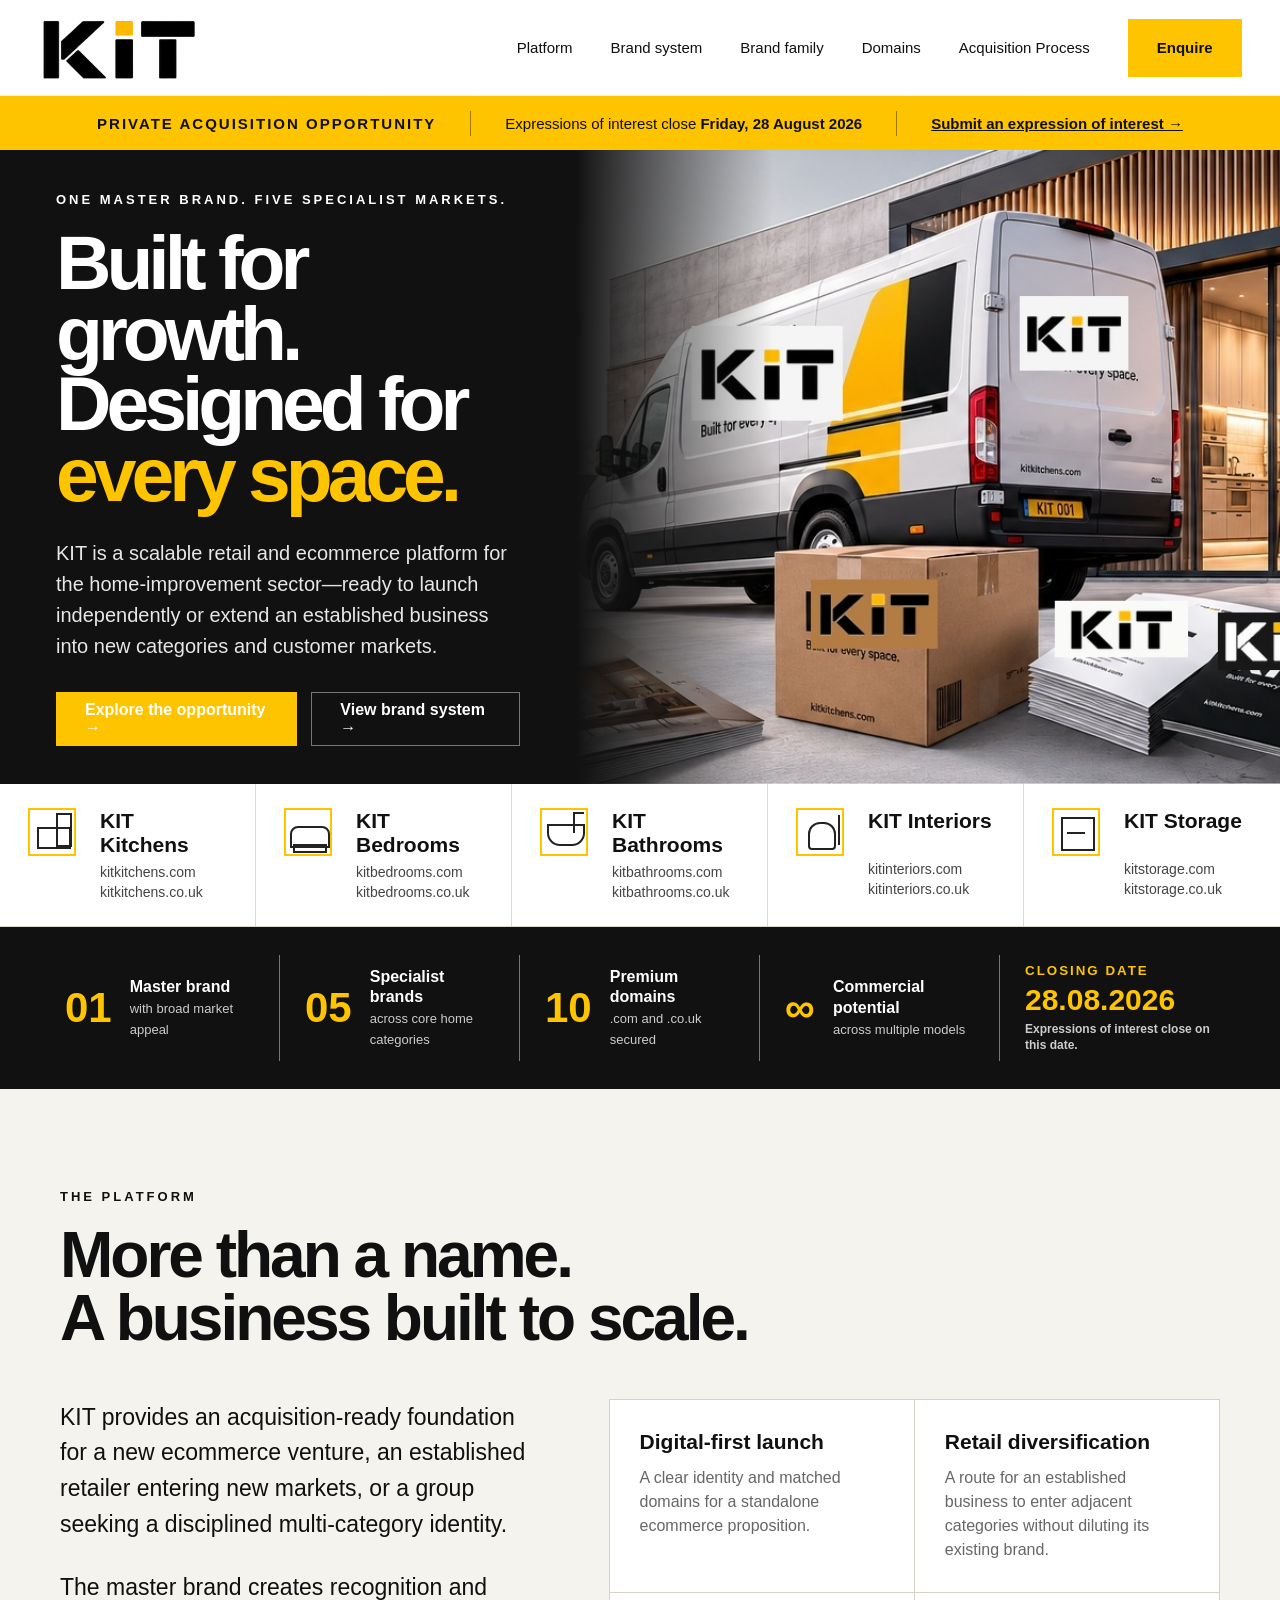
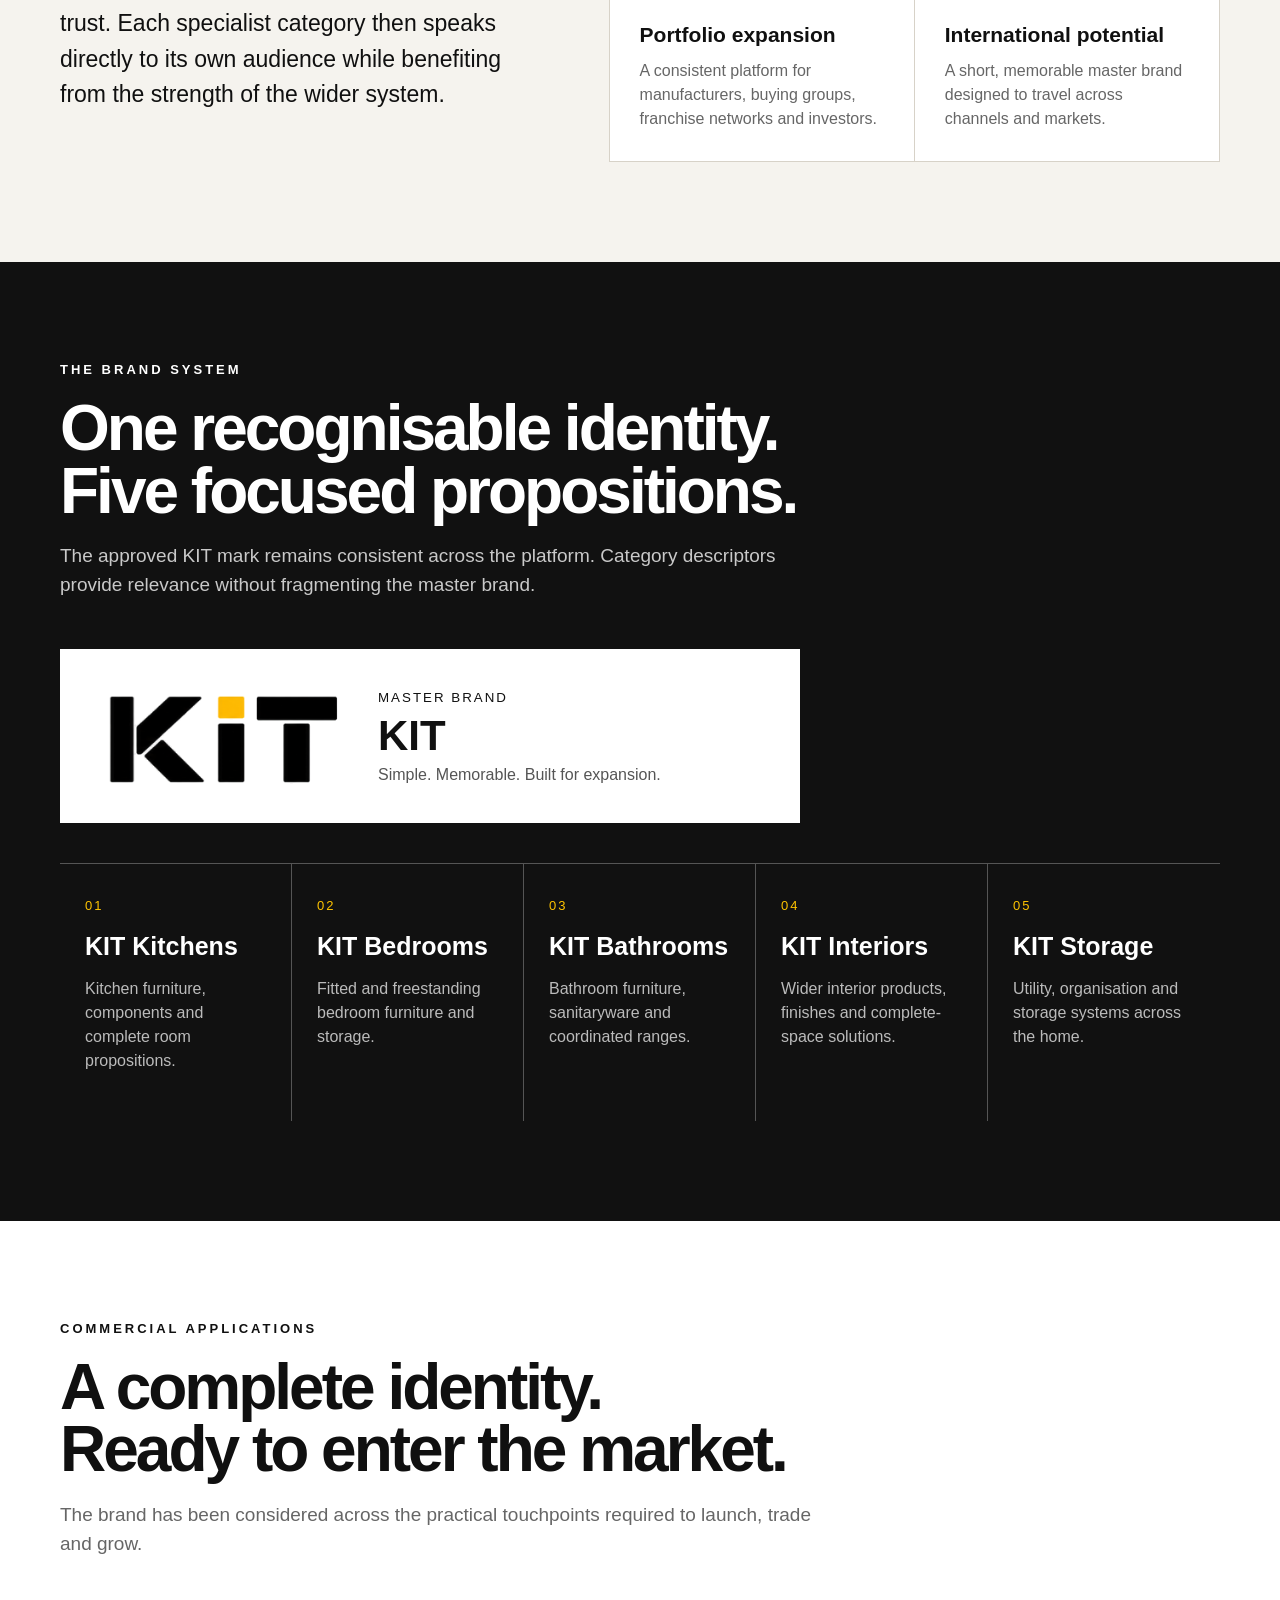
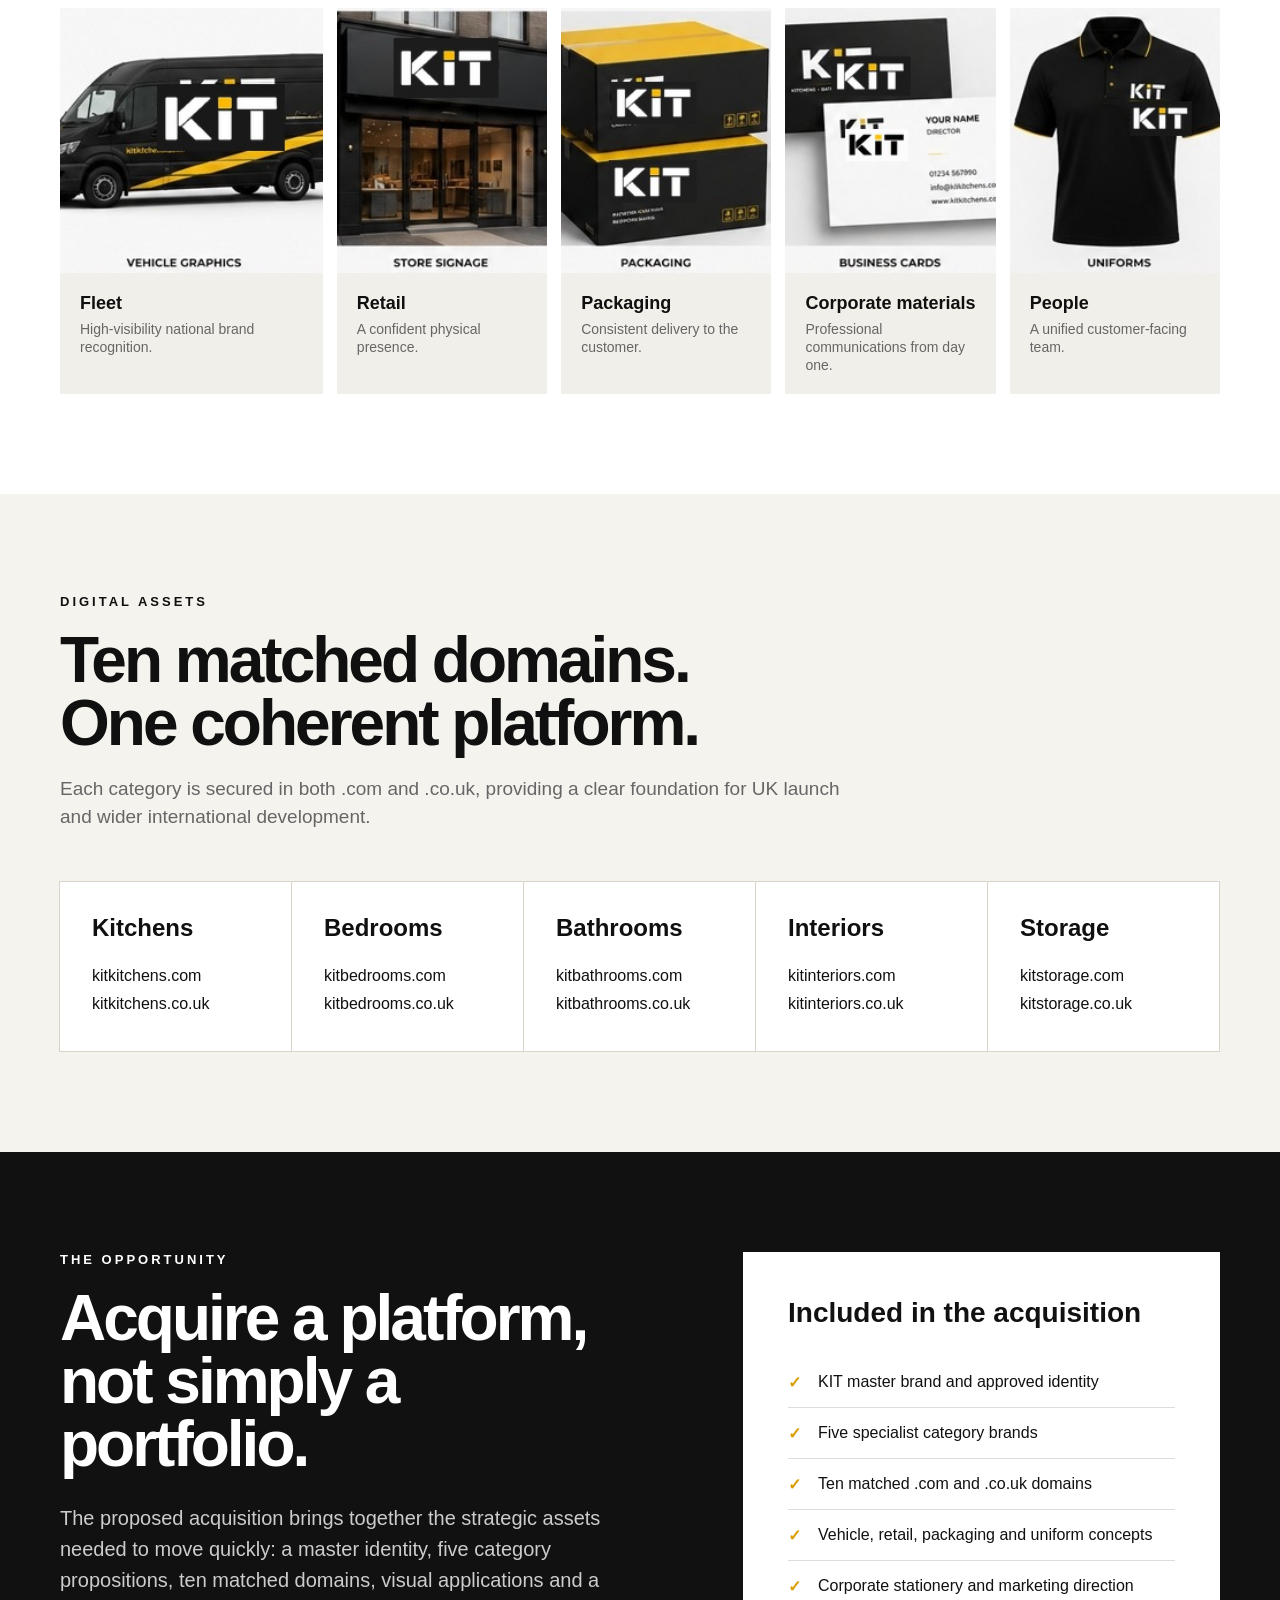
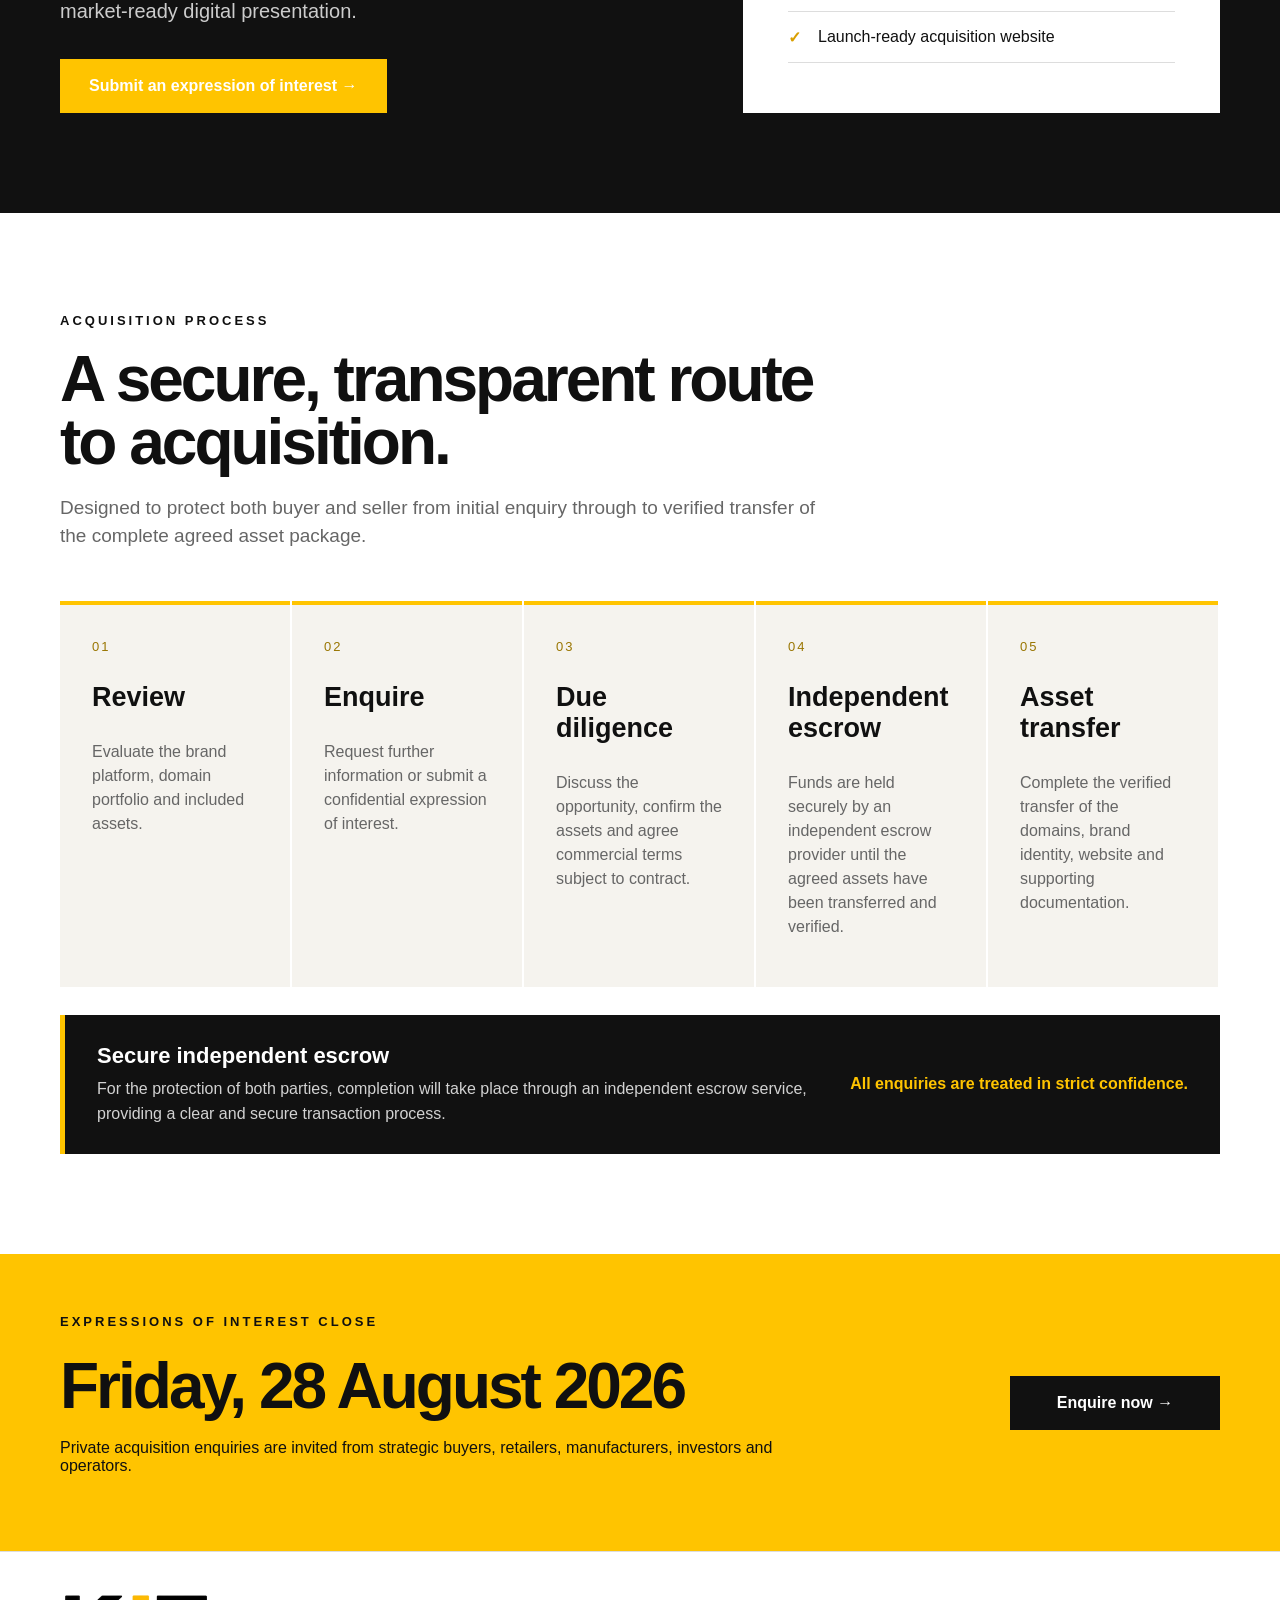
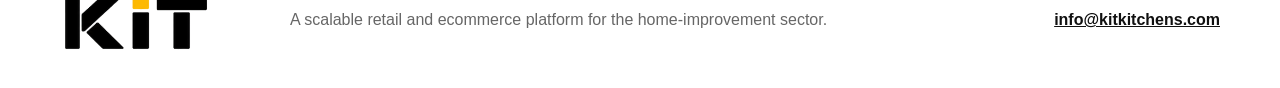
==== index.html @ cdac4fbf "Add files via upload" ====
<!doctype html>
<html lang="en-GB">
<head>
  <meta charset="utf-8">
  <meta name="viewport" content="width=device-width,initial-scale=1">
  <meta name="description" content="KIT is a private acquisition opportunity comprising one master brand, five specialist category brands, ten matched .com and .co.uk domains and a complete launch-ready identity.">
  <title>KIT — Private Acquisition Opportunity</title>
  <link rel="icon" href="assets/kit-logo.png">
  <link rel="stylesheet" href="styles.css">
</head>
<body>
<header class="site-header">
  <a class="brand" href="#top" aria-label="KIT home"><img src="assets/kit-logo.png" alt="KIT"></a>
  <button class="menu-button" aria-expanded="false" aria-controls="main-nav">Menu</button>
  <nav id="main-nav" class="main-nav" aria-label="Primary navigation">
    <a href="#platform">Platform</a><a href="#system">Brand system</a><a href="#family">Brand family</a><a href="#domains">Domains</a><a href="#process">Acquisition Process</a>
    <a class="button button-primary nav-cta" href="mailto:info@kitkitchens.com?subject=KIT%20Acquisition%20Enquiry">Enquire</a>
  </nav>
</header>
<div class="announcement" role="region" aria-label="Closing date">
  <strong>Private acquisition opportunity</strong><span></span>
  <p>Expressions of interest close <b>Friday, 28 August 2026</b></p><span></span>
  <a href="mailto:info@kitkitchens.com?subject=Expression%20of%20Interest%20%E2%80%94%20KIT">Submit an expression of interest →</a>
</div>
<main id="top">
<section class="hero">
  <div class="hero-copy">
    <p class="eyebrow">One master brand. Five specialist markets.</p>
    <h1>Built for growth.<br>Designed for<br><em>every space.</em></h1>
    <p class="lead">KIT is a scalable retail and ecommerce platform for the home-improvement sector—ready to launch independently or extend an established business into new categories and customer markets.</p>
    <div class="hero-actions"><a class="button button-primary" href="#opportunity">Explore the opportunity →</a><a class="button button-outline" href="#system">View brand system →</a></div>
  </div>
  <div class="hero-visual"><img src="assets/hero-brand-platform.jpg" alt="KIT brand applications including vehicle, packaging and retail environment"></div>
</section>
<section class="category-ribbon" id="family" aria-label="KIT brand family">
  <article><div class="line-icon kitchen"></div><h3>KIT Kitchens</h3><p>kitkitchens.com<br>kitkitchens.co.uk</p></article>
  <article><div class="line-icon bedroom"></div><h3>KIT Bedrooms</h3><p>kitbedrooms.com<br>kitbedrooms.co.uk</p></article>
  <article><div class="line-icon bathroom"></div><h3>KIT Bathrooms</h3><p>kitbathrooms.com<br>kitbathrooms.co.uk</p></article>
  <article><div class="line-icon interiors"></div><h3>KIT Interiors</h3><p>kitinteriors.com<br>kitinteriors.co.uk</p></article>
  <article><div class="line-icon storage"></div><h3>KIT Storage</h3><p>kitstorage.com<br>kitstorage.co.uk</p></article>
</section>
<section class="metrics" aria-label="Acquisition summary">
  <article><strong>01</strong><p>Master brand<br><span>with broad market appeal</span></p></article>
  <article><strong>05</strong><p>Specialist brands<br><span>across core home categories</span></p></article>
  <article><strong>10</strong><p>Premium domains<br><span>.com and .co.uk secured</span></p></article>
  <article><strong>∞</strong><p>Commercial potential<br><span>across multiple models</span></p></article>
  <article class="metric-date"><small>Closing date</small><strong>28.08.2026</strong><p>Expressions of interest close on this date.</p></article>
</section>
<section class="platform section" id="platform">
  <div class="section-intro"><p class="eyebrow">The platform</p><h2>More than a name.<br>A business built to scale.</h2></div>
  <div class="platform-grid">
    <div class="platform-copy"><p>KIT provides an acquisition-ready foundation for a new ecommerce venture, an established retailer entering new markets, or a group seeking a disciplined multi-category identity.</p><p>The master brand creates recognition and trust. Each specialist category then speaks directly to its own audience while benefiting from the strength of the wider system.</p></div>
    <div class="use-cases">
      <article><b>Digital-first launch</b><span>A clear identity and matched domains for a standalone ecommerce proposition.</span></article>
      <article><b>Retail diversification</b><span>A route for an established business to enter adjacent categories without diluting its existing brand.</span></article>
      <article><b>Portfolio expansion</b><span>A consistent platform for manufacturers, buying groups, franchise networks and investors.</span></article>
      <article><b>International potential</b><span>A short, memorable master brand designed to travel across channels and markets.</span></article>
    </div>
  </div>
</section>
<section class="brand-system section-dark" id="system">
  <div class="section-intro light"><p class="eyebrow">The brand system</p><h2>One recognisable identity.<br>Five focused propositions.</h2><p>The approved KIT mark remains consistent across the platform. Category descriptors provide relevance without fragmenting the master brand.</p></div>
  <div class="master-lockup"><img src="assets/kit-logo.png" alt="KIT master logo"><div><small>Master brand</small><h3>KIT</h3><p>Simple. Memorable. Built for expansion.</p></div></div>
  <div class="family-grid">
    <article><span>01</span><h3>KIT Kitchens</h3><p>Kitchen furniture, components and complete room propositions.</p></article>
    <article><span>02</span><h3>KIT Bedrooms</h3><p>Fitted and freestanding bedroom furniture and storage.</p></article>
    <article><span>03</span><h3>KIT Bathrooms</h3><p>Bathroom furniture, sanitaryware and coordinated ranges.</p></article>
    <article><span>04</span><h3>KIT Interiors</h3><p>Wider interior products, finishes and complete-space solutions.</p></article>
    <article><span>05</span><h3>KIT Storage</h3><p>Utility, organisation and storage systems across the home.</p></article>
  </div>
</section>
<section class="applications section">
  <div class="section-intro"><p class="eyebrow">Commercial applications</p><h2>A complete identity.<br>Ready to enter the market.</h2><p>The brand has been considered across the practical touchpoints required to launch, trade and grow.</p></div>
  <div class="application-grid">
    <figure class="wide"><img src="assets/vehicle.jpg" alt="KIT vehicle graphics"><figcaption><b>Fleet</b><span>High-visibility national brand recognition.</span></figcaption></figure>
    <figure><img src="assets/storefront.jpg" alt="KIT retail storefront"><figcaption><b>Retail</b><span>A confident physical presence.</span></figcaption></figure>
    <figure><img src="assets/packaging.jpg" alt="KIT packaging"><figcaption><b>Packaging</b><span>Consistent delivery to the customer.</span></figcaption></figure>
    <figure><img src="assets/stationery.jpg" alt="KIT stationery"><figcaption><b>Corporate materials</b><span>Professional communications from day one.</span></figcaption></figure>
    <figure><img src="assets/uniform.jpg" alt="KIT uniform"><figcaption><b>People</b><span>A unified customer-facing team.</span></figcaption></figure>
  </div>
</section>
<section class="domains section" id="domains">
  <div class="section-intro"><p class="eyebrow">Digital assets</p><h2>Ten matched domains.<br>One coherent platform.</h2><p>Each category is secured in both .com and .co.uk, providing a clear foundation for UK launch and wider international development.</p></div>
  <div class="domain-grid">
    <article><h3>Kitchens</h3><a href="https://kitkitchens.com">kitkitchens.com</a><span>kitkitchens.co.uk</span></article>
    <article><h3>Bedrooms</h3><span>kitbedrooms.com</span><span>kitbedrooms.co.uk</span></article>
    <article><h3>Bathrooms</h3><span>kitbathrooms.com</span><span>kitbathrooms.co.uk</span></article>
    <article><h3>Interiors</h3><span>kitinteriors.com</span><span>kitinteriors.co.uk</span></article>
    <article><h3>Storage</h3><span>kitstorage.com</span><span>kitstorage.co.uk</span></article>
  </div>
</section>
<section class="opportunity section-dark" id="opportunity">
  <div class="opportunity-copy"><p class="eyebrow">The opportunity</p><h2>Acquire a platform,<br>not simply a portfolio.</h2><p>The proposed acquisition brings together the strategic assets needed to move quickly: a master identity, five category propositions, ten matched domains, visual applications and a market-ready digital presentation.</p><a class="button button-primary" href="mailto:info@kitkitchens.com?subject=KIT%20Acquisition%20%E2%80%94%20Expression%20of%20Interest">Submit an expression of interest →</a></div>
  <div class="included"><h3>Included in the acquisition</h3><ul><li>KIT master brand and approved identity</li><li>Five specialist category brands</li><li>Ten matched .com and .co.uk domains</li><li>Vehicle, retail, packaging and uniform concepts</li><li>Corporate stationery and marketing direction</li><li>Launch-ready acquisition website</li></ul></div>
</section>
<section class="process section" id="process">
  <div class="section-intro"><p class="eyebrow">Acquisition process</p><h2>A secure, transparent route to acquisition.</h2><p>Designed to protect both buyer and seller from initial enquiry through to verified transfer of the complete agreed asset package.</p></div>
  <ol class="process-grid process-grid-five"><li><span>01</span><h3>Review</h3><p>Evaluate the brand platform, domain portfolio and included assets.</p></li><li><span>02</span><h3>Enquire</h3><p>Request further information or submit a confidential expression of interest.</p></li><li><span>03</span><h3>Due diligence</h3><p>Discuss the opportunity, confirm the assets and agree commercial terms subject to contract.</p></li><li><span>04</span><h3>Independent escrow</h3><p>Funds are held securely by an independent escrow provider until the agreed assets have been transferred and verified.</p></li><li><span>05</span><h3>Asset transfer</h3><p>Complete the verified transfer of the domains, brand identity, website and supporting documentation.</p></li></ol>
  <div class="escrow-assurance"><div><strong>Secure independent escrow</strong><p>For the protection of both parties, completion will take place through an independent escrow service, providing a clear and secure transaction process.</p></div><p class="confidentiality">All enquiries are treated in strict confidence.</p></div>
</section>
<section class="closing">
  <div><p class="eyebrow">Expressions of interest close</p><h2>Friday, 28 August 2026</h2><p>Private acquisition enquiries are invited from strategic buyers, retailers, manufacturers, investors and operators.</p></div>
  <a class="button button-dark" href="mailto:info@kitkitchens.com?subject=KIT%20Acquisition%20Enquiry">Enquire now →</a>
</section>
</main>
<footer><img src="assets/kit-logo.png" alt="KIT"><p>A scalable retail and ecommerce platform for the home-improvement sector.</p><a href="mailto:info@kitkitchens.com">info@kitkitchens.com</a></footer>
<script src="script.js"></script>
</body></html>
---- styles.css ----
:root{--yellow:#ffc400;--ink:#101010;--paper:#f5f3ee;--muted:#686868;--line:#ddd9d0;--white:#fff;--max:1460px}*{box-sizing:border-box}html{scroll-behavior:smooth}body{margin:0;color:var(--ink);font-family:Arial,Helvetica,sans-serif;background:#fff}a{color:inherit}.site-header{height:96px;padding:0 max(3vw,28px);display:flex;align-items:center;justify-content:space-between;border-bottom:1px solid #eee;background:#fff;position:sticky;top:0;z-index:20}.brand img{display:block;width:160px;height:auto}.main-nav{display:flex;align-items:center;gap:38px;font-size:15px}.main-nav>a:not(.button){text-decoration:none}.button{display:inline-flex;align-items:center;justify-content:center;min-height:54px;padding:0 28px;text-decoration:none;font-weight:800;border:1px solid transparent}.button-primary{background:var(--yellow)}.button-outline{border-color:#777;color:#fff}.button-dark{background:#111;color:#fff}.nav-cta{min-height:58px}.menu-button{display:none}.announcement{height:54px;background:var(--yellow);display:flex;align-items:center;justify-content:center;gap:34px;padding:0 24px;font-size:15px}.announcement strong{text-transform:uppercase;letter-spacing:2px}.announcement p{margin:0}.announcement span{width:1px;height:25px;background:#9c7800}.announcement a{font-weight:800}.hero{min-height:590px;display:grid;grid-template-columns:45% 55%;background:#111;overflow:hidden}.hero-copy{padding:42px max(4vw,56px) 38px;color:#fff;display:flex;flex-direction:column;justify-content:center}.eyebrow{text-transform:uppercase;letter-spacing:3px;font-size:13px;font-weight:800;margin:0 0 20px}.hero h1{font-size:clamp(62px,6vw,104px);line-height:.92;letter-spacing:-5px;margin:0 0 28px}.hero h1 em{color:var(--yellow);font-style:normal}.lead{font-size:20px;line-height:1.55;max-width:660px;color:#e7e7e7;margin:0 0 30px}.hero-actions{display:flex;gap:14px}.hero-visual{position:relative;overflow:hidden}.hero-visual:after{content:"";position:absolute;inset:0;background:linear-gradient(90deg,#111 0,transparent 28%)}.hero-visual img{width:100%;height:100%;object-fit:cover}.category-ribbon{display:grid;grid-template-columns:repeat(5,1fr);border-bottom:1px solid var(--line);background:#fff}.category-ribbon article{padding:24px 28px;border-right:1px solid var(--line);display:grid;grid-template-columns:54px 1fr;column-gap:18px}.category-ribbon article:last-child{border-right:0}.category-ribbon h3{margin:1px 0 5px;font-size:21px}.category-ribbon p{grid-column:2;margin:0;line-height:1.45;color:#444;font-size:14px}.line-icon{width:48px;height:48px;border:2px solid var(--yellow);position:relative}.line-icon:before,.line-icon:after{content:"";position:absolute;border:2px solid #222}.kitchen:before{width:30px;height:18px;left:7px;bottom:5px}.kitchen:after{width:12px;height:30px;right:2px;top:3px}.bedroom:before{width:36px;height:18px;left:4px;bottom:6px;border-radius:8px 8px 0 0}.bedroom:after{width:30px;height:5px;left:7px;bottom:1px}.bathroom:before{width:34px;height:18px;left:5px;bottom:8px;border-radius:0 0 13px 13px}.bathroom:after{width:9px;height:19px;right:2px;top:2px;border-width:2px 0 0 2px}.interiors:before{width:24px;height:24px;left:10px;bottom:4px;border-radius:12px 12px 4px 4px}.interiors:after{width:10px;height:30px;right:-8px;top:5px;border-width:0 0 0 2px}.storage:before{width:30px;height:30px;left:7px;top:7px}.storage:after{width:18px;height:2px;left:13px;top:22px;border-width:2px 0 0}.metrics{background:#111;color:#fff;display:grid;grid-template-columns:repeat(5,1fr);padding:28px max(3vw,40px)}.metrics article{padding:8px 25px;border-right:1px solid #777;display:flex;gap:18px;align-items:center}.metrics article:last-child{border:0}.metrics strong{font-size:42px;color:var(--yellow)}.metrics p{font-weight:700;margin:0;line-height:1.3}.metrics span{font-size:13px;font-weight:400;color:#ccc}.metric-date{display:block!important}.metric-date small{display:block;text-transform:uppercase;letter-spacing:2px;color:var(--yellow);font-weight:800}.metric-date strong{display:block;font-size:30px;margin:5px 0}.metric-date p{font-size:12px;color:#ccc}.section{padding:100px max(4vw,60px)}.section-dark{padding:100px max(4vw,60px);background:#111;color:#fff}.section-intro{max-width:780px;margin-bottom:50px}.section-intro h2{font-size:clamp(46px,5vw,80px);letter-spacing:-3px;line-height:.98;margin:0 0 20px}.section-intro>p:not(.eyebrow){font-size:19px;line-height:1.5;color:#666}.section-intro.light>p:not(.eyebrow){color:#c9c9c9}.platform{background:var(--paper)}.platform-grid{display:grid;grid-template-columns:1fr 1.3fr;gap:80px}.platform-copy p{font-size:23px;line-height:1.55;margin:0 0 28px}.use-cases{display:grid;grid-template-columns:1fr 1fr}.use-cases article{padding:30px;border:1px solid #d7d2c8;margin:-1px 0 0 -1px;background:#fff}.use-cases b{display:block;font-size:21px;margin-bottom:12px}.use-cases span{color:#666;line-height:1.5}.master-lockup{display:flex;align-items:center;gap:36px;background:#fff;color:#111;padding:34px 42px;max-width:740px;margin-bottom:40px}.master-lockup img{width:240px}.master-lockup small{text-transform:uppercase;letter-spacing:2px}.master-lockup h3{font-size:42px;margin:6px 0}.master-lockup p{margin:0;color:#555}.family-grid{display:grid;grid-template-columns:repeat(5,1fr);border-top:1px solid #555}.family-grid article{padding:32px 25px;border-right:1px solid #555}.family-grid article:last-child{border:0}.family-grid span{color:var(--yellow);font-size:13px;letter-spacing:2px}.family-grid h3{font-size:25px;margin:18px 0 12px}.family-grid p{color:#bbb;line-height:1.5}.application-grid{display:grid;grid-template-columns:1.25fr repeat(4,1fr);gap:14px}.application-grid figure{margin:0;background:#f1efe9;overflow:hidden}.application-grid img{width:100%;height:265px;object-fit:cover;display:block}.application-grid figcaption{padding:20px}.application-grid b{display:block;font-size:18px;margin-bottom:6px}.application-grid span{font-size:14px;color:#666}.domains{background:var(--paper)}.domain-grid{display:grid;grid-template-columns:repeat(5,1fr)}.domain-grid article{background:#fff;border:1px solid #d8d4ca;margin:-1px 0 0 -1px;padding:32px}.domain-grid h3{font-size:24px;margin:0 0 20px}.domain-grid span,.domain-grid a{display:block;text-decoration:none;line-height:1.8}.opportunity{display:grid;grid-template-columns:1.1fr .9fr;gap:100px}.opportunity h2{font-size:clamp(50px,5vw,82px);line-height:.98;letter-spacing:-3px;margin:0 0 28px}.opportunity-copy>p:not(.eyebrow){color:#ccc;font-size:20px;line-height:1.55;margin-bottom:32px}.included{background:#fff;color:#111;padding:45px}.included h3{font-size:28px;margin-top:0}.included ul{list-style:none;padding:0;margin:0}.included li{padding:16px 0 16px 30px;border-bottom:1px solid #ddd;position:relative}.included li:before{content:"✓";color:#d99f00;font-weight:bold;position:absolute;left:0}.process-grid{list-style:none;display:grid;grid-template-columns:repeat(4,1fr);padding:0;margin:0}.process-grid li{padding:32px;border-top:4px solid var(--yellow);background:var(--paper);margin-right:2px}.process-grid span{font-size:13px;letter-spacing:2px;color:#997500}.process-grid h3{font-size:27px}.process-grid p{color:#666;line-height:1.5}.closing{background:var(--yellow);padding:60px max(4vw,60px);display:flex;justify-content:space-between;align-items:center}.closing h2{font-size:clamp(44px,5vw,78px);letter-spacing:-3px;margin:0 0 14px}.closing p{max-width:760px}.closing .button{min-width:210px}footer{padding:35px max(4vw,60px);display:grid;grid-template-columns:190px 1fr auto;align-items:center;gap:40px;background:#fff;border-top:1px solid #ddd}footer img{width:150px}footer p{color:#666}footer a{font-weight:bold}@media(max-width:1050px){.main-nav{gap:18px}.hero{grid-template-columns:1fr}.hero-visual{height:420px}.category-ribbon,.metrics,.family-grid,.domain-grid{grid-template-columns:repeat(2,1fr)}.application-grid{grid-template-columns:repeat(2,1fr)}.platform-grid,.opportunity{grid-template-columns:1fr}.family-grid article{border-bottom:1px solid #555}.metrics article{border-bottom:1px solid #777}.announcement{font-size:12px}.announcement span{display:none}}@media(max-width:760px){.site-header{height:76px}.brand img{width:120px}.menu-button{display:block;border:0;background:#fff;font-weight:bold}.main-nav{display:none;position:absolute;top:76px;left:0;right:0;background:#fff;padding:25px;flex-direction:column;align-items:stretch;border-bottom:1px solid #ddd}.main-nav.open{display:flex}.announcement{height:auto;padding:12px 18px;display:block;text-align:center}.announcement>*{display:block;margin:5px 0}.hero-copy{padding:42px 25px}.hero h1{font-size:56px;letter-spacing:-3px}.hero-visual{height:300px}.category-ribbon,.metrics,.family-grid,.domain-grid,.application-grid,.process-grid,.use-cases{grid-template-columns:1fr}.category-ribbon article,.metrics article{border-right:0;border-bottom:1px solid var(--line)}.section,.section-dark{padding:70px 25px}.section-intro h2,.opportunity h2{font-size:46px}.platform-grid,.opportunity{gap:35px}.application-grid img{height:240px}.closing{display:block;padding:50px 25px}.closing .button{margin-top:22px}footer{grid-template-columns:1fr;text-align:left}.hero-actions{flex-direction:column}.button{width:100%}}

/* Final locked acquisition-process refinement */
.process-grid-five{grid-template-columns:repeat(5,1fr)}
.escrow-assurance{margin-top:28px;background:#111;color:#fff;border-left:5px solid var(--yellow);padding:28px 32px;display:flex;justify-content:space-between;gap:40px;align-items:center}
.escrow-assurance strong{display:block;font-size:22px;margin-bottom:8px}
.escrow-assurance p{margin:0;line-height:1.55;color:#d2d2d2}
.escrow-assurance .confidentiality{white-space:nowrap;color:var(--yellow);font-weight:800}
@media(max-width:1050px){.process-grid-five{grid-template-columns:repeat(2,1fr)}.escrow-assurance{align-items:flex-start}}
@media(max-width:760px){.process-grid-five{grid-template-columns:1fr}.escrow-assurance{display:block}.escrow-assurance .confidentiality{white-space:normal;margin-top:18px}}
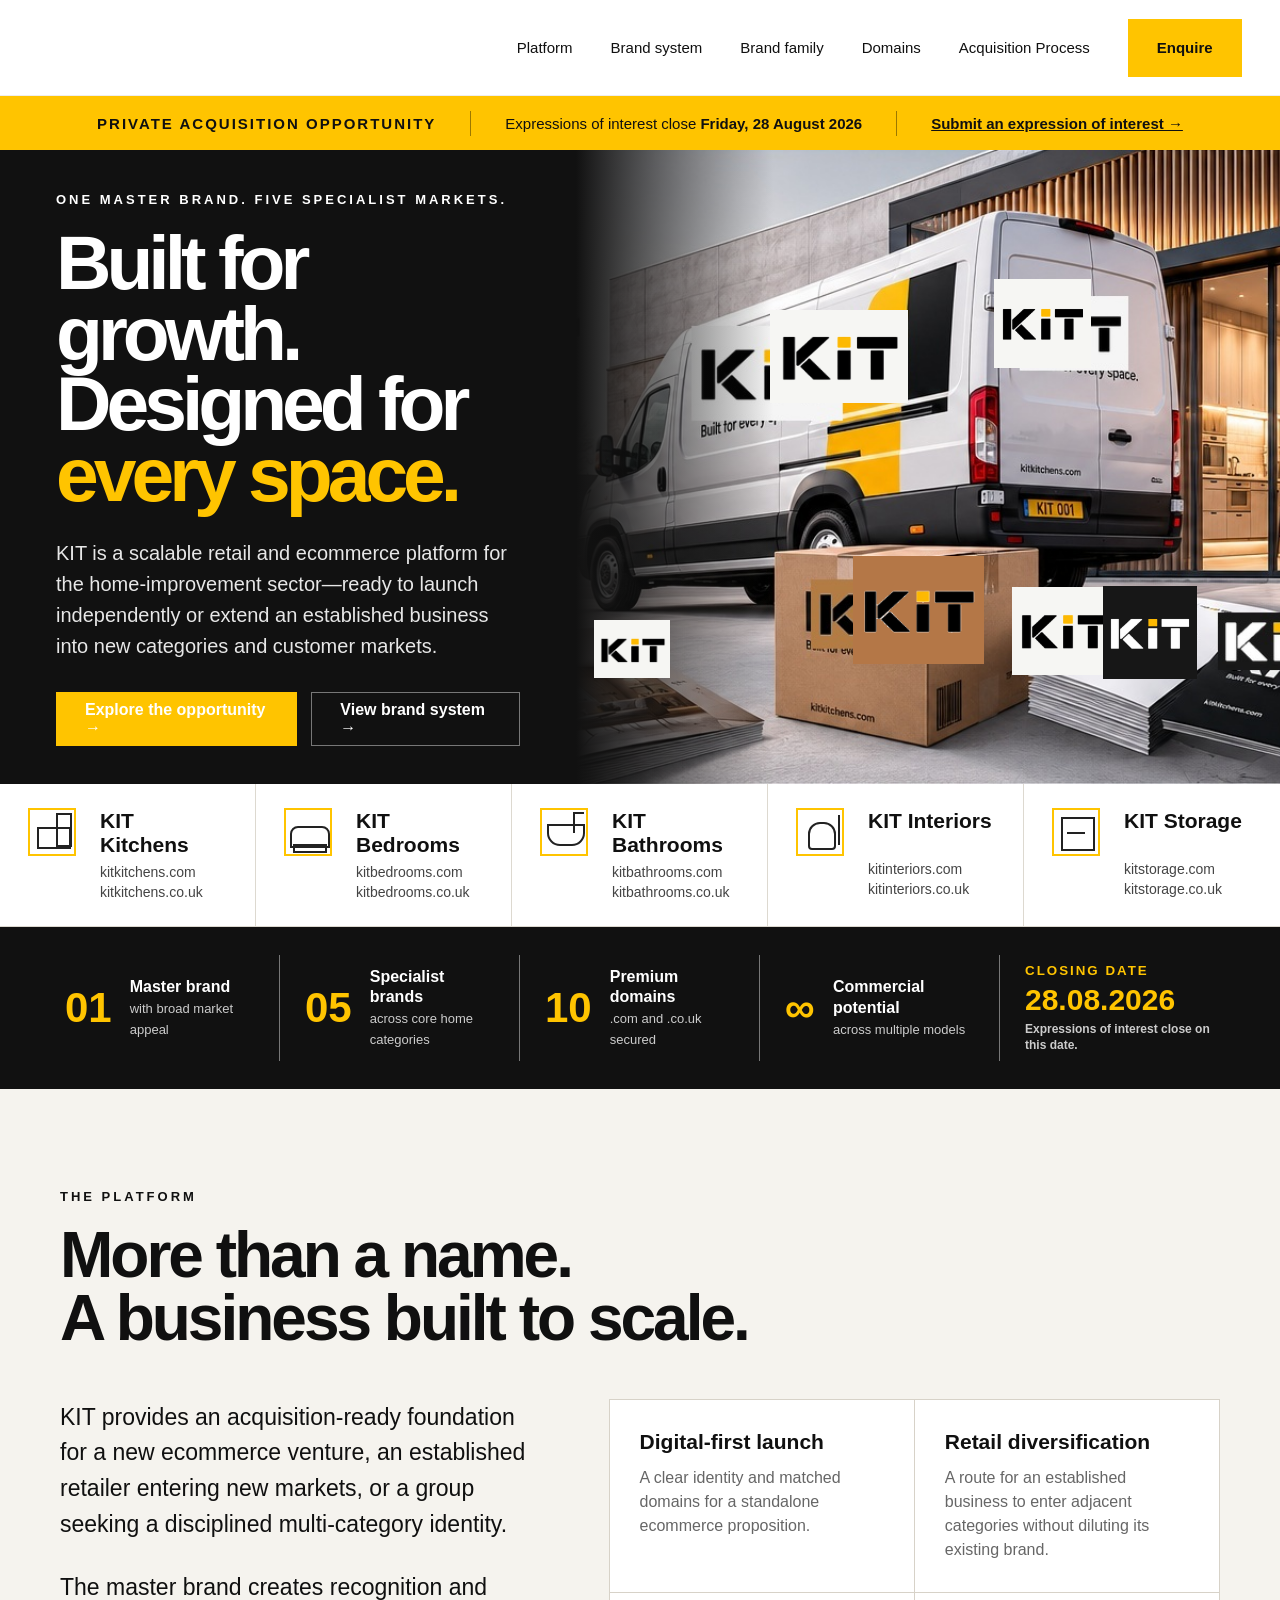
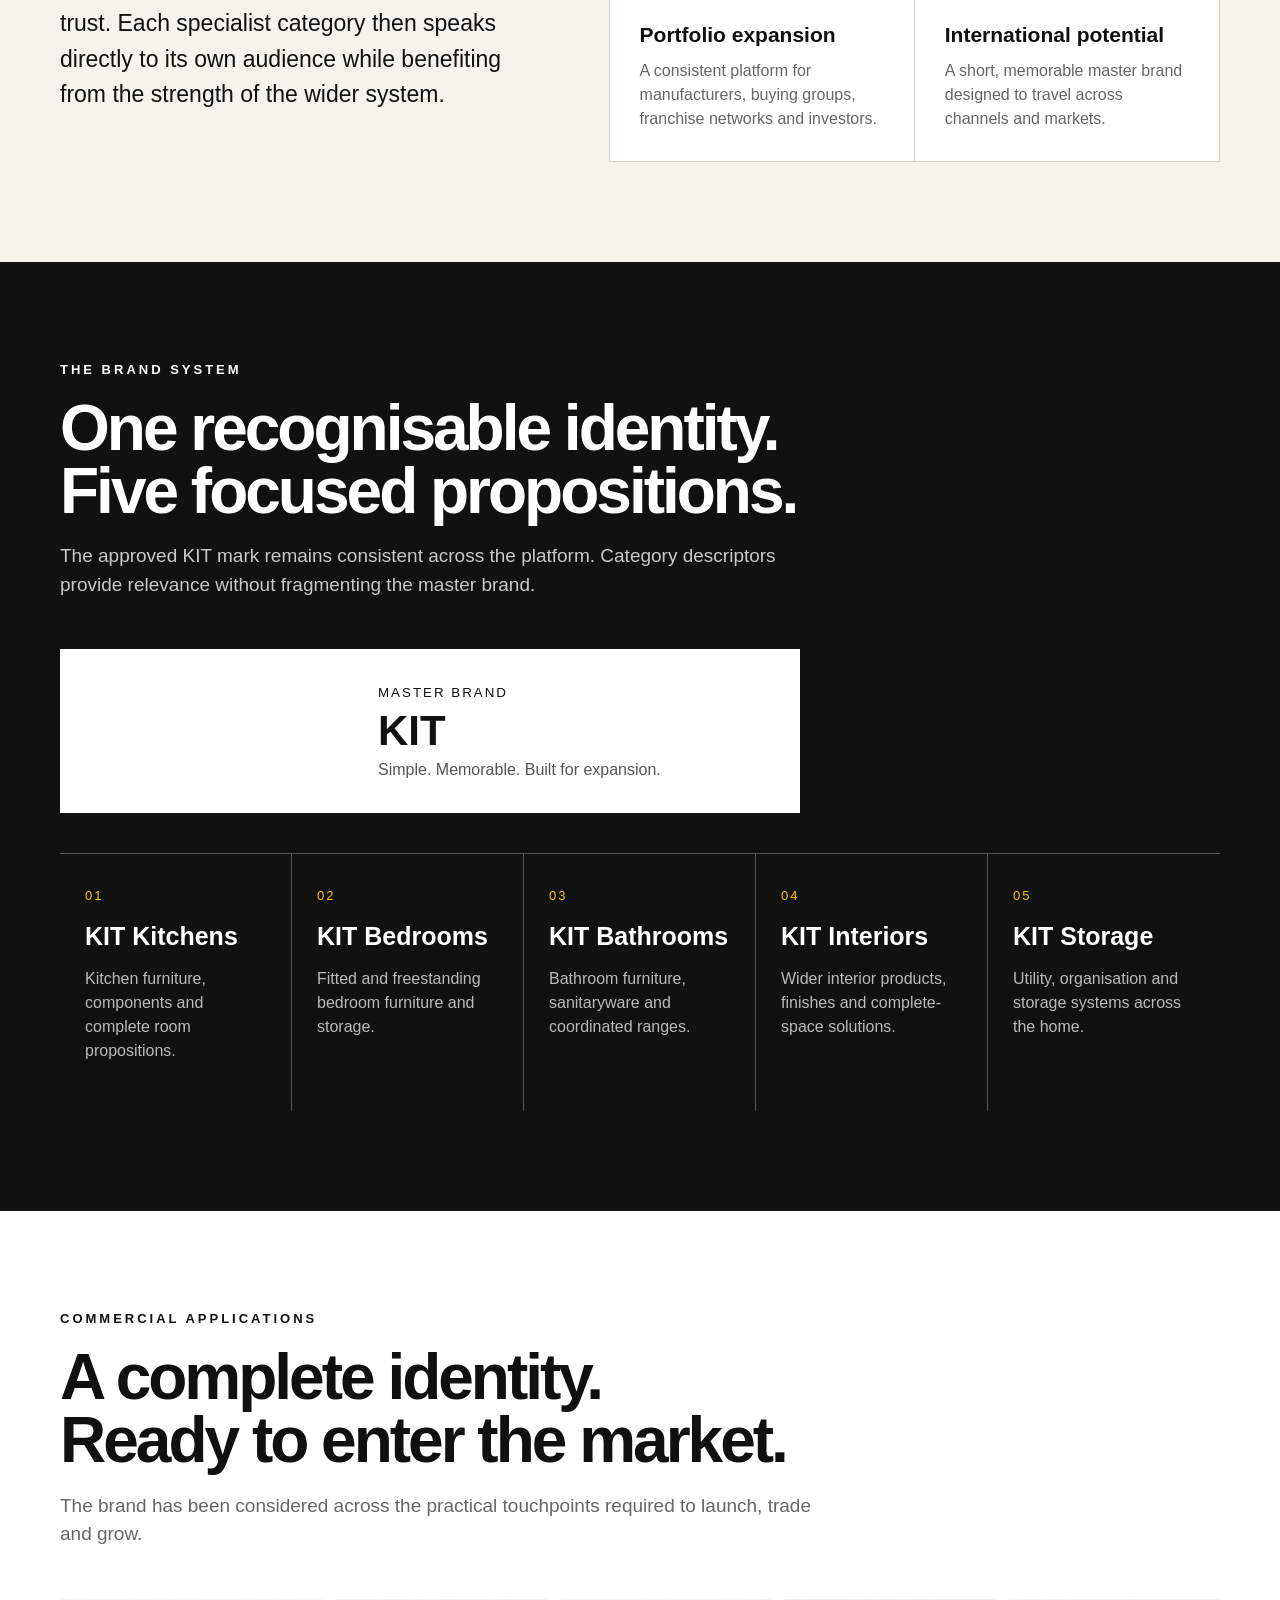
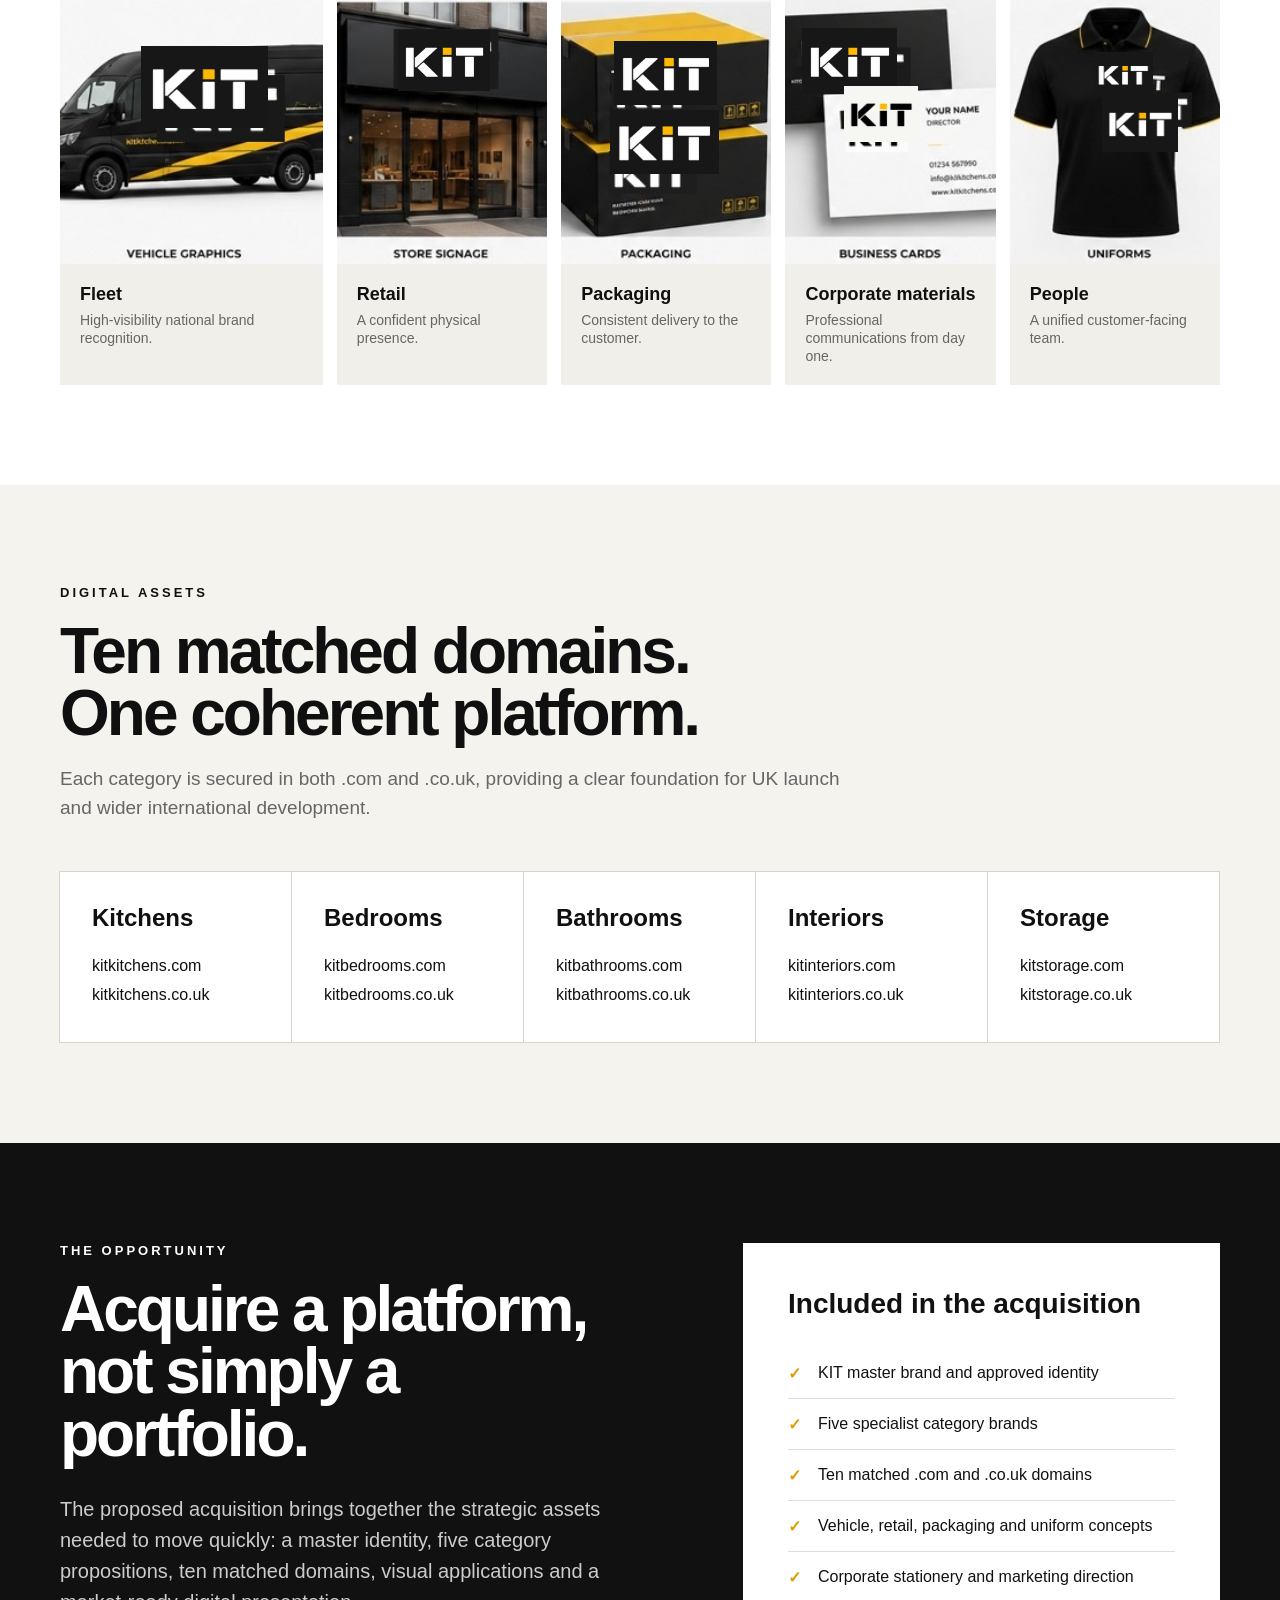
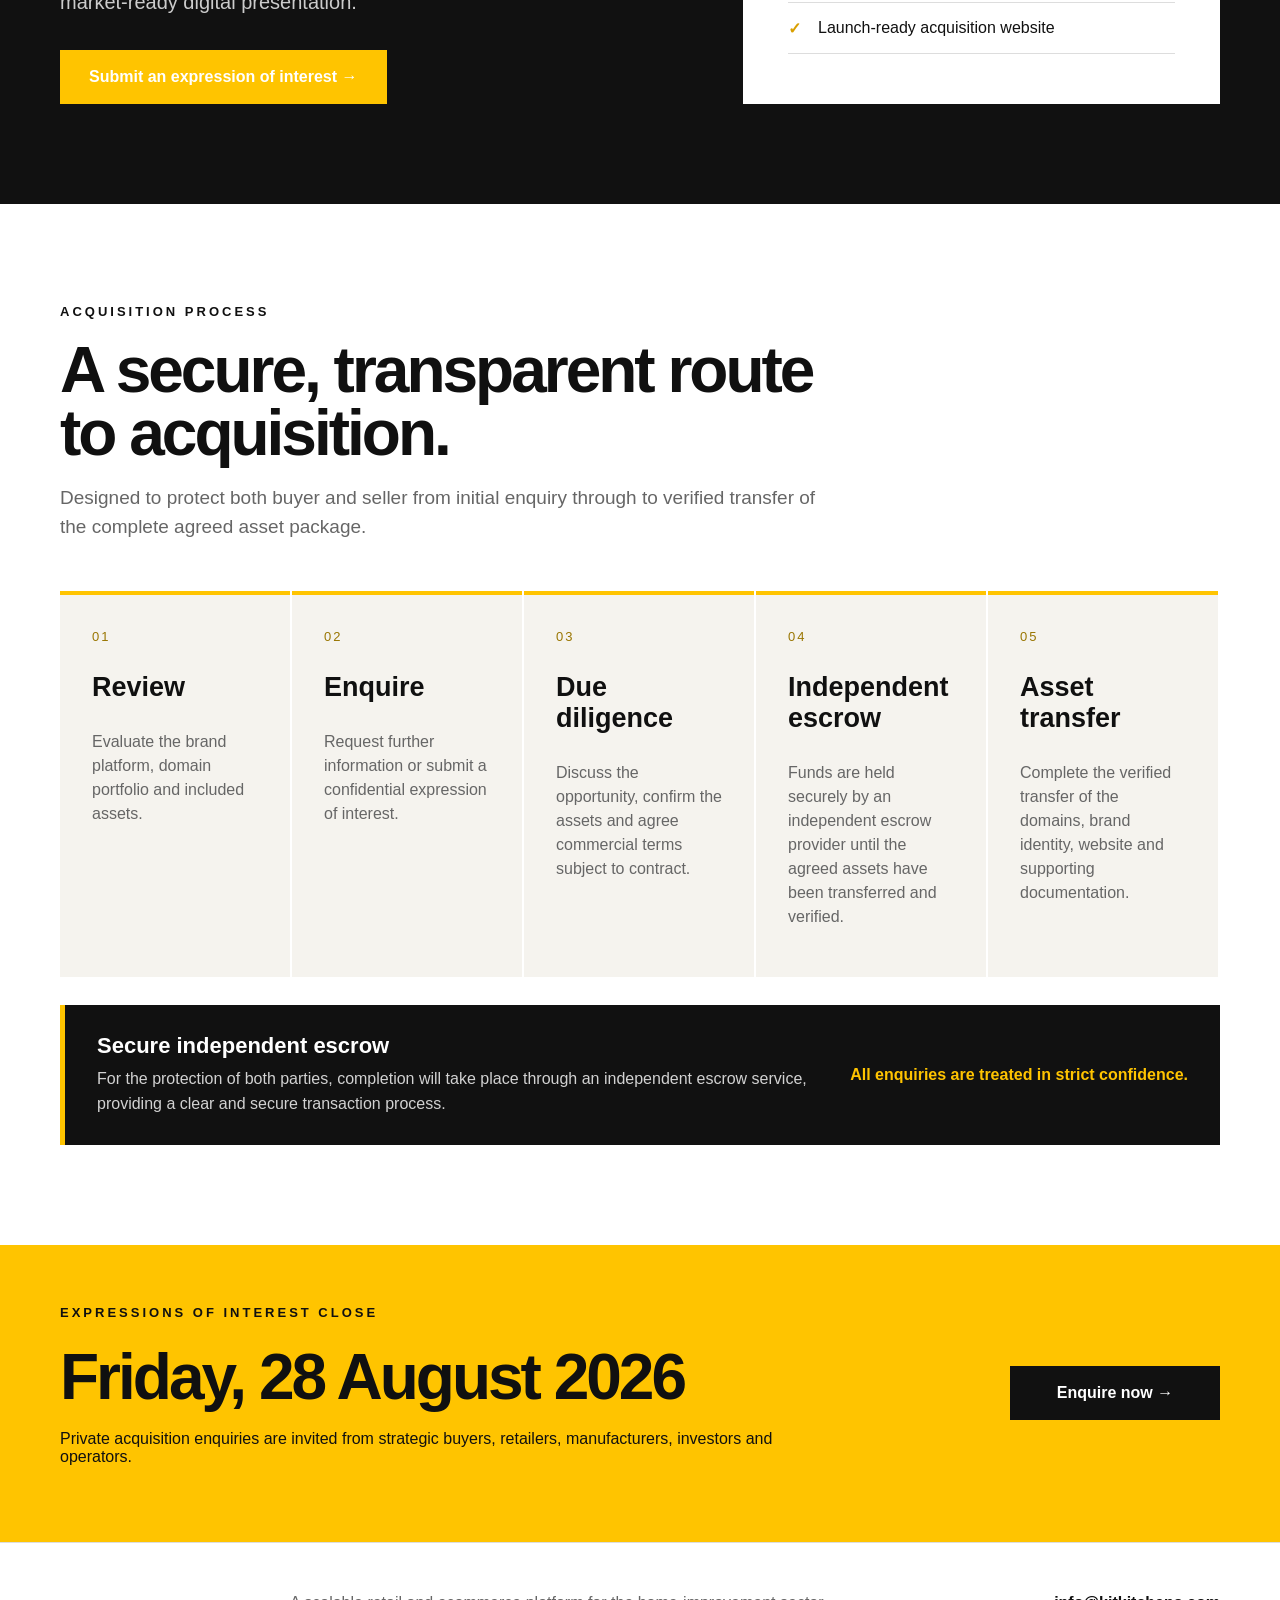
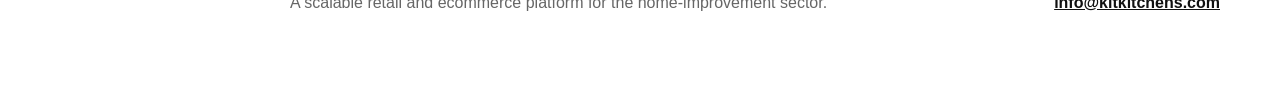
==== commit 281f3f19: "Add files via upload" ====
--- a/index.html
+++ b/index.html
@@ -5,12 +5,17 @@
   <meta name="viewport" content="width=device-width,initial-scale=1">
   <meta name="description" content="KIT is a private acquisition opportunity comprising one master brand, five specialist category brands, ten matched .com and .co.uk domains and a complete launch-ready identity.">
   <title>KIT — Private Acquisition Opportunity</title>
-  <link rel="icon" href="assets/kit-logo.png">
+  <link rel="icon" href="assets/kit-logo.png?v=4">
   <link rel="stylesheet" href="styles.css">
 </head>
 <body>
 <header class="site-header">
-  <a class="brand" href="#top" aria-label="KIT home"><img src="assets/kit-logo.png" alt="KIT"></a>
+  <a class="brand" href="#top" aria-label="KIT home">
+    <picture>
+      <source media="(max-width: 760px)" srcset="assets/kit-logo-reverse.png?v=4">
+      <img src="assets/kit-logo.png?v=4" alt="KIT">
+    </picture>
+  </a>
   <button class="menu-button" aria-expanded="false" aria-controls="main-nav">Menu</button>
   <nav id="main-nav" class="main-nav" aria-label="Primary navigation">
     <a href="#platform">Platform</a><a href="#system">Brand system</a><a href="#family">Brand family</a><a href="#domains">Domains</a><a href="#process">Acquisition Process</a>
@@ -30,7 +35,14 @@
     <p class="lead">KIT is a scalable retail and ecommerce platform for the home-improvement sector—ready to launch independently or extend an established business into new categories and customer markets.</p>
     <div class="hero-actions"><a class="button button-primary" href="#opportunity">Explore the opportunity →</a><a class="button button-outline" href="#system">View brand system →</a></div>
   </div>
-  <div class="hero-visual"><img src="assets/hero-brand-platform.jpg" alt="KIT brand applications including vehicle, packaging and retail environment"></div>
+  <div class="hero-visual hero-logo-corrected"><img src="assets/hero-brand-platform.jpg" alt="KIT brand applications including vehicle, packaging and retail environment">
+    <span class="logo-patch hero-side light"><img src="assets/kit-logo.png?v=5" alt=""></span>
+    <span class="logo-patch hero-rear light"><img src="assets/kit-logo.png?v=5" alt=""></span>
+    <span class="logo-patch hero-box kraft"><img src="assets/kit-logo.png?v=5" alt=""></span>
+    <span class="logo-patch hero-paper light"><img src="assets/kit-logo.png?v=5" alt=""></span>
+    <span class="logo-patch hero-book dark"><img src="assets/kit-logo-reverse.png?v=5" alt=""></span>
+    <span class="logo-patch hero-brochure light"><img src="assets/kit-logo.png?v=5" alt=""></span>
+  </div>
 </section>
 <section class="category-ribbon" id="family" aria-label="KIT brand family">
   <article><div class="line-icon kitchen"></div><h3>KIT Kitchens</h3><p>kitkitchens.com<br>kitkitchens.co.uk</p></article>
@@ -60,7 +72,7 @@
 </section>
 <section class="brand-system section-dark" id="system">
   <div class="section-intro light"><p class="eyebrow">The brand system</p><h2>One recognisable identity.<br>Five focused propositions.</h2><p>The approved KIT mark remains consistent across the platform. Category descriptors provide relevance without fragmenting the master brand.</p></div>
-  <div class="master-lockup"><img src="assets/kit-logo.png" alt="KIT master logo"><div><small>Master brand</small><h3>KIT</h3><p>Simple. Memorable. Built for expansion.</p></div></div>
+  <div class="master-lockup"><picture><source media="(max-width: 760px)" srcset="assets/kit-logo-reverse.png?v=4"><img src="assets/kit-logo.png?v=4" alt="KIT master logo"></picture><div><small>Master brand</small><h3>KIT</h3><p>Simple. Memorable. Built for expansion.</p></div></div>
   <div class="family-grid">
     <article><span>01</span><h3>KIT Kitchens</h3><p>Kitchen furniture, components and complete room propositions.</p></article>
     <article><span>02</span><h3>KIT Bedrooms</h3><p>Fitted and freestanding bedroom furniture and storage.</p></article>
@@ -72,11 +84,11 @@
 <section class="applications section">
   <div class="section-intro"><p class="eyebrow">Commercial applications</p><h2>A complete identity.<br>Ready to enter the market.</h2><p>The brand has been considered across the practical touchpoints required to launch, trade and grow.</p></div>
   <div class="application-grid">
-    <figure class="wide"><img src="assets/vehicle.jpg" alt="KIT vehicle graphics"><figcaption><b>Fleet</b><span>High-visibility national brand recognition.</span></figcaption></figure>
-    <figure><img src="assets/storefront.jpg" alt="KIT retail storefront"><figcaption><b>Retail</b><span>A confident physical presence.</span></figcaption></figure>
-    <figure><img src="assets/packaging.jpg" alt="KIT packaging"><figcaption><b>Packaging</b><span>Consistent delivery to the customer.</span></figcaption></figure>
-    <figure><img src="assets/stationery.jpg" alt="KIT stationery"><figcaption><b>Corporate materials</b><span>Professional communications from day one.</span></figcaption></figure>
-    <figure><img src="assets/uniform.jpg" alt="KIT uniform"><figcaption><b>People</b><span>A unified customer-facing team.</span></figcaption></figure>
+    <figure class="wide logo-asset vehicle-asset"><div class="asset-image"><img src="assets/vehicle.jpg" alt="KIT vehicle graphics"><span class="logo-patch asset-main dark"><img src="assets/kit-logo-reverse.png?v=5" alt=""></span></div><figcaption><b>Fleet</b><span>High-visibility national brand recognition.</span></figcaption></figure>
+    <figure class="logo-asset storefront-asset"><div class="asset-image"><img src="assets/storefront.jpg" alt="KIT retail storefront"><span class="logo-patch asset-main dark"><img src="assets/kit-logo-reverse.png?v=5" alt=""></span></div><figcaption><b>Retail</b><span>A confident physical presence.</span></figcaption></figure>
+    <figure class="logo-asset packaging-asset"><div class="asset-image"><img src="assets/packaging.jpg" alt="KIT packaging"><span class="logo-patch asset-top dark"><img src="assets/kit-logo-reverse.png?v=5" alt=""></span><span class="logo-patch asset-bottom dark"><img src="assets/kit-logo-reverse.png?v=5" alt=""></span></div><figcaption><b>Packaging</b><span>Consistent delivery to the customer.</span></figcaption></figure>
+    <figure class="logo-asset stationery-asset"><div class="asset-image"><img src="assets/stationery.jpg" alt="KIT stationery"><span class="logo-patch asset-dark-card dark"><img src="assets/kit-logo-reverse.png?v=5" alt=""></span><span class="logo-patch asset-light-card light"><img src="assets/kit-logo.png?v=5" alt=""></span></div><figcaption><b>Corporate materials</b><span>Professional communications from day one.</span></figcaption></figure>
+    <figure class="logo-asset uniform-asset"><div class="asset-image"><img src="assets/uniform.jpg" alt="KIT uniform"><span class="logo-patch asset-small dark"><img src="assets/kit-logo-reverse.png?v=5" alt=""></span><span class="logo-patch asset-large dark"><img src="assets/kit-logo-reverse.png?v=5" alt=""></span></div><figcaption><b>People</b><span>A unified customer-facing team.</span></figcaption></figure>
   </div>
 </section>
 <section class="domains section" id="domains">
@@ -103,6 +115,6 @@
   <a class="button button-dark" href="mailto:info@kitkitchens.com?subject=KIT%20Acquisition%20Enquiry">Enquire now →</a>
 </section>
 </main>
-<footer><img src="assets/kit-logo.png" alt="KIT"><p>A scalable retail and ecommerce platform for the home-improvement sector.</p><a href="mailto:info@kitkitchens.com">info@kitkitchens.com</a></footer>
+<footer><picture><source media="(max-width: 760px)" srcset="assets/kit-logo-reverse.png?v=4"><img src="assets/kit-logo.png?v=4" alt="KIT"></picture><p>A scalable retail and ecommerce platform for the home-improvement sector.</p><a href="mailto:info@kitkitchens.com">info@kitkitchens.com</a></footer>
 <script src="script.js"></script>
 </body></html>
--- a/styles.css
+++ b/styles.css
@@ -1,4 +1,4 @@
-:root{--yellow:#ffc400;--ink:#101010;--paper:#f5f3ee;--muted:#686868;--line:#ddd9d0;--white:#fff;--max:1460px}*{box-sizing:border-box}html{scroll-behavior:smooth}body{margin:0;color:var(--ink);font-family:Arial,Helvetica,sans-serif;background:#fff}a{color:inherit}.site-header{height:96px;padding:0 max(3vw,28px);display:flex;align-items:center;justify-content:space-between;border-bottom:1px solid #eee;background:#fff;position:sticky;top:0;z-index:20}.brand img{display:block;width:160px;height:auto}.main-nav{display:flex;align-items:center;gap:38px;font-size:15px}.main-nav>a:not(.button){text-decoration:none}.button{display:inline-flex;align-items:center;justify-content:center;min-height:54px;padding:0 28px;text-decoration:none;font-weight:800;border:1px solid transparent}.button-primary{background:var(--yellow)}.button-outline{border-color:#777;color:#fff}.button-dark{background:#111;color:#fff}.nav-cta{min-height:58px}.menu-button{display:none}.announcement{height:54px;background:var(--yellow);display:flex;align-items:center;justify-content:center;gap:34px;padding:0 24px;font-size:15px}.announcement strong{text-transform:uppercase;letter-spacing:2px}.announcement p{margin:0}.announcement span{width:1px;height:25px;background:#9c7800}.announcement a{font-weight:800}.hero{min-height:590px;display:grid;grid-template-columns:45% 55%;background:#111;overflow:hidden}.hero-copy{padding:42px max(4vw,56px) 38px;color:#fff;display:flex;flex-direction:column;justify-content:center}.eyebrow{text-transform:uppercase;letter-spacing:3px;font-size:13px;font-weight:800;margin:0 0 20px}.hero h1{font-size:clamp(62px,6vw,104px);line-height:.92;letter-spacing:-5px;margin:0 0 28px}.hero h1 em{color:var(--yellow);font-style:normal}.lead{font-size:20px;line-height:1.55;max-width:660px;color:#e7e7e7;margin:0 0 30px}.hero-actions{display:flex;gap:14px}.hero-visual{position:relative;overflow:hidden}.hero-visual:after{content:"";position:absolute;inset:0;background:linear-gradient(90deg,#111 0,transparent 28%)}.hero-visual img{width:100%;height:100%;object-fit:cover}.category-ribbon{display:grid;grid-template-columns:repeat(5,1fr);border-bottom:1px solid var(--line);background:#fff}.category-ribbon article{padding:24px 28px;border-right:1px solid var(--line);display:grid;grid-template-columns:54px 1fr;column-gap:18px}.category-ribbon article:last-child{border-right:0}.category-ribbon h3{margin:1px 0 5px;font-size:21px}.category-ribbon p{grid-column:2;margin:0;line-height:1.45;color:#444;font-size:14px}.line-icon{width:48px;height:48px;border:2px solid var(--yellow);position:relative}.line-icon:before,.line-icon:after{content:"";position:absolute;border:2px solid #222}.kitchen:before{width:30px;height:18px;left:7px;bottom:5px}.kitchen:after{width:12px;height:30px;right:2px;top:3px}.bedroom:before{width:36px;height:18px;left:4px;bottom:6px;border-radius:8px 8px 0 0}.bedroom:after{width:30px;height:5px;left:7px;bottom:1px}.bathroom:before{width:34px;height:18px;left:5px;bottom:8px;border-radius:0 0 13px 13px}.bathroom:after{width:9px;height:19px;right:2px;top:2px;border-width:2px 0 0 2px}.interiors:before{width:24px;height:24px;left:10px;bottom:4px;border-radius:12px 12px 4px 4px}.interiors:after{width:10px;height:30px;right:-8px;top:5px;border-width:0 0 0 2px}.storage:before{width:30px;height:30px;left:7px;top:7px}.storage:after{width:18px;height:2px;left:13px;top:22px;border-width:2px 0 0}.metrics{background:#111;color:#fff;display:grid;grid-template-columns:repeat(5,1fr);padding:28px max(3vw,40px)}.metrics article{padding:8px 25px;border-right:1px solid #777;display:flex;gap:18px;align-items:center}.metrics article:last-child{border:0}.metrics strong{font-size:42px;color:var(--yellow)}.metrics p{font-weight:700;margin:0;line-height:1.3}.metrics span{font-size:13px;font-weight:400;color:#ccc}.metric-date{display:block!important}.metric-date small{display:block;text-transform:uppercase;letter-spacing:2px;color:var(--yellow);font-weight:800}.metric-date strong{display:block;font-size:30px;margin:5px 0}.metric-date p{font-size:12px;color:#ccc}.section{padding:100px max(4vw,60px)}.section-dark{padding:100px max(4vw,60px);background:#111;color:#fff}.section-intro{max-width:780px;margin-bottom:50px}.section-intro h2{font-size:clamp(46px,5vw,80px);letter-spacing:-3px;line-height:.98;margin:0 0 20px}.section-intro>p:not(.eyebrow){font-size:19px;line-height:1.5;color:#666}.section-intro.light>p:not(.eyebrow){color:#c9c9c9}.platform{background:var(--paper)}.platform-grid{display:grid;grid-template-columns:1fr 1.3fr;gap:80px}.platform-copy p{font-size:23px;line-height:1.55;margin:0 0 28px}.use-cases{display:grid;grid-template-columns:1fr 1fr}.use-cases article{padding:30px;border:1px solid #d7d2c8;margin:-1px 0 0 -1px;background:#fff}.use-cases b{display:block;font-size:21px;margin-bottom:12px}.use-cases span{color:#666;line-height:1.5}.master-lockup{display:flex;align-items:center;gap:36px;background:#fff;color:#111;padding:34px 42px;max-width:740px;margin-bottom:40px}.master-lockup img{width:240px}.master-lockup small{text-transform:uppercase;letter-spacing:2px}.master-lockup h3{font-size:42px;margin:6px 0}.master-lockup p{margin:0;color:#555}.family-grid{display:grid;grid-template-columns:repeat(5,1fr);border-top:1px solid #555}.family-grid article{padding:32px 25px;border-right:1px solid #555}.family-grid article:last-child{border:0}.family-grid span{color:var(--yellow);font-size:13px;letter-spacing:2px}.family-grid h3{font-size:25px;margin:18px 0 12px}.family-grid p{color:#bbb;line-height:1.5}.application-grid{display:grid;grid-template-columns:1.25fr repeat(4,1fr);gap:14px}.application-grid figure{margin:0;background:#f1efe9;overflow:hidden}.application-grid img{width:100%;height:265px;object-fit:cover;display:block}.application-grid figcaption{padding:20px}.application-grid b{display:block;font-size:18px;margin-bottom:6px}.application-grid span{font-size:14px;color:#666}.domains{background:var(--paper)}.domain-grid{display:grid;grid-template-columns:repeat(5,1fr)}.domain-grid article{background:#fff;border:1px solid #d8d4ca;margin:-1px 0 0 -1px;padding:32px}.domain-grid h3{font-size:24px;margin:0 0 20px}.domain-grid span,.domain-grid a{display:block;text-decoration:none;line-height:1.8}.opportunity{display:grid;grid-template-columns:1.1fr .9fr;gap:100px}.opportunity h2{font-size:clamp(50px,5vw,82px);line-height:.98;letter-spacing:-3px;margin:0 0 28px}.opportunity-copy>p:not(.eyebrow){color:#ccc;font-size:20px;line-height:1.55;margin-bottom:32px}.included{background:#fff;color:#111;padding:45px}.included h3{font-size:28px;margin-top:0}.included ul{list-style:none;padding:0;margin:0}.included li{padding:16px 0 16px 30px;border-bottom:1px solid #ddd;position:relative}.included li:before{content:"✓";color:#d99f00;font-weight:bold;position:absolute;left:0}.process-grid{list-style:none;display:grid;grid-template-columns:repeat(4,1fr);padding:0;margin:0}.process-grid li{padding:32px;border-top:4px solid var(--yellow);background:var(--paper);margin-right:2px}.process-grid span{font-size:13px;letter-spacing:2px;color:#997500}.process-grid h3{font-size:27px}.process-grid p{color:#666;line-height:1.5}.closing{background:var(--yellow);padding:60px max(4vw,60px);display:flex;justify-content:space-between;align-items:center}.closing h2{font-size:clamp(44px,5vw,78px);letter-spacing:-3px;margin:0 0 14px}.closing p{max-width:760px}.closing .button{min-width:210px}footer{padding:35px max(4vw,60px);display:grid;grid-template-columns:190px 1fr auto;align-items:center;gap:40px;background:#fff;border-top:1px solid #ddd}footer img{width:150px}footer p{color:#666}footer a{font-weight:bold}@media(max-width:1050px){.main-nav{gap:18px}.hero{grid-template-columns:1fr}.hero-visual{height:420px}.category-ribbon,.metrics,.family-grid,.domain-grid{grid-template-columns:repeat(2,1fr)}.application-grid{grid-template-columns:repeat(2,1fr)}.platform-grid,.opportunity{grid-template-columns:1fr}.family-grid article{border-bottom:1px solid #555}.metrics article{border-bottom:1px solid #777}.announcement{font-size:12px}.announcement span{display:none}}@media(max-width:760px){.site-header{height:76px}.brand img{width:120px}.menu-button{display:block;border:0;background:#fff;font-weight:bold}.main-nav{display:none;position:absolute;top:76px;left:0;right:0;background:#fff;padding:25px;flex-direction:column;align-items:stretch;border-bottom:1px solid #ddd}.main-nav.open{display:flex}.announcement{height:auto;padding:12px 18px;display:block;text-align:center}.announcement>*{display:block;margin:5px 0}.hero-copy{padding:42px 25px}.hero h1{font-size:56px;letter-spacing:-3px}.hero-visual{height:300px}.category-ribbon,.metrics,.family-grid,.domain-grid,.application-grid,.process-grid,.use-cases{grid-template-columns:1fr}.category-ribbon article,.metrics article{border-right:0;border-bottom:1px solid var(--line)}.section,.section-dark{padding:70px 25px}.section-intro h2,.opportunity h2{font-size:46px}.platform-grid,.opportunity{gap:35px}.application-grid img{height:240px}.closing{display:block;padding:50px 25px}.closing .button{margin-top:22px}footer{grid-template-columns:1fr;text-align:left}.hero-actions{flex-direction:column}.button{width:100%}}
+:root{--yellow:#ffc400;--ink:#101010;--paper:#f5f3ee;--muted:#686868;--line:#ddd9d0;--white:#fff;--max:1460px}*{box-sizing:border-box}html{scroll-behavior:smooth}body{margin:0;color:var(--ink);font-family:Arial,Helvetica,sans-serif;background:#fff}a{color:inherit}.site-header{height:96px;padding:0 max(3vw,28px);display:flex;align-items:center;justify-content:space-between;border-bottom:1px solid #eee;background:#fff;position:sticky;top:0;z-index:20}.brand img{display:block;width:160px;height:auto}.main-nav{display:flex;align-items:center;gap:38px;font-size:15px}.main-nav>a:not(.button){text-decoration:none}.button{display:inline-flex;align-items:center;justify-content:center;min-height:54px;padding:0 28px;text-decoration:none;font-weight:800;border:1px solid transparent}.button-primary{background:var(--yellow)}.button-outline{border-color:#777;color:#fff}.button-dark{background:#111;color:#fff}.nav-cta{min-height:58px}.menu-button{display:none}.announcement{height:54px;background:var(--yellow);display:flex;align-items:center;justify-content:center;gap:34px;padding:0 24px;font-size:15px}.announcement strong{text-transform:uppercase;letter-spacing:2px}.announcement p{margin:0}.announcement span{width:1px;height:25px;background:#9c7800}.announcement a{font-weight:800}.hero{min-height:590px;display:grid;grid-template-columns:45% 55%;background:#111;overflow:hidden}.hero-copy{padding:42px max(4vw,56px) 38px;color:#fff;display:flex;flex-direction:column;justify-content:center}.eyebrow{text-transform:uppercase;letter-spacing:3px;font-size:13px;font-weight:800;margin:0 0 20px}.hero h1{font-size:clamp(62px,6vw,104px);line-height:.92;letter-spacing:-5px;margin:0 0 28px}.hero h1 em{color:var(--yellow);font-style:normal}.lead{font-size:20px;line-height:1.55;max-width:660px;color:#e7e7e7;margin:0 0 30px}.hero-actions{display:flex;gap:14px}.hero-visual{position:relative;overflow:hidden}.hero-visual:after{content:"";position:absolute;inset:0;background:linear-gradient(90deg,#111 0,transparent 28%)}.hero-visual img{width:100%;height:100%;object-fit:cover}.category-ribbon{display:grid;grid-template-columns:repeat(5,1fr);border-bottom:1px solid var(--line);background:#fff}.category-ribbon article{padding:24px 28px;border-right:1px solid var(--line);display:grid;grid-template-columns:54px 1fr;column-gap:18px}.category-ribbon article:last-child{border-right:0}.category-ribbon h3{margin:1px 0 5px;font-size:21px}.category-ribbon p{grid-column:2;margin:0;line-height:1.45;color:#444;font-size:14px}.line-icon{width:48px;height:48px;border:2px solid var(--yellow);position:relative}.line-icon:before,.line-icon:after{content:"";position:absolute;border:2px solid #222}.kitchen:before{width:30px;height:18px;left:7px;bottom:5px}.kitchen:after{width:12px;height:30px;right:2px;top:3px}.bedroom:before{width:36px;height:18px;left:4px;bottom:6px;border-radius:8px 8px 0 0}.bedroom:after{width:30px;height:5px;left:7px;bottom:1px}.bathroom:before{width:34px;height:18px;left:5px;bottom:8px;border-radius:0 0 13px 13px}.bathroom:after{width:9px;height:19px;right:2px;top:2px;border-width:2px 0 0 2px}.interiors:before{width:24px;height:24px;left:10px;bottom:4px;border-radius:12px 12px 4px 4px}.interiors:after{width:10px;height:30px;right:-8px;top:5px;border-width:0 0 0 2px}.storage:before{width:30px;height:30px;left:7px;top:7px}.storage:after{width:18px;height:2px;left:13px;top:22px;border-width:2px 0 0}.metrics{background:#111;color:#fff;display:grid;grid-template-columns:repeat(5,1fr);padding:28px max(3vw,40px)}.metrics article{padding:8px 25px;border-right:1px solid #777;display:flex;gap:18px;align-items:center}.metrics article:last-child{border:0}.metrics strong{font-size:42px;color:var(--yellow)}.metrics p{font-weight:700;margin:0;line-height:1.3}.metrics span{font-size:13px;font-weight:400;color:#ccc}.metric-date{display:block!important}.metric-date small{display:block;text-transform:uppercase;letter-spacing:2px;color:var(--yellow);font-weight:800}.metric-date strong{display:block;font-size:30px;margin:5px 0}.metric-date p{font-size:12px;color:#ccc}.section{padding:100px max(4vw,60px)}.section-dark{padding:100px max(4vw,60px);background:#111;color:#fff}.section-intro{max-width:780px;margin-bottom:50px}.section-intro h2{font-size:clamp(46px,5vw,80px);letter-spacing:-3px;line-height:.98;margin:0 0 20px}.section-intro>p:not(.eyebrow){font-size:19px;line-height:1.5;color:#666}.section-intro.light>p:not(.eyebrow){color:#c9c9c9}.platform{background:var(--paper)}.platform-grid{display:grid;grid-template-columns:1fr 1.3fr;gap:80px}.platform-copy p{font-size:23px;line-height:1.55;margin:0 0 28px}.use-cases{display:grid;grid-template-columns:1fr 1fr}.use-cases article{padding:30px;border:1px solid #d7d2c8;margin:-1px 0 0 -1px;background:#fff}.use-cases b{display:block;font-size:21px;margin-bottom:12px}.use-cases span{color:#666;line-height:1.5}.master-lockup{display:flex;align-items:center;gap:36px;background:#fff;color:#111;padding:34px 42px;max-width:740px;margin-bottom:40px}.master-lockup img{width:240px}.master-lockup small{text-transform:uppercase;letter-spacing:2px}.master-lockup h3{font-size:42px;margin:6px 0}.master-lockup p{margin:0;color:#555}.family-grid{display:grid;grid-template-columns:repeat(5,1fr);border-top:1px solid #555}.family-grid article{padding:32px 25px;border-right:1px solid #555}.family-grid article:last-child{border:0}.family-grid span{color:var(--yellow);font-size:13px;letter-spacing:2px}.family-grid h3{font-size:25px;margin:18px 0 12px}.family-grid p{color:#bbb;line-height:1.5}.application-grid{display:grid;grid-template-columns:1.25fr repeat(4,1fr);gap:14px}.application-grid figure{margin:0;background:#f1efe9;overflow:hidden}.application-grid img{width:100%;height:265px;object-fit:cover;display:block}.application-grid figcaption{padding:20px}.application-grid b{display:block;font-size:18px;margin-bottom:6px}.application-grid span{font-size:14px;color:#666}.domains{background:var(--paper)}.domain-grid{display:grid;grid-template-columns:repeat(5,1fr)}.domain-grid article{background:#fff;border:1px solid #d8d4ca;margin:-1px 0 0 -1px;padding:32px}.domain-grid h3{font-size:24px;margin:0 0 20px}.domain-grid span,.domain-grid a{display:block;text-decoration:none;line-height:1.8}.opportunity{display:grid;grid-template-columns:1.1fr .9fr;gap:100px}.opportunity h2{font-size:clamp(50px,5vw,82px);line-height:.98;letter-spacing:-3px;margin:0 0 28px}.opportunity-copy>p:not(.eyebrow){color:#ccc;font-size:20px;line-height:1.55;margin-bottom:32px}.included{background:#fff;color:#111;padding:45px}.included h3{font-size:28px;margin-top:0}.included ul{list-style:none;padding:0;margin:0}.included li{padding:16px 0 16px 30px;border-bottom:1px solid #ddd;position:relative}.included li:before{content:"✓";color:#d99f00;font-weight:bold;position:absolute;left:0}.process-grid{list-style:none;display:grid;grid-template-columns:repeat(4,1fr);padding:0;margin:0}.process-grid li{padding:32px;border-top:4px solid var(--yellow);background:var(--paper);margin-right:2px}.process-grid span{font-size:13px;letter-spacing:2px;color:#997500}.process-grid h3{font-size:27px}.process-grid p{color:#666;line-height:1.5}.closing{background:var(--yellow);padding:60px max(4vw,60px);display:flex;justify-content:space-between;align-items:center}.closing h2{font-size:clamp(44px,5vw,78px);letter-spacing:-3px;margin:0 0 14px}.closing p{max-width:760px}.closing .button{min-width:210px}footer{padding:35px max(4vw,60px);display:grid;grid-template-columns:190px 1fr auto;align-items:center;gap:40px;background:#fff;border-top:1px solid #ddd}footer img{width:150px}footer p{color:#666}footer a{font-weight:bold}@media(max-width:1050px){.main-nav{gap:18px}.hero{grid-template-columns:1fr}.hero-visual{height:420px}.category-ribbon,.metrics,.family-grid,.domain-grid{grid-template-columns:repeat(2,1fr)}.application-grid{grid-template-columns:repeat(2,1fr)}.platform-grid,.opportunity{grid-template-columns:1fr}.family-grid article{border-bottom:1px solid #555}.metrics article{border-bottom:1px solid #777}.announcement{font-size:12px}.announcement span{display:none}}@media(max-width:760px){.site-header{height:96px;background:#080808;border-bottom-color:#2b2b2b;padding-left:24px;padding-right:24px}.brand,.brand picture{display:block;line-height:0}.brand img{width:150px;height:auto}.menu-button{display:block;border:1px solid #3d3d3d;background:#242424;color:#fff;font-weight:bold;padding:12px 16px;font-size:16px}.main-nav{display:none;position:absolute;top:96px;left:0;right:0;background:#111;color:#fff;padding:25px;flex-direction:column;align-items:stretch;border-bottom:1px solid #333}.main-nav.open{display:flex}.announcement{height:auto;padding:12px 18px;display:block;text-align:center}.announcement>*{display:block;margin:5px 0}.hero-copy{padding:42px 25px}.hero h1{font-size:56px;letter-spacing:-3px}.hero-visual{height:300px}.category-ribbon,.metrics,.family-grid,.domain-grid,.application-grid,.process-grid,.use-cases{grid-template-columns:1fr}.category-ribbon article,.metrics article{border-right:0;border-bottom:1px solid var(--line)}.section,.section-dark{padding:70px 25px}.section-intro h2,.opportunity h2{font-size:46px}.platform-grid,.opportunity{gap:35px}.application-grid img{height:240px}.closing{display:block;padding:50px 25px}.closing .button{margin-top:22px}footer{grid-template-columns:1fr;text-align:left}.hero-actions{flex-direction:column}.button{width:100%}}
 
 /* Final locked acquisition-process refinement */
 .process-grid-five{grid-template-columns:repeat(5,1fr)}
@@ -8,3 +8,41 @@
 .escrow-assurance .confidentiality{white-space:nowrap;color:var(--yellow);font-weight:800}
 @media(max-width:1050px){.process-grid-five{grid-template-columns:repeat(2,1fr)}.escrow-assurance{align-items:flex-start}}
 @media(max-width:760px){.process-grid-five{grid-template-columns:1fr}.escrow-assurance{display:block}.escrow-assurance .confidentiality{white-space:normal;margin-top:18px}}
+
+/* Locked mobile logo consistency: exact master geometry, reverse colour only. */
+@media(max-width:760px){
+  .master-lockup{background:#111;color:#fff;border:1px solid #2b2b2b}
+  .master-lockup picture,.master-lockup picture img,footer picture,footer picture img{display:block}
+  .master-lockup picture img{width:240px;max-width:100%;height:auto}
+  .master-lockup p{color:#bbb}
+  footer{background:#111;color:#fff;border-top-color:#333}
+  footer picture img{width:150px;height:auto}
+  footer p{color:#bbb}
+}
+
+
+/* Locked master-logo correction overlays. These preserve the approved images and
+   replace only the inconsistent embedded marks with the exact locked artwork. */
+.logo-patch{position:absolute;display:flex;align-items:center;justify-content:center;z-index:3;overflow:hidden}
+.logo-patch img{width:88%;height:88%;object-fit:contain;display:block}
+.logo-patch.light{background:#f6f6f3}
+.logo-patch.dark{background:#171717}
+.logo-patch.kraft{background:#b47747}
+.hero-visual:after{z-index:1}.hero-visual>img{position:relative;z-index:0}
+.hero-side{left:27.6%;top:25.2%;width:19.6%;height:14.7%}
+.hero-rear{left:59.4%;top:20.3%;width:13.8%;height:14.1%}
+.hero-box{left:39.3%;top:64.1%;width:18.6%;height:17.0%}
+.hero-paper{left:62.0%;top:68.9%;width:14.8%;height:13.9%}
+.hero-book{left:74.8%;top:68.8%;width:13.4%;height:14.7%}
+.hero-brochure{left:2.6%;top:74.2%;width:10.8%;height:9.2%}
+.asset-image{position:relative;height:265px;overflow:hidden}
+.asset-image>img{width:100%;height:100%;object-fit:cover;display:block}
+.vehicle-asset .asset-main{left:31%;top:18%;width:48%;height:31%}
+.storefront-asset .asset-main{left:29%;top:12%;width:44%;height:23%}
+.packaging-asset .asset-top{left:25%;top:16%;width:49%;height:24%}
+.packaging-asset .asset-bottom{left:23%;top:42%;width:52%;height:24%}
+.stationery-asset .asset-dark-card{left:8%;top:11%;width:45%;height:25%}
+.stationery-asset .asset-light-card{left:28%;top:33%;width:35%;height:21%}
+.uniform-asset .asset-small{left:40%;top:20%;width:28%;height:17%}
+.uniform-asset .asset-large{left:44%;top:36%;width:36%;height:22%}
+@media(max-width:760px){.asset-image{height:240px}}
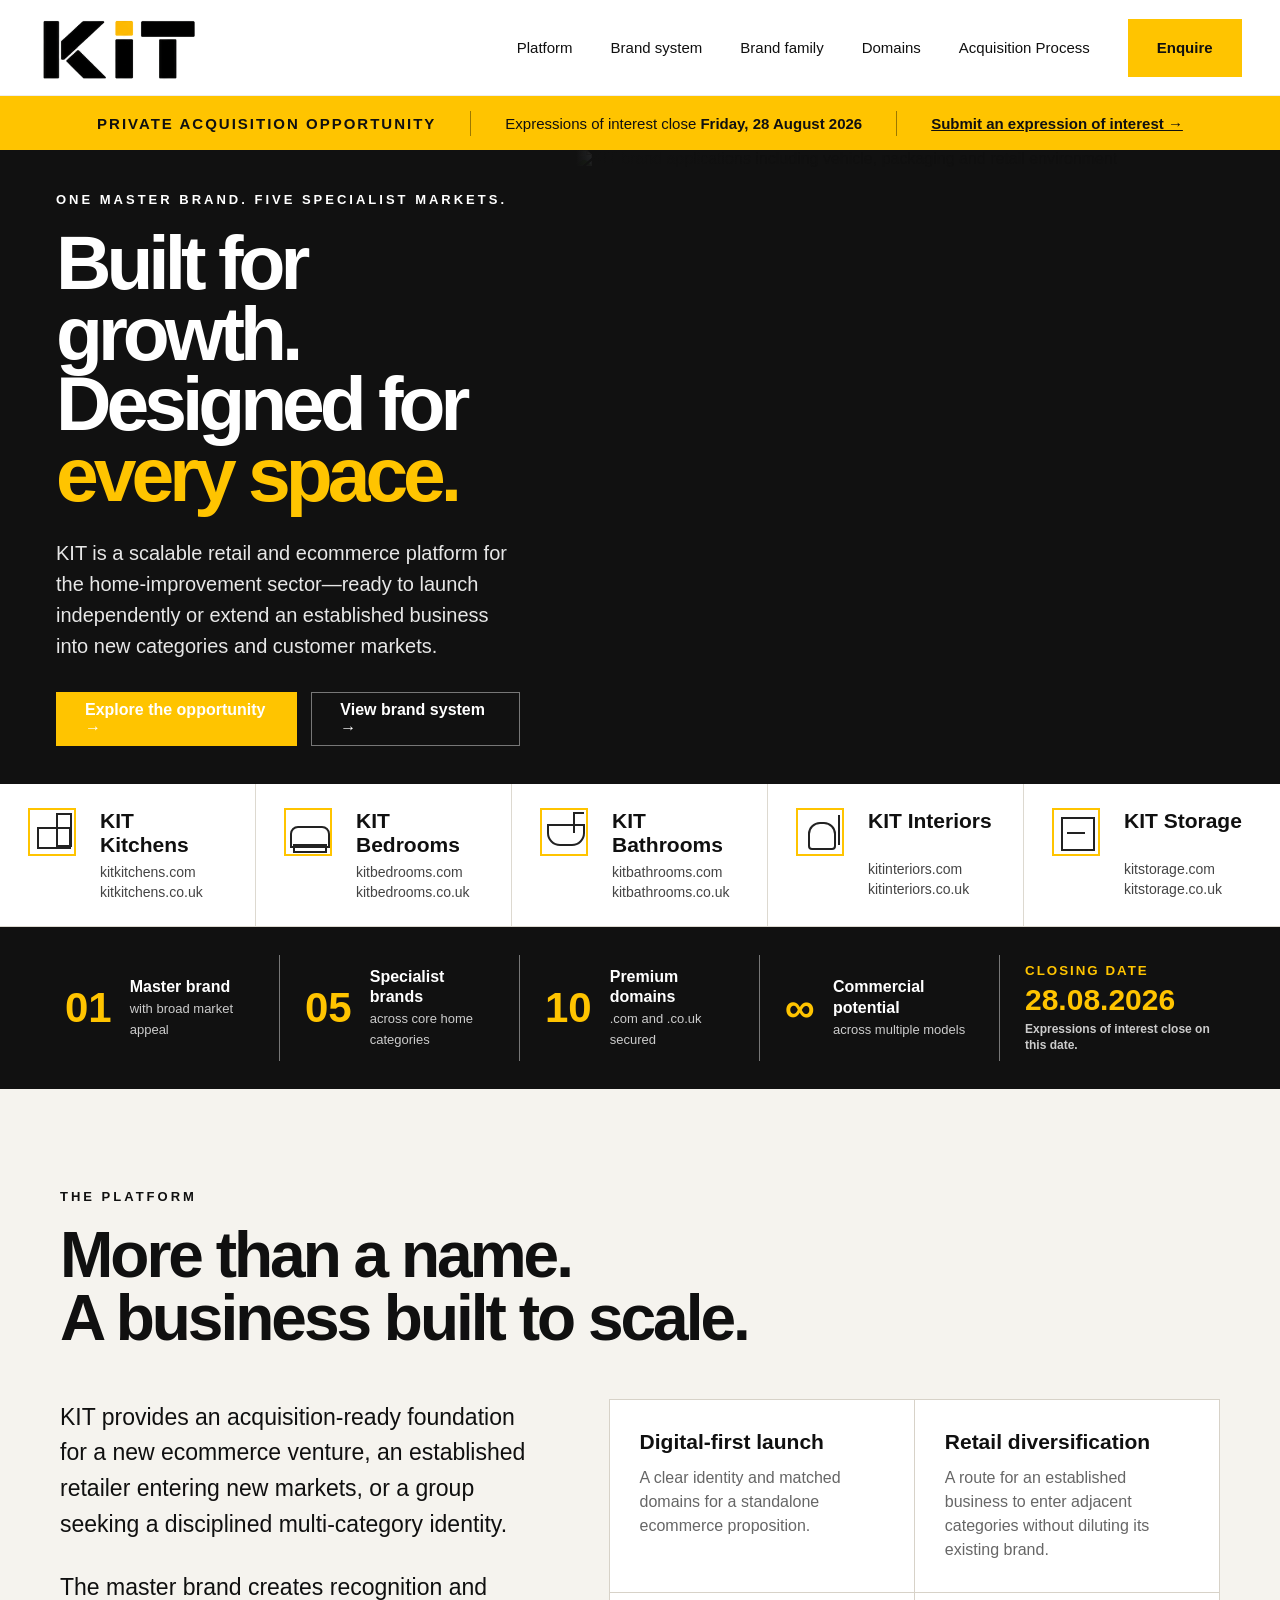
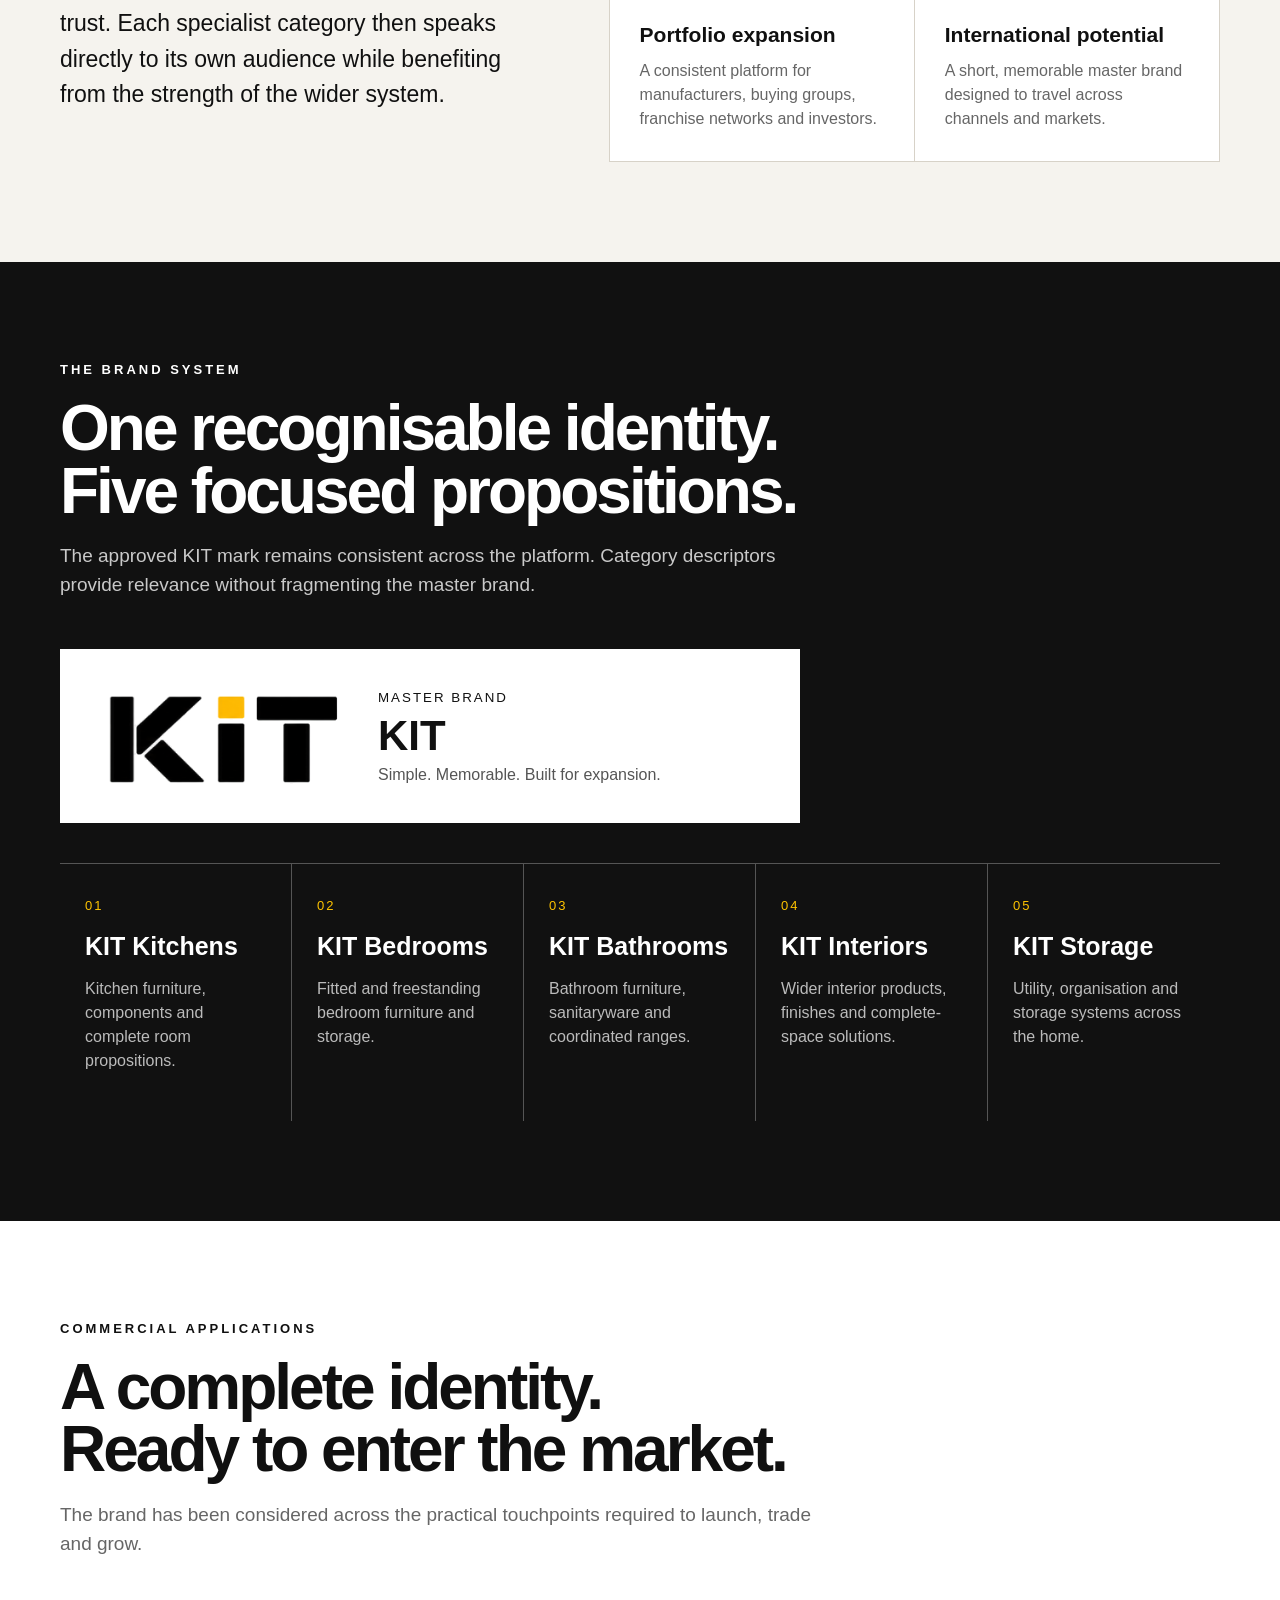
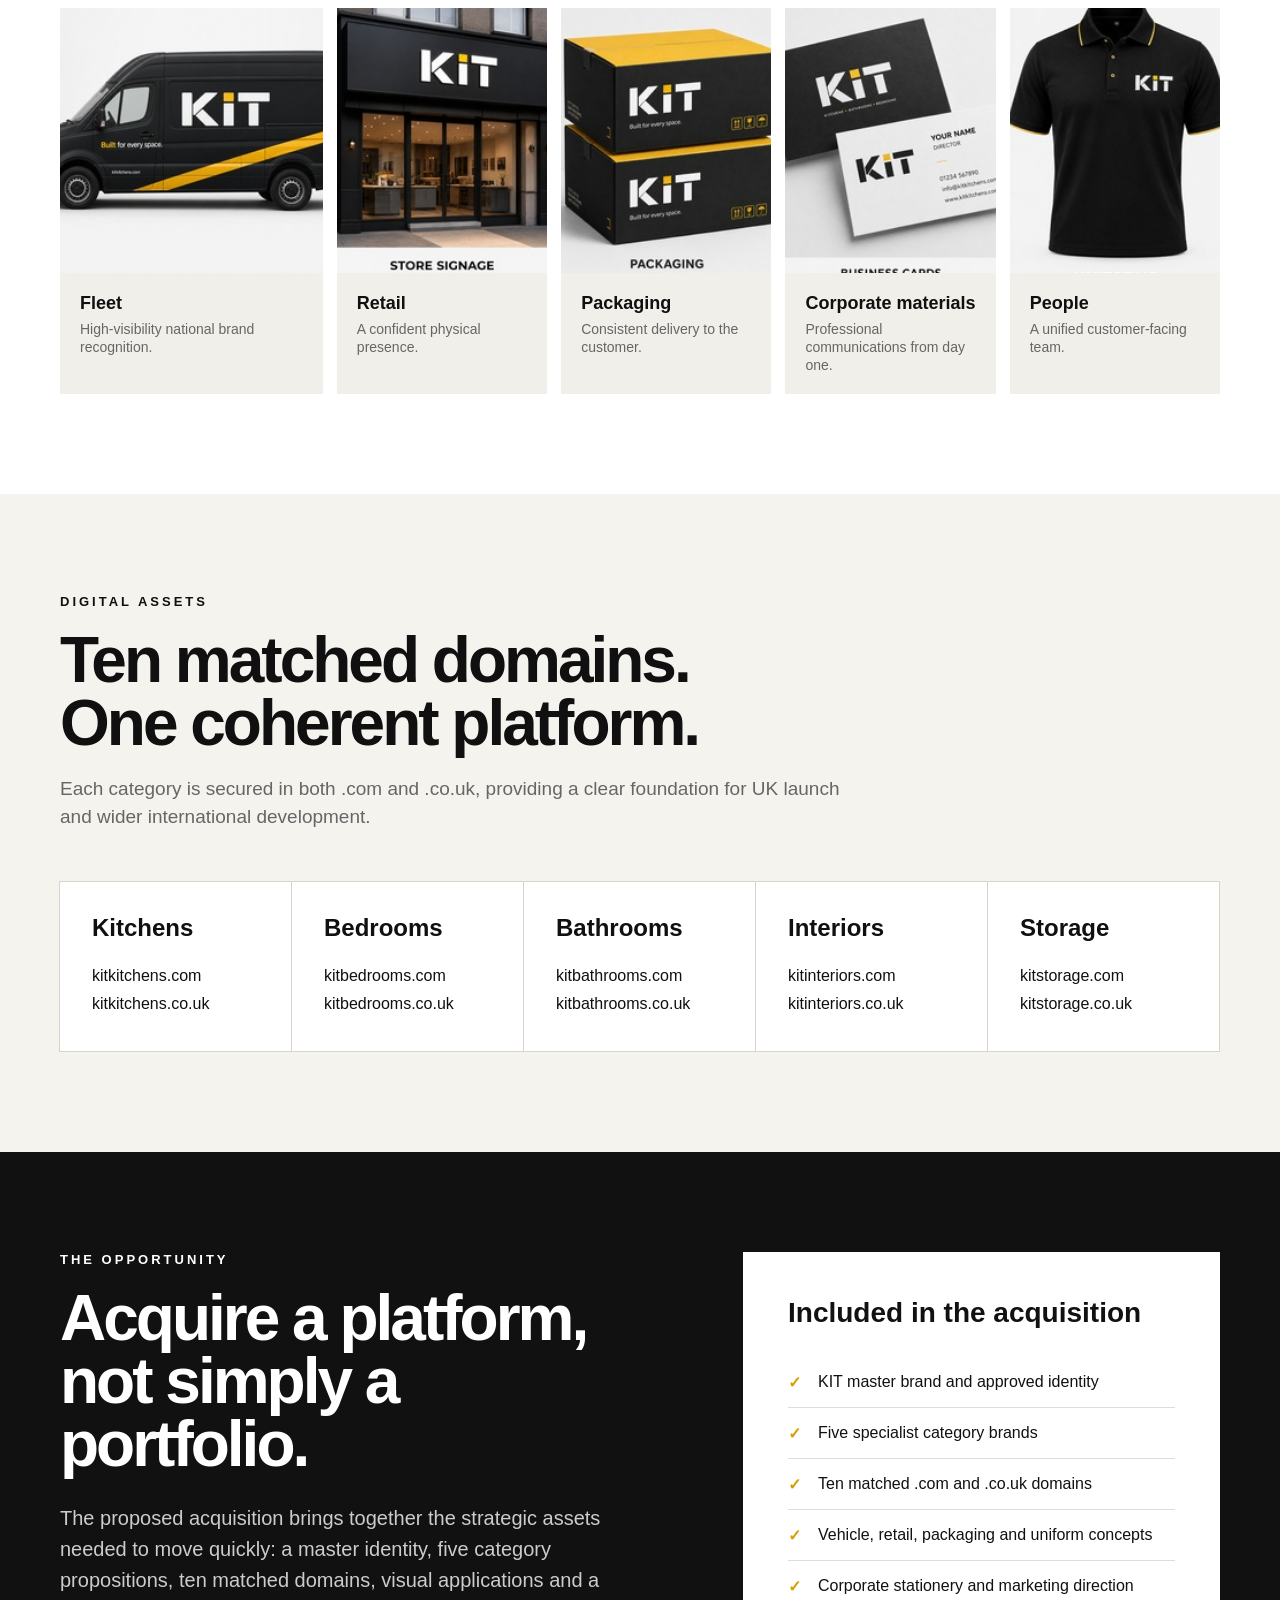
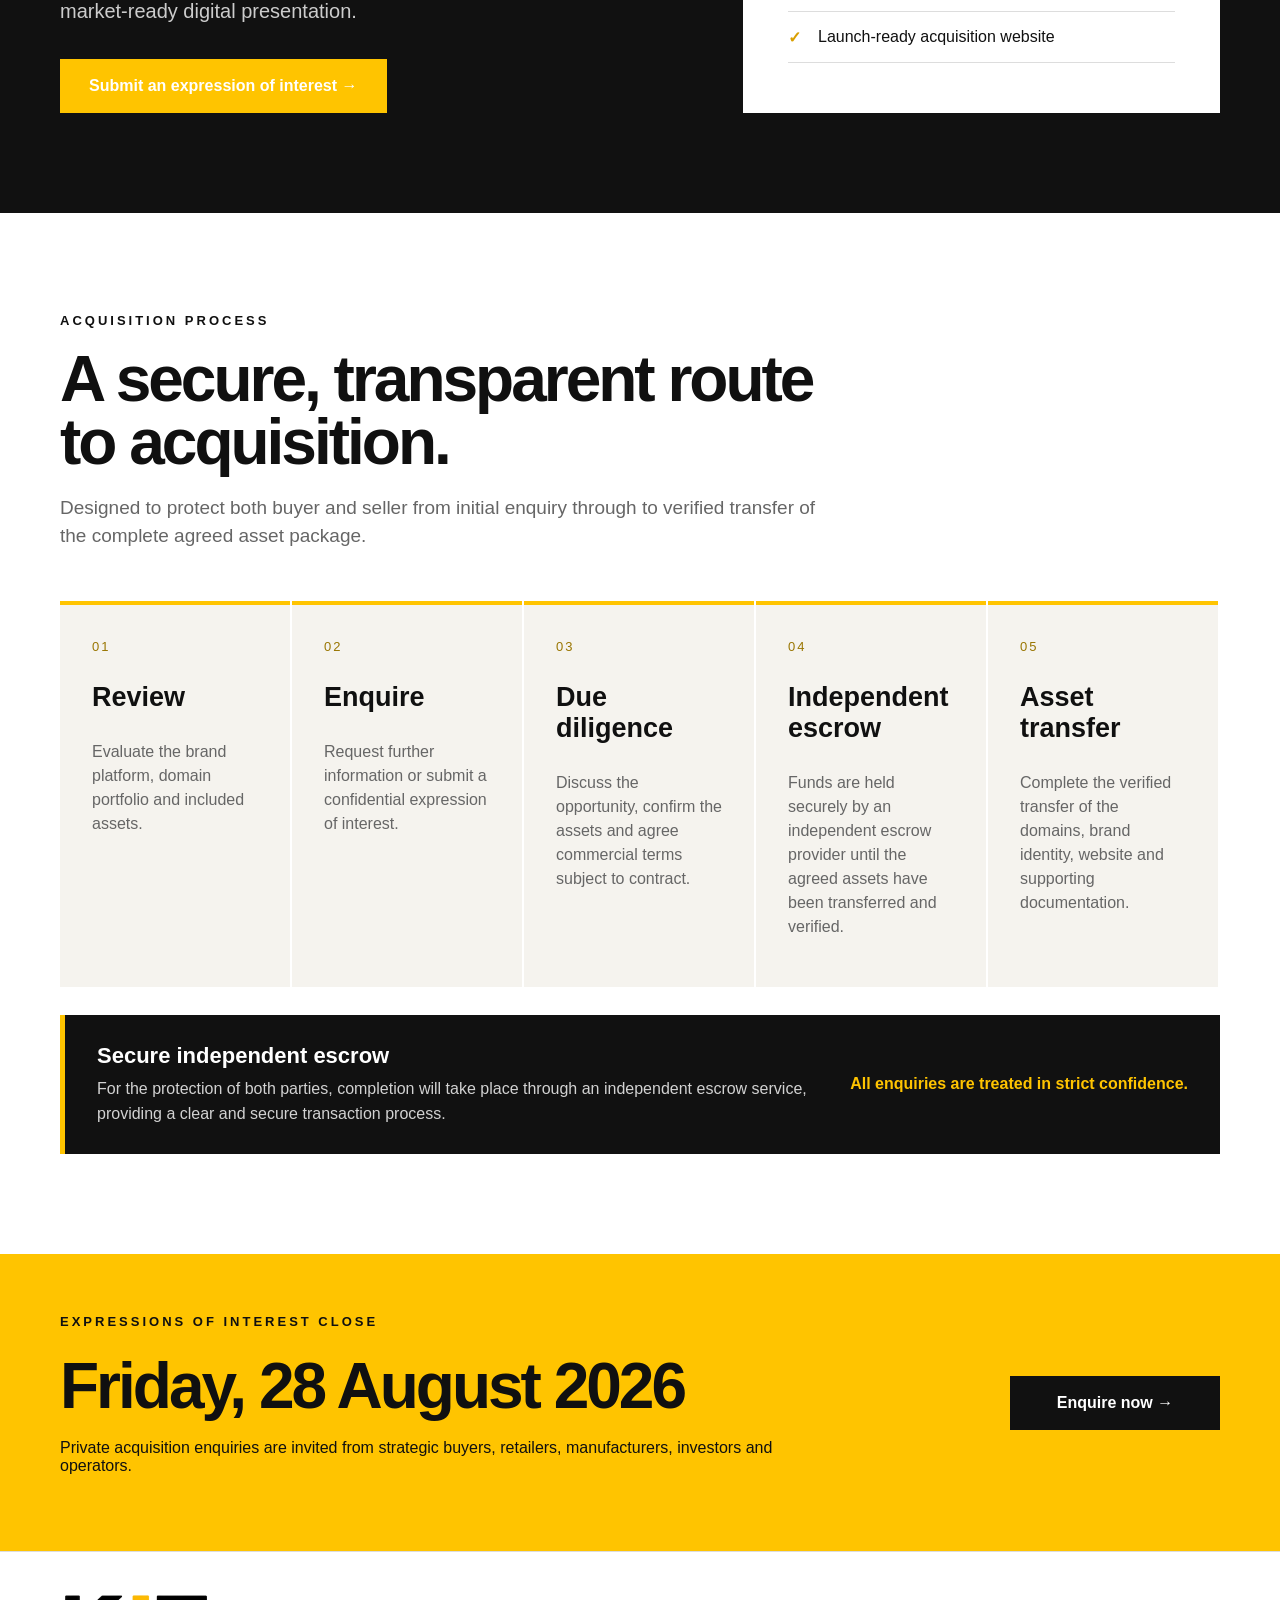
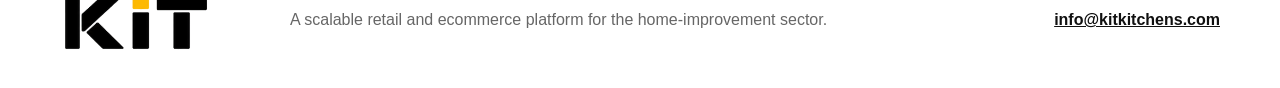
==== commit 19b45259: "Add files via upload" ====
--- a/index.html
+++ b/index.html
@@ -5,17 +5,12 @@
   <meta name="viewport" content="width=device-width,initial-scale=1">
   <meta name="description" content="KIT is a private acquisition opportunity comprising one master brand, five specialist category brands, ten matched .com and .co.uk domains and a complete launch-ready identity.">
   <title>KIT — Private Acquisition Opportunity</title>
-  <link rel="icon" href="assets/kit-logo.png?v=4">
+  <link rel="icon" href="assets/kit-logo.png">
   <link rel="stylesheet" href="styles.css">
 </head>
 <body>
 <header class="site-header">
-  <a class="brand" href="#top" aria-label="KIT home">
-    <picture>
-      <source media="(max-width: 760px)" srcset="assets/kit-logo-reverse.png?v=4">
-      <img src="assets/kit-logo.png?v=4" alt="KIT">
-    </picture>
-  </a>
+  <a class="brand" href="#top" aria-label="KIT home"><img src="assets/kit-logo.png" alt="KIT"></a>
   <button class="menu-button" aria-expanded="false" aria-controls="main-nav">Menu</button>
   <nav id="main-nav" class="main-nav" aria-label="Primary navigation">
     <a href="#platform">Platform</a><a href="#system">Brand system</a><a href="#family">Brand family</a><a href="#domains">Domains</a><a href="#process">Acquisition Process</a>
@@ -35,14 +30,7 @@
     <p class="lead">KIT is a scalable retail and ecommerce platform for the home-improvement sector—ready to launch independently or extend an established business into new categories and customer markets.</p>
     <div class="hero-actions"><a class="button button-primary" href="#opportunity">Explore the opportunity →</a><a class="button button-outline" href="#system">View brand system →</a></div>
   </div>
-  <div class="hero-visual hero-logo-corrected"><img src="assets/hero-brand-platform.jpg" alt="KIT brand applications including vehicle, packaging and retail environment">
-    <span class="logo-patch hero-side light"><img src="assets/kit-logo.png?v=5" alt=""></span>
-    <span class="logo-patch hero-rear light"><img src="assets/kit-logo.png?v=5" alt=""></span>
-    <span class="logo-patch hero-box kraft"><img src="assets/kit-logo.png?v=5" alt=""></span>
-    <span class="logo-patch hero-paper light"><img src="assets/kit-logo.png?v=5" alt=""></span>
-    <span class="logo-patch hero-book dark"><img src="assets/kit-logo-reverse.png?v=5" alt=""></span>
-    <span class="logo-patch hero-brochure light"><img src="assets/kit-logo.png?v=5" alt=""></span>
-  </div>
+  <div class="hero-visual"><img src="assets/hero-brand-platform.jpg" alt="KIT brand applications including vehicle, packaging and retail environment"></div>
 </section>
 <section class="category-ribbon" id="family" aria-label="KIT brand family">
   <article><div class="line-icon kitchen"></div><h3>KIT Kitchens</h3><p>kitkitchens.com<br>kitkitchens.co.uk</p></article>
@@ -72,7 +60,7 @@
 </section>
 <section class="brand-system section-dark" id="system">
   <div class="section-intro light"><p class="eyebrow">The brand system</p><h2>One recognisable identity.<br>Five focused propositions.</h2><p>The approved KIT mark remains consistent across the platform. Category descriptors provide relevance without fragmenting the master brand.</p></div>
-  <div class="master-lockup"><picture><source media="(max-width: 760px)" srcset="assets/kit-logo-reverse.png?v=4"><img src="assets/kit-logo.png?v=4" alt="KIT master logo"></picture><div><small>Master brand</small><h3>KIT</h3><p>Simple. Memorable. Built for expansion.</p></div></div>
+  <div class="master-lockup"><img src="assets/kit-logo.png" alt="KIT master logo"><div><small>Master brand</small><h3>KIT</h3><p>Simple. Memorable. Built for expansion.</p></div></div>
   <div class="family-grid">
     <article><span>01</span><h3>KIT Kitchens</h3><p>Kitchen furniture, components and complete room propositions.</p></article>
     <article><span>02</span><h3>KIT Bedrooms</h3><p>Fitted and freestanding bedroom furniture and storage.</p></article>
@@ -84,11 +72,11 @@
 <section class="applications section">
   <div class="section-intro"><p class="eyebrow">Commercial applications</p><h2>A complete identity.<br>Ready to enter the market.</h2><p>The brand has been considered across the practical touchpoints required to launch, trade and grow.</p></div>
   <div class="application-grid">
-    <figure class="wide logo-asset vehicle-asset"><div class="asset-image"><img src="assets/vehicle.jpg" alt="KIT vehicle graphics"><span class="logo-patch asset-main dark"><img src="assets/kit-logo-reverse.png?v=5" alt=""></span></div><figcaption><b>Fleet</b><span>High-visibility national brand recognition.</span></figcaption></figure>
-    <figure class="logo-asset storefront-asset"><div class="asset-image"><img src="assets/storefront.jpg" alt="KIT retail storefront"><span class="logo-patch asset-main dark"><img src="assets/kit-logo-reverse.png?v=5" alt=""></span></div><figcaption><b>Retail</b><span>A confident physical presence.</span></figcaption></figure>
-    <figure class="logo-asset packaging-asset"><div class="asset-image"><img src="assets/packaging.jpg" alt="KIT packaging"><span class="logo-patch asset-top dark"><img src="assets/kit-logo-reverse.png?v=5" alt=""></span><span class="logo-patch asset-bottom dark"><img src="assets/kit-logo-reverse.png?v=5" alt=""></span></div><figcaption><b>Packaging</b><span>Consistent delivery to the customer.</span></figcaption></figure>
-    <figure class="logo-asset stationery-asset"><div class="asset-image"><img src="assets/stationery.jpg" alt="KIT stationery"><span class="logo-patch asset-dark-card dark"><img src="assets/kit-logo-reverse.png?v=5" alt=""></span><span class="logo-patch asset-light-card light"><img src="assets/kit-logo.png?v=5" alt=""></span></div><figcaption><b>Corporate materials</b><span>Professional communications from day one.</span></figcaption></figure>
-    <figure class="logo-asset uniform-asset"><div class="asset-image"><img src="assets/uniform.jpg" alt="KIT uniform"><span class="logo-patch asset-small dark"><img src="assets/kit-logo-reverse.png?v=5" alt=""></span><span class="logo-patch asset-large dark"><img src="assets/kit-logo-reverse.png?v=5" alt=""></span></div><figcaption><b>People</b><span>A unified customer-facing team.</span></figcaption></figure>
+    <figure class="wide"><img src="assets/vehicle.jpg" alt="KIT vehicle graphics"><figcaption><b>Fleet</b><span>High-visibility national brand recognition.</span></figcaption></figure>
+    <figure><img src="assets/storefront.jpg" alt="KIT retail storefront"><figcaption><b>Retail</b><span>A confident physical presence.</span></figcaption></figure>
+    <figure><img src="assets/packaging.jpg" alt="KIT packaging"><figcaption><b>Packaging</b><span>Consistent delivery to the customer.</span></figcaption></figure>
+    <figure><img src="assets/stationery.jpg" alt="KIT stationery"><figcaption><b>Corporate materials</b><span>Professional communications from day one.</span></figcaption></figure>
+    <figure><img src="assets/uniform.jpg" alt="KIT uniform"><figcaption><b>People</b><span>A unified customer-facing team.</span></figcaption></figure>
   </div>
 </section>
 <section class="domains section" id="domains">
@@ -115,6 +103,6 @@
   <a class="button button-dark" href="mailto:info@kitkitchens.com?subject=KIT%20Acquisition%20Enquiry">Enquire now →</a>
 </section>
 </main>
-<footer><picture><source media="(max-width: 760px)" srcset="assets/kit-logo-reverse.png?v=4"><img src="assets/kit-logo.png?v=4" alt="KIT"></picture><p>A scalable retail and ecommerce platform for the home-improvement sector.</p><a href="mailto:info@kitkitchens.com">info@kitkitchens.com</a></footer>
+<footer><img src="assets/kit-logo.png" alt="KIT"><p>A scalable retail and ecommerce platform for the home-improvement sector.</p><a href="mailto:info@kitkitchens.com">info@kitkitchens.com</a></footer>
 <script src="script.js"></script>
 </body></html>
--- a/styles.css
+++ b/styles.css
@@ -1,4 +1,4 @@
-:root{--yellow:#ffc400;--ink:#101010;--paper:#f5f3ee;--muted:#686868;--line:#ddd9d0;--white:#fff;--max:1460px}*{box-sizing:border-box}html{scroll-behavior:smooth}body{margin:0;color:var(--ink);font-family:Arial,Helvetica,sans-serif;background:#fff}a{color:inherit}.site-header{height:96px;padding:0 max(3vw,28px);display:flex;align-items:center;justify-content:space-between;border-bottom:1px solid #eee;background:#fff;position:sticky;top:0;z-index:20}.brand img{display:block;width:160px;height:auto}.main-nav{display:flex;align-items:center;gap:38px;font-size:15px}.main-nav>a:not(.button){text-decoration:none}.button{display:inline-flex;align-items:center;justify-content:center;min-height:54px;padding:0 28px;text-decoration:none;font-weight:800;border:1px solid transparent}.button-primary{background:var(--yellow)}.button-outline{border-color:#777;color:#fff}.button-dark{background:#111;color:#fff}.nav-cta{min-height:58px}.menu-button{display:none}.announcement{height:54px;background:var(--yellow);display:flex;align-items:center;justify-content:center;gap:34px;padding:0 24px;font-size:15px}.announcement strong{text-transform:uppercase;letter-spacing:2px}.announcement p{margin:0}.announcement span{width:1px;height:25px;background:#9c7800}.announcement a{font-weight:800}.hero{min-height:590px;display:grid;grid-template-columns:45% 55%;background:#111;overflow:hidden}.hero-copy{padding:42px max(4vw,56px) 38px;color:#fff;display:flex;flex-direction:column;justify-content:center}.eyebrow{text-transform:uppercase;letter-spacing:3px;font-size:13px;font-weight:800;margin:0 0 20px}.hero h1{font-size:clamp(62px,6vw,104px);line-height:.92;letter-spacing:-5px;margin:0 0 28px}.hero h1 em{color:var(--yellow);font-style:normal}.lead{font-size:20px;line-height:1.55;max-width:660px;color:#e7e7e7;margin:0 0 30px}.hero-actions{display:flex;gap:14px}.hero-visual{position:relative;overflow:hidden}.hero-visual:after{content:"";position:absolute;inset:0;background:linear-gradient(90deg,#111 0,transparent 28%)}.hero-visual img{width:100%;height:100%;object-fit:cover}.category-ribbon{display:grid;grid-template-columns:repeat(5,1fr);border-bottom:1px solid var(--line);background:#fff}.category-ribbon article{padding:24px 28px;border-right:1px solid var(--line);display:grid;grid-template-columns:54px 1fr;column-gap:18px}.category-ribbon article:last-child{border-right:0}.category-ribbon h3{margin:1px 0 5px;font-size:21px}.category-ribbon p{grid-column:2;margin:0;line-height:1.45;color:#444;font-size:14px}.line-icon{width:48px;height:48px;border:2px solid var(--yellow);position:relative}.line-icon:before,.line-icon:after{content:"";position:absolute;border:2px solid #222}.kitchen:before{width:30px;height:18px;left:7px;bottom:5px}.kitchen:after{width:12px;height:30px;right:2px;top:3px}.bedroom:before{width:36px;height:18px;left:4px;bottom:6px;border-radius:8px 8px 0 0}.bedroom:after{width:30px;height:5px;left:7px;bottom:1px}.bathroom:before{width:34px;height:18px;left:5px;bottom:8px;border-radius:0 0 13px 13px}.bathroom:after{width:9px;height:19px;right:2px;top:2px;border-width:2px 0 0 2px}.interiors:before{width:24px;height:24px;left:10px;bottom:4px;border-radius:12px 12px 4px 4px}.interiors:after{width:10px;height:30px;right:-8px;top:5px;border-width:0 0 0 2px}.storage:before{width:30px;height:30px;left:7px;top:7px}.storage:after{width:18px;height:2px;left:13px;top:22px;border-width:2px 0 0}.metrics{background:#111;color:#fff;display:grid;grid-template-columns:repeat(5,1fr);padding:28px max(3vw,40px)}.metrics article{padding:8px 25px;border-right:1px solid #777;display:flex;gap:18px;align-items:center}.metrics article:last-child{border:0}.metrics strong{font-size:42px;color:var(--yellow)}.metrics p{font-weight:700;margin:0;line-height:1.3}.metrics span{font-size:13px;font-weight:400;color:#ccc}.metric-date{display:block!important}.metric-date small{display:block;text-transform:uppercase;letter-spacing:2px;color:var(--yellow);font-weight:800}.metric-date strong{display:block;font-size:30px;margin:5px 0}.metric-date p{font-size:12px;color:#ccc}.section{padding:100px max(4vw,60px)}.section-dark{padding:100px max(4vw,60px);background:#111;color:#fff}.section-intro{max-width:780px;margin-bottom:50px}.section-intro h2{font-size:clamp(46px,5vw,80px);letter-spacing:-3px;line-height:.98;margin:0 0 20px}.section-intro>p:not(.eyebrow){font-size:19px;line-height:1.5;color:#666}.section-intro.light>p:not(.eyebrow){color:#c9c9c9}.platform{background:var(--paper)}.platform-grid{display:grid;grid-template-columns:1fr 1.3fr;gap:80px}.platform-copy p{font-size:23px;line-height:1.55;margin:0 0 28px}.use-cases{display:grid;grid-template-columns:1fr 1fr}.use-cases article{padding:30px;border:1px solid #d7d2c8;margin:-1px 0 0 -1px;background:#fff}.use-cases b{display:block;font-size:21px;margin-bottom:12px}.use-cases span{color:#666;line-height:1.5}.master-lockup{display:flex;align-items:center;gap:36px;background:#fff;color:#111;padding:34px 42px;max-width:740px;margin-bottom:40px}.master-lockup img{width:240px}.master-lockup small{text-transform:uppercase;letter-spacing:2px}.master-lockup h3{font-size:42px;margin:6px 0}.master-lockup p{margin:0;color:#555}.family-grid{display:grid;grid-template-columns:repeat(5,1fr);border-top:1px solid #555}.family-grid article{padding:32px 25px;border-right:1px solid #555}.family-grid article:last-child{border:0}.family-grid span{color:var(--yellow);font-size:13px;letter-spacing:2px}.family-grid h3{font-size:25px;margin:18px 0 12px}.family-grid p{color:#bbb;line-height:1.5}.application-grid{display:grid;grid-template-columns:1.25fr repeat(4,1fr);gap:14px}.application-grid figure{margin:0;background:#f1efe9;overflow:hidden}.application-grid img{width:100%;height:265px;object-fit:cover;display:block}.application-grid figcaption{padding:20px}.application-grid b{display:block;font-size:18px;margin-bottom:6px}.application-grid span{font-size:14px;color:#666}.domains{background:var(--paper)}.domain-grid{display:grid;grid-template-columns:repeat(5,1fr)}.domain-grid article{background:#fff;border:1px solid #d8d4ca;margin:-1px 0 0 -1px;padding:32px}.domain-grid h3{font-size:24px;margin:0 0 20px}.domain-grid span,.domain-grid a{display:block;text-decoration:none;line-height:1.8}.opportunity{display:grid;grid-template-columns:1.1fr .9fr;gap:100px}.opportunity h2{font-size:clamp(50px,5vw,82px);line-height:.98;letter-spacing:-3px;margin:0 0 28px}.opportunity-copy>p:not(.eyebrow){color:#ccc;font-size:20px;line-height:1.55;margin-bottom:32px}.included{background:#fff;color:#111;padding:45px}.included h3{font-size:28px;margin-top:0}.included ul{list-style:none;padding:0;margin:0}.included li{padding:16px 0 16px 30px;border-bottom:1px solid #ddd;position:relative}.included li:before{content:"✓";color:#d99f00;font-weight:bold;position:absolute;left:0}.process-grid{list-style:none;display:grid;grid-template-columns:repeat(4,1fr);padding:0;margin:0}.process-grid li{padding:32px;border-top:4px solid var(--yellow);background:var(--paper);margin-right:2px}.process-grid span{font-size:13px;letter-spacing:2px;color:#997500}.process-grid h3{font-size:27px}.process-grid p{color:#666;line-height:1.5}.closing{background:var(--yellow);padding:60px max(4vw,60px);display:flex;justify-content:space-between;align-items:center}.closing h2{font-size:clamp(44px,5vw,78px);letter-spacing:-3px;margin:0 0 14px}.closing p{max-width:760px}.closing .button{min-width:210px}footer{padding:35px max(4vw,60px);display:grid;grid-template-columns:190px 1fr auto;align-items:center;gap:40px;background:#fff;border-top:1px solid #ddd}footer img{width:150px}footer p{color:#666}footer a{font-weight:bold}@media(max-width:1050px){.main-nav{gap:18px}.hero{grid-template-columns:1fr}.hero-visual{height:420px}.category-ribbon,.metrics,.family-grid,.domain-grid{grid-template-columns:repeat(2,1fr)}.application-grid{grid-template-columns:repeat(2,1fr)}.platform-grid,.opportunity{grid-template-columns:1fr}.family-grid article{border-bottom:1px solid #555}.metrics article{border-bottom:1px solid #777}.announcement{font-size:12px}.announcement span{display:none}}@media(max-width:760px){.site-header{height:96px;background:#080808;border-bottom-color:#2b2b2b;padding-left:24px;padding-right:24px}.brand,.brand picture{display:block;line-height:0}.brand img{width:150px;height:auto}.menu-button{display:block;border:1px solid #3d3d3d;background:#242424;color:#fff;font-weight:bold;padding:12px 16px;font-size:16px}.main-nav{display:none;position:absolute;top:96px;left:0;right:0;background:#111;color:#fff;padding:25px;flex-direction:column;align-items:stretch;border-bottom:1px solid #333}.main-nav.open{display:flex}.announcement{height:auto;padding:12px 18px;display:block;text-align:center}.announcement>*{display:block;margin:5px 0}.hero-copy{padding:42px 25px}.hero h1{font-size:56px;letter-spacing:-3px}.hero-visual{height:300px}.category-ribbon,.metrics,.family-grid,.domain-grid,.application-grid,.process-grid,.use-cases{grid-template-columns:1fr}.category-ribbon article,.metrics article{border-right:0;border-bottom:1px solid var(--line)}.section,.section-dark{padding:70px 25px}.section-intro h2,.opportunity h2{font-size:46px}.platform-grid,.opportunity{gap:35px}.application-grid img{height:240px}.closing{display:block;padding:50px 25px}.closing .button{margin-top:22px}footer{grid-template-columns:1fr;text-align:left}.hero-actions{flex-direction:column}.button{width:100%}}
+:root{--yellow:#ffc400;--ink:#101010;--paper:#f5f3ee;--muted:#686868;--line:#ddd9d0;--white:#fff;--max:1460px}*{box-sizing:border-box}html{scroll-behavior:smooth}body{margin:0;color:var(--ink);font-family:Arial,Helvetica,sans-serif;background:#fff}a{color:inherit}.site-header{height:96px;padding:0 max(3vw,28px);display:flex;align-items:center;justify-content:space-between;border-bottom:1px solid #eee;background:#fff;position:sticky;top:0;z-index:20}.brand img{display:block;width:160px;height:auto}.main-nav{display:flex;align-items:center;gap:38px;font-size:15px}.main-nav>a:not(.button){text-decoration:none}.button{display:inline-flex;align-items:center;justify-content:center;min-height:54px;padding:0 28px;text-decoration:none;font-weight:800;border:1px solid transparent}.button-primary{background:var(--yellow)}.button-outline{border-color:#777;color:#fff}.button-dark{background:#111;color:#fff}.nav-cta{min-height:58px}.menu-button{display:none}.announcement{height:54px;background:var(--yellow);display:flex;align-items:center;justify-content:center;gap:34px;padding:0 24px;font-size:15px}.announcement strong{text-transform:uppercase;letter-spacing:2px}.announcement p{margin:0}.announcement span{width:1px;height:25px;background:#9c7800}.announcement a{font-weight:800}.hero{min-height:590px;display:grid;grid-template-columns:45% 55%;background:#111;overflow:hidden}.hero-copy{padding:42px max(4vw,56px) 38px;color:#fff;display:flex;flex-direction:column;justify-content:center}.eyebrow{text-transform:uppercase;letter-spacing:3px;font-size:13px;font-weight:800;margin:0 0 20px}.hero h1{font-size:clamp(62px,6vw,104px);line-height:.92;letter-spacing:-5px;margin:0 0 28px}.hero h1 em{color:var(--yellow);font-style:normal}.lead{font-size:20px;line-height:1.55;max-width:660px;color:#e7e7e7;margin:0 0 30px}.hero-actions{display:flex;gap:14px}.hero-visual{position:relative;overflow:hidden}.hero-visual:after{content:"";position:absolute;inset:0;background:linear-gradient(90deg,#111 0,transparent 28%)}.hero-visual img{width:100%;height:100%;object-fit:cover}.category-ribbon{display:grid;grid-template-columns:repeat(5,1fr);border-bottom:1px solid var(--line);background:#fff}.category-ribbon article{padding:24px 28px;border-right:1px solid var(--line);display:grid;grid-template-columns:54px 1fr;column-gap:18px}.category-ribbon article:last-child{border-right:0}.category-ribbon h3{margin:1px 0 5px;font-size:21px}.category-ribbon p{grid-column:2;margin:0;line-height:1.45;color:#444;font-size:14px}.line-icon{width:48px;height:48px;border:2px solid var(--yellow);position:relative}.line-icon:before,.line-icon:after{content:"";position:absolute;border:2px solid #222}.kitchen:before{width:30px;height:18px;left:7px;bottom:5px}.kitchen:after{width:12px;height:30px;right:2px;top:3px}.bedroom:before{width:36px;height:18px;left:4px;bottom:6px;border-radius:8px 8px 0 0}.bedroom:after{width:30px;height:5px;left:7px;bottom:1px}.bathroom:before{width:34px;height:18px;left:5px;bottom:8px;border-radius:0 0 13px 13px}.bathroom:after{width:9px;height:19px;right:2px;top:2px;border-width:2px 0 0 2px}.interiors:before{width:24px;height:24px;left:10px;bottom:4px;border-radius:12px 12px 4px 4px}.interiors:after{width:10px;height:30px;right:-8px;top:5px;border-width:0 0 0 2px}.storage:before{width:30px;height:30px;left:7px;top:7px}.storage:after{width:18px;height:2px;left:13px;top:22px;border-width:2px 0 0}.metrics{background:#111;color:#fff;display:grid;grid-template-columns:repeat(5,1fr);padding:28px max(3vw,40px)}.metrics article{padding:8px 25px;border-right:1px solid #777;display:flex;gap:18px;align-items:center}.metrics article:last-child{border:0}.metrics strong{font-size:42px;color:var(--yellow)}.metrics p{font-weight:700;margin:0;line-height:1.3}.metrics span{font-size:13px;font-weight:400;color:#ccc}.metric-date{display:block!important}.metric-date small{display:block;text-transform:uppercase;letter-spacing:2px;color:var(--yellow);font-weight:800}.metric-date strong{display:block;font-size:30px;margin:5px 0}.metric-date p{font-size:12px;color:#ccc}.section{padding:100px max(4vw,60px)}.section-dark{padding:100px max(4vw,60px);background:#111;color:#fff}.section-intro{max-width:780px;margin-bottom:50px}.section-intro h2{font-size:clamp(46px,5vw,80px);letter-spacing:-3px;line-height:.98;margin:0 0 20px}.section-intro>p:not(.eyebrow){font-size:19px;line-height:1.5;color:#666}.section-intro.light>p:not(.eyebrow){color:#c9c9c9}.platform{background:var(--paper)}.platform-grid{display:grid;grid-template-columns:1fr 1.3fr;gap:80px}.platform-copy p{font-size:23px;line-height:1.55;margin:0 0 28px}.use-cases{display:grid;grid-template-columns:1fr 1fr}.use-cases article{padding:30px;border:1px solid #d7d2c8;margin:-1px 0 0 -1px;background:#fff}.use-cases b{display:block;font-size:21px;margin-bottom:12px}.use-cases span{color:#666;line-height:1.5}.master-lockup{display:flex;align-items:center;gap:36px;background:#fff;color:#111;padding:34px 42px;max-width:740px;margin-bottom:40px}.master-lockup img{width:240px}.master-lockup small{text-transform:uppercase;letter-spacing:2px}.master-lockup h3{font-size:42px;margin:6px 0}.master-lockup p{margin:0;color:#555}.family-grid{display:grid;grid-template-columns:repeat(5,1fr);border-top:1px solid #555}.family-grid article{padding:32px 25px;border-right:1px solid #555}.family-grid article:last-child{border:0}.family-grid span{color:var(--yellow);font-size:13px;letter-spacing:2px}.family-grid h3{font-size:25px;margin:18px 0 12px}.family-grid p{color:#bbb;line-height:1.5}.application-grid{display:grid;grid-template-columns:1.25fr repeat(4,1fr);gap:14px}.application-grid figure{margin:0;background:#f1efe9;overflow:hidden}.application-grid img{width:100%;height:265px;object-fit:cover;display:block}.application-grid figcaption{padding:20px}.application-grid b{display:block;font-size:18px;margin-bottom:6px}.application-grid span{font-size:14px;color:#666}.domains{background:var(--paper)}.domain-grid{display:grid;grid-template-columns:repeat(5,1fr)}.domain-grid article{background:#fff;border:1px solid #d8d4ca;margin:-1px 0 0 -1px;padding:32px}.domain-grid h3{font-size:24px;margin:0 0 20px}.domain-grid span,.domain-grid a{display:block;text-decoration:none;line-height:1.8}.opportunity{display:grid;grid-template-columns:1.1fr .9fr;gap:100px}.opportunity h2{font-size:clamp(50px,5vw,82px);line-height:.98;letter-spacing:-3px;margin:0 0 28px}.opportunity-copy>p:not(.eyebrow){color:#ccc;font-size:20px;line-height:1.55;margin-bottom:32px}.included{background:#fff;color:#111;padding:45px}.included h3{font-size:28px;margin-top:0}.included ul{list-style:none;padding:0;margin:0}.included li{padding:16px 0 16px 30px;border-bottom:1px solid #ddd;position:relative}.included li:before{content:"✓";color:#d99f00;font-weight:bold;position:absolute;left:0}.process-grid{list-style:none;display:grid;grid-template-columns:repeat(4,1fr);padding:0;margin:0}.process-grid li{padding:32px;border-top:4px solid var(--yellow);background:var(--paper);margin-right:2px}.process-grid span{font-size:13px;letter-spacing:2px;color:#997500}.process-grid h3{font-size:27px}.process-grid p{color:#666;line-height:1.5}.closing{background:var(--yellow);padding:60px max(4vw,60px);display:flex;justify-content:space-between;align-items:center}.closing h2{font-size:clamp(44px,5vw,78px);letter-spacing:-3px;margin:0 0 14px}.closing p{max-width:760px}.closing .button{min-width:210px}footer{padding:35px max(4vw,60px);display:grid;grid-template-columns:190px 1fr auto;align-items:center;gap:40px;background:#fff;border-top:1px solid #ddd}footer img{width:150px}footer p{color:#666}footer a{font-weight:bold}@media(max-width:1050px){.main-nav{gap:18px}.hero{grid-template-columns:1fr}.hero-visual{height:420px}.category-ribbon,.metrics,.family-grid,.domain-grid{grid-template-columns:repeat(2,1fr)}.application-grid{grid-template-columns:repeat(2,1fr)}.platform-grid,.opportunity{grid-template-columns:1fr}.family-grid article{border-bottom:1px solid #555}.metrics article{border-bottom:1px solid #777}.announcement{font-size:12px}.announcement span{display:none}}@media(max-width:760px){.site-header{height:76px}.brand img{width:120px}.menu-button{display:block;border:0;background:#fff;font-weight:bold}.main-nav{display:none;position:absolute;top:76px;left:0;right:0;background:#fff;padding:25px;flex-direction:column;align-items:stretch;border-bottom:1px solid #ddd}.main-nav.open{display:flex}.announcement{height:auto;padding:12px 18px;display:block;text-align:center}.announcement>*{display:block;margin:5px 0}.hero-copy{padding:42px 25px}.hero h1{font-size:56px;letter-spacing:-3px}.hero-visual{height:300px}.category-ribbon,.metrics,.family-grid,.domain-grid,.application-grid,.process-grid,.use-cases{grid-template-columns:1fr}.category-ribbon article,.metrics article{border-right:0;border-bottom:1px solid var(--line)}.section,.section-dark{padding:70px 25px}.section-intro h2,.opportunity h2{font-size:46px}.platform-grid,.opportunity{gap:35px}.application-grid img{height:240px}.closing{display:block;padding:50px 25px}.closing .button{margin-top:22px}footer{grid-template-columns:1fr;text-align:left}.hero-actions{flex-direction:column}.button{width:100%}}
 
 /* Final locked acquisition-process refinement */
 .process-grid-five{grid-template-columns:repeat(5,1fr)}
@@ -8,41 +8,3 @@
 .escrow-assurance .confidentiality{white-space:nowrap;color:var(--yellow);font-weight:800}
 @media(max-width:1050px){.process-grid-five{grid-template-columns:repeat(2,1fr)}.escrow-assurance{align-items:flex-start}}
 @media(max-width:760px){.process-grid-five{grid-template-columns:1fr}.escrow-assurance{display:block}.escrow-assurance .confidentiality{white-space:normal;margin-top:18px}}
-
-/* Locked mobile logo consistency: exact master geometry, reverse colour only. */
-@media(max-width:760px){
-  .master-lockup{background:#111;color:#fff;border:1px solid #2b2b2b}
-  .master-lockup picture,.master-lockup picture img,footer picture,footer picture img{display:block}
-  .master-lockup picture img{width:240px;max-width:100%;height:auto}
-  .master-lockup p{color:#bbb}
-  footer{background:#111;color:#fff;border-top-color:#333}
-  footer picture img{width:150px;height:auto}
-  footer p{color:#bbb}
-}
-
-
-/* Locked master-logo correction overlays. These preserve the approved images and
-   replace only the inconsistent embedded marks with the exact locked artwork. */
-.logo-patch{position:absolute;display:flex;align-items:center;justify-content:center;z-index:3;overflow:hidden}
-.logo-patch img{width:88%;height:88%;object-fit:contain;display:block}
-.logo-patch.light{background:#f6f6f3}
-.logo-patch.dark{background:#171717}
-.logo-patch.kraft{background:#b47747}
-.hero-visual:after{z-index:1}.hero-visual>img{position:relative;z-index:0}
-.hero-side{left:27.6%;top:25.2%;width:19.6%;height:14.7%}
-.hero-rear{left:59.4%;top:20.3%;width:13.8%;height:14.1%}
-.hero-box{left:39.3%;top:64.1%;width:18.6%;height:17.0%}
-.hero-paper{left:62.0%;top:68.9%;width:14.8%;height:13.9%}
-.hero-book{left:74.8%;top:68.8%;width:13.4%;height:14.7%}
-.hero-brochure{left:2.6%;top:74.2%;width:10.8%;height:9.2%}
-.asset-image{position:relative;height:265px;overflow:hidden}
-.asset-image>img{width:100%;height:100%;object-fit:cover;display:block}
-.vehicle-asset .asset-main{left:31%;top:18%;width:48%;height:31%}
-.storefront-asset .asset-main{left:29%;top:12%;width:44%;height:23%}
-.packaging-asset .asset-top{left:25%;top:16%;width:49%;height:24%}
-.packaging-asset .asset-bottom{left:23%;top:42%;width:52%;height:24%}
-.stationery-asset .asset-dark-card{left:8%;top:11%;width:45%;height:25%}
-.stationery-asset .asset-light-card{left:28%;top:33%;width:35%;height:21%}
-.uniform-asset .asset-small{left:40%;top:20%;width:28%;height:17%}
-.uniform-asset .asset-large{left:44%;top:36%;width:36%;height:22%}
-@media(max-width:760px){.asset-image{height:240px}}
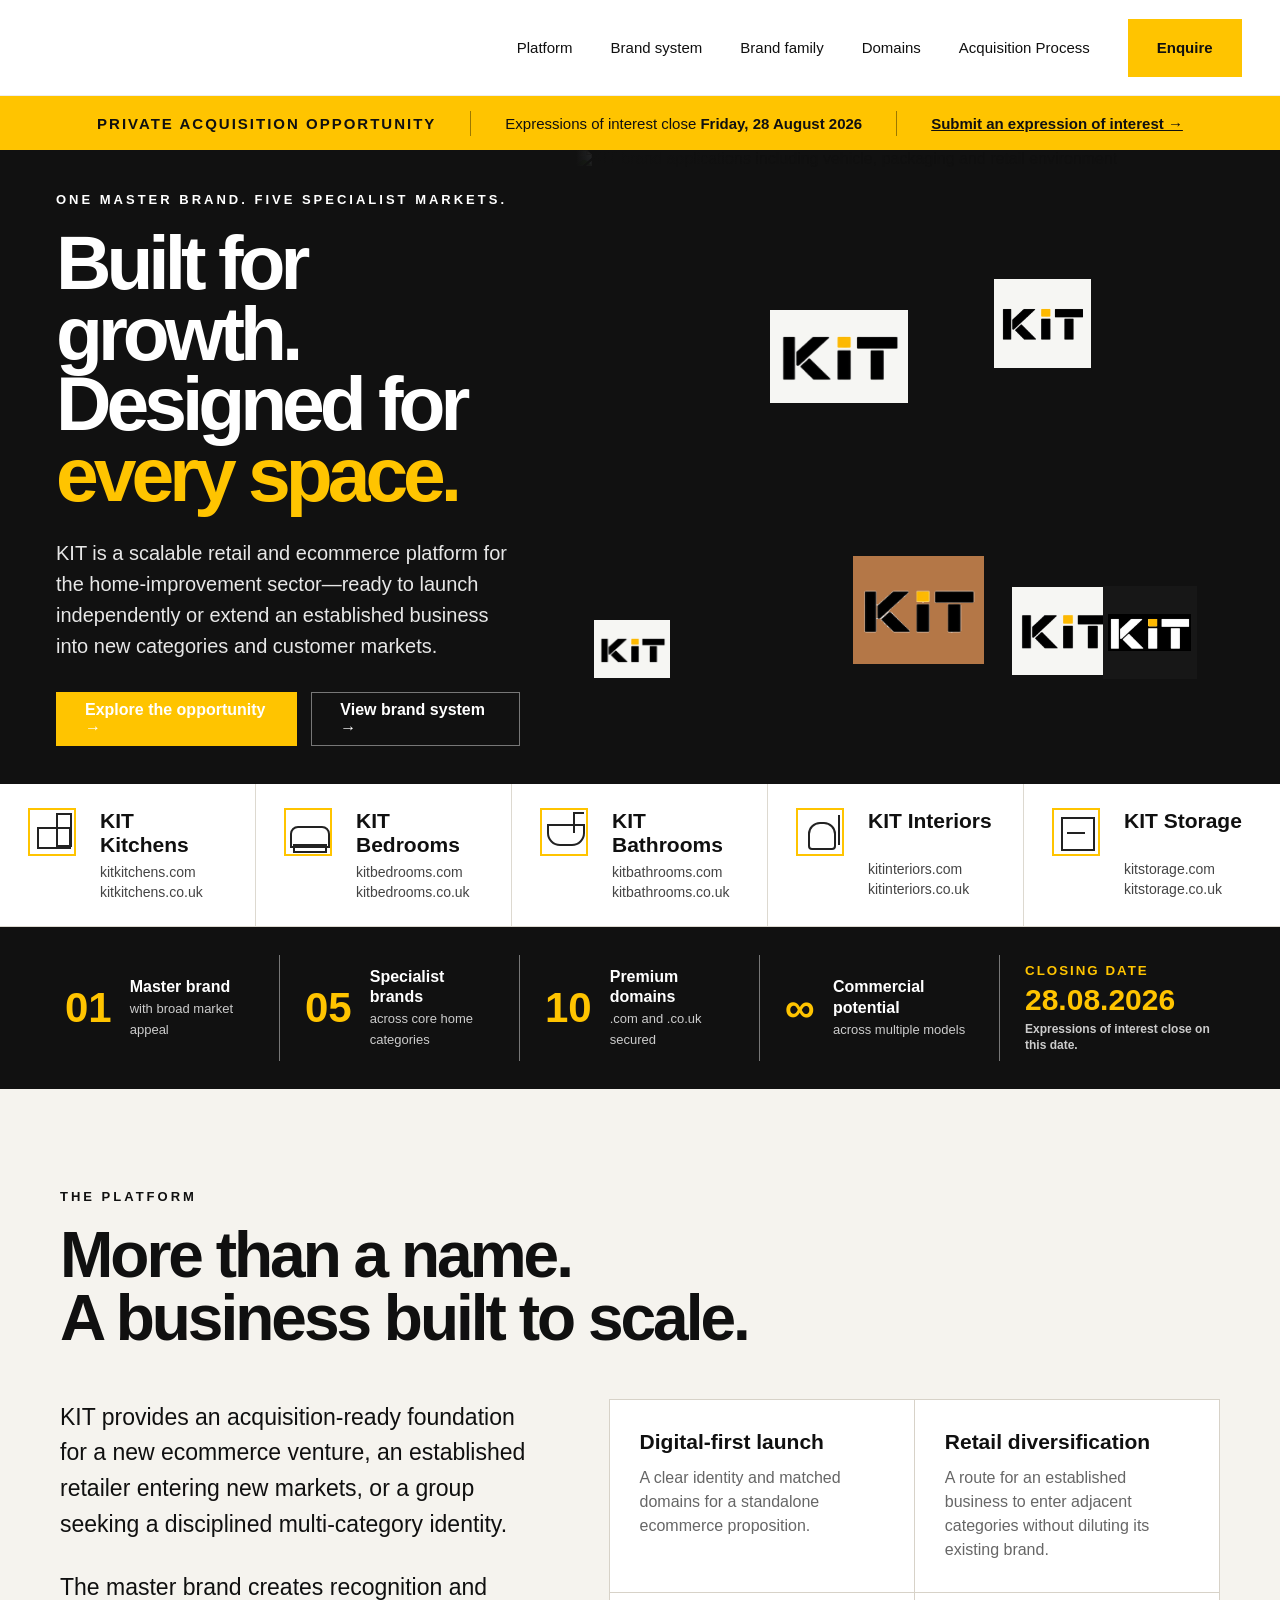
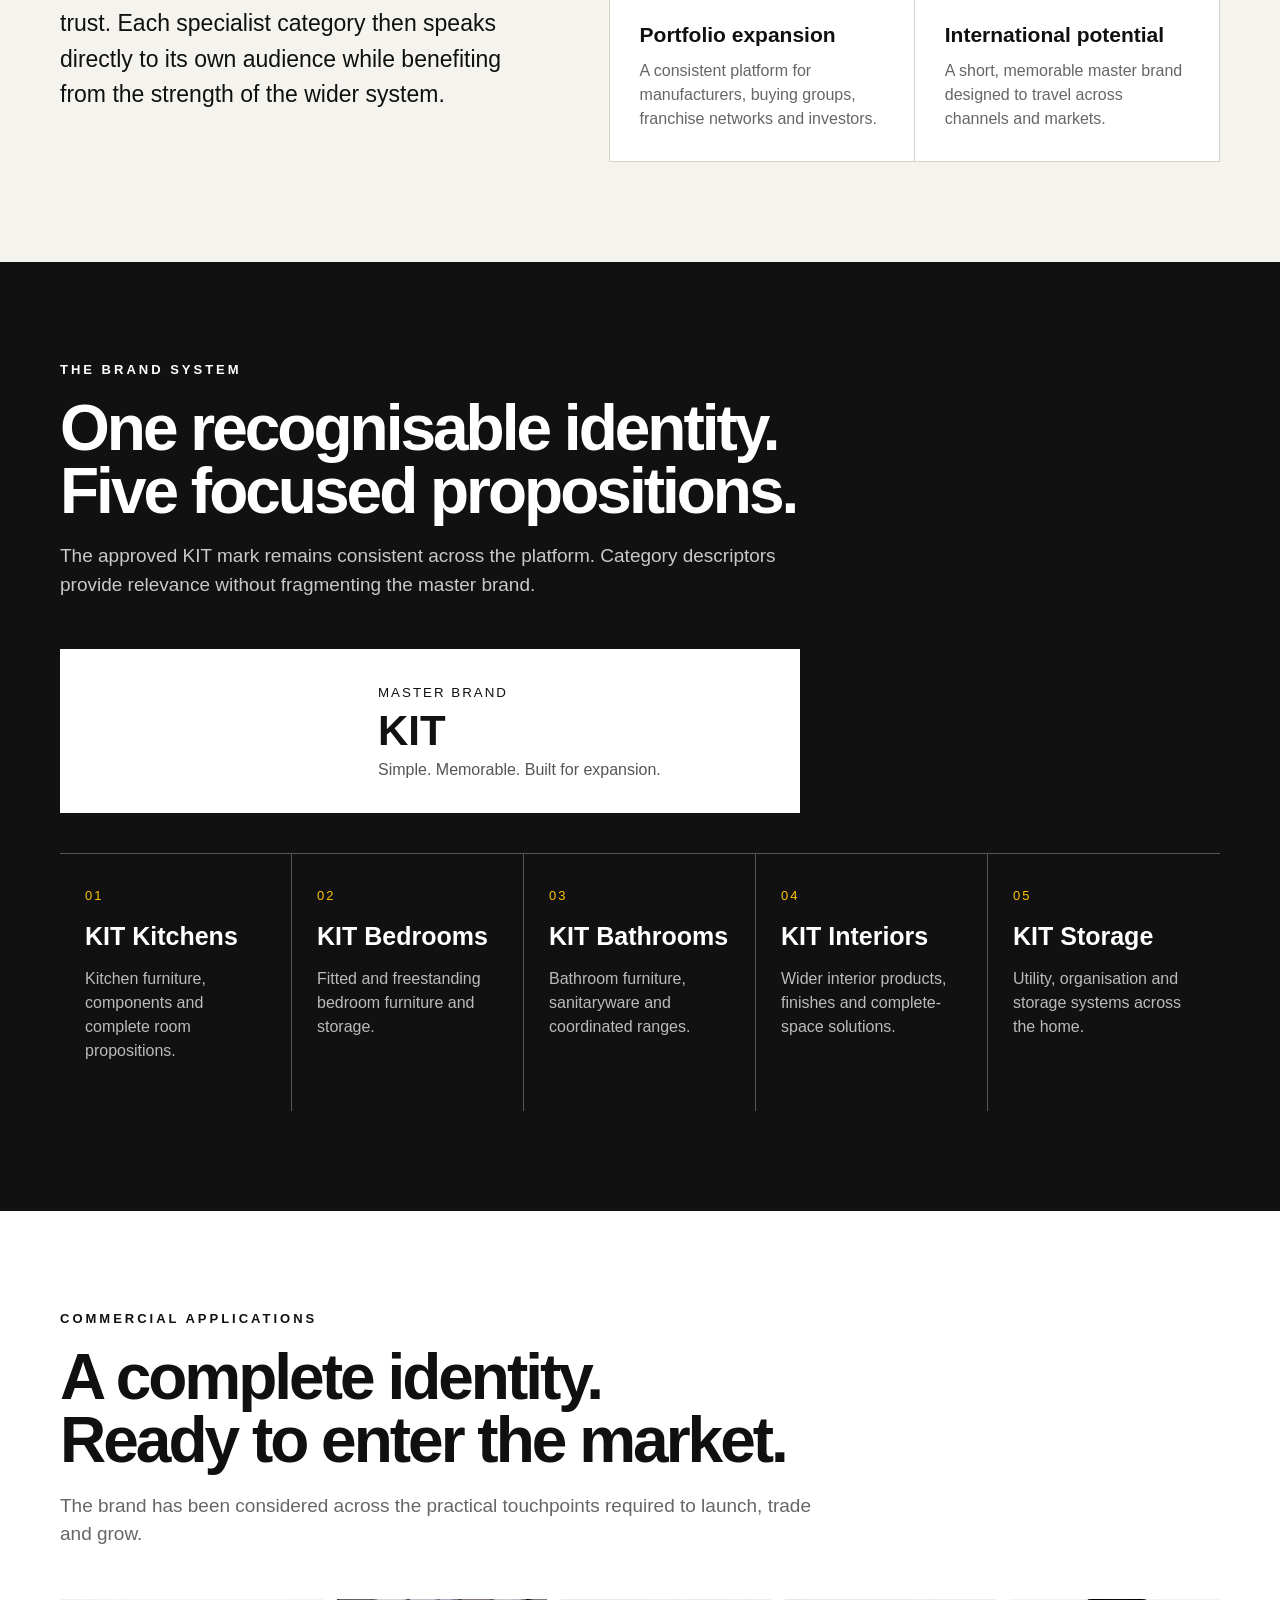
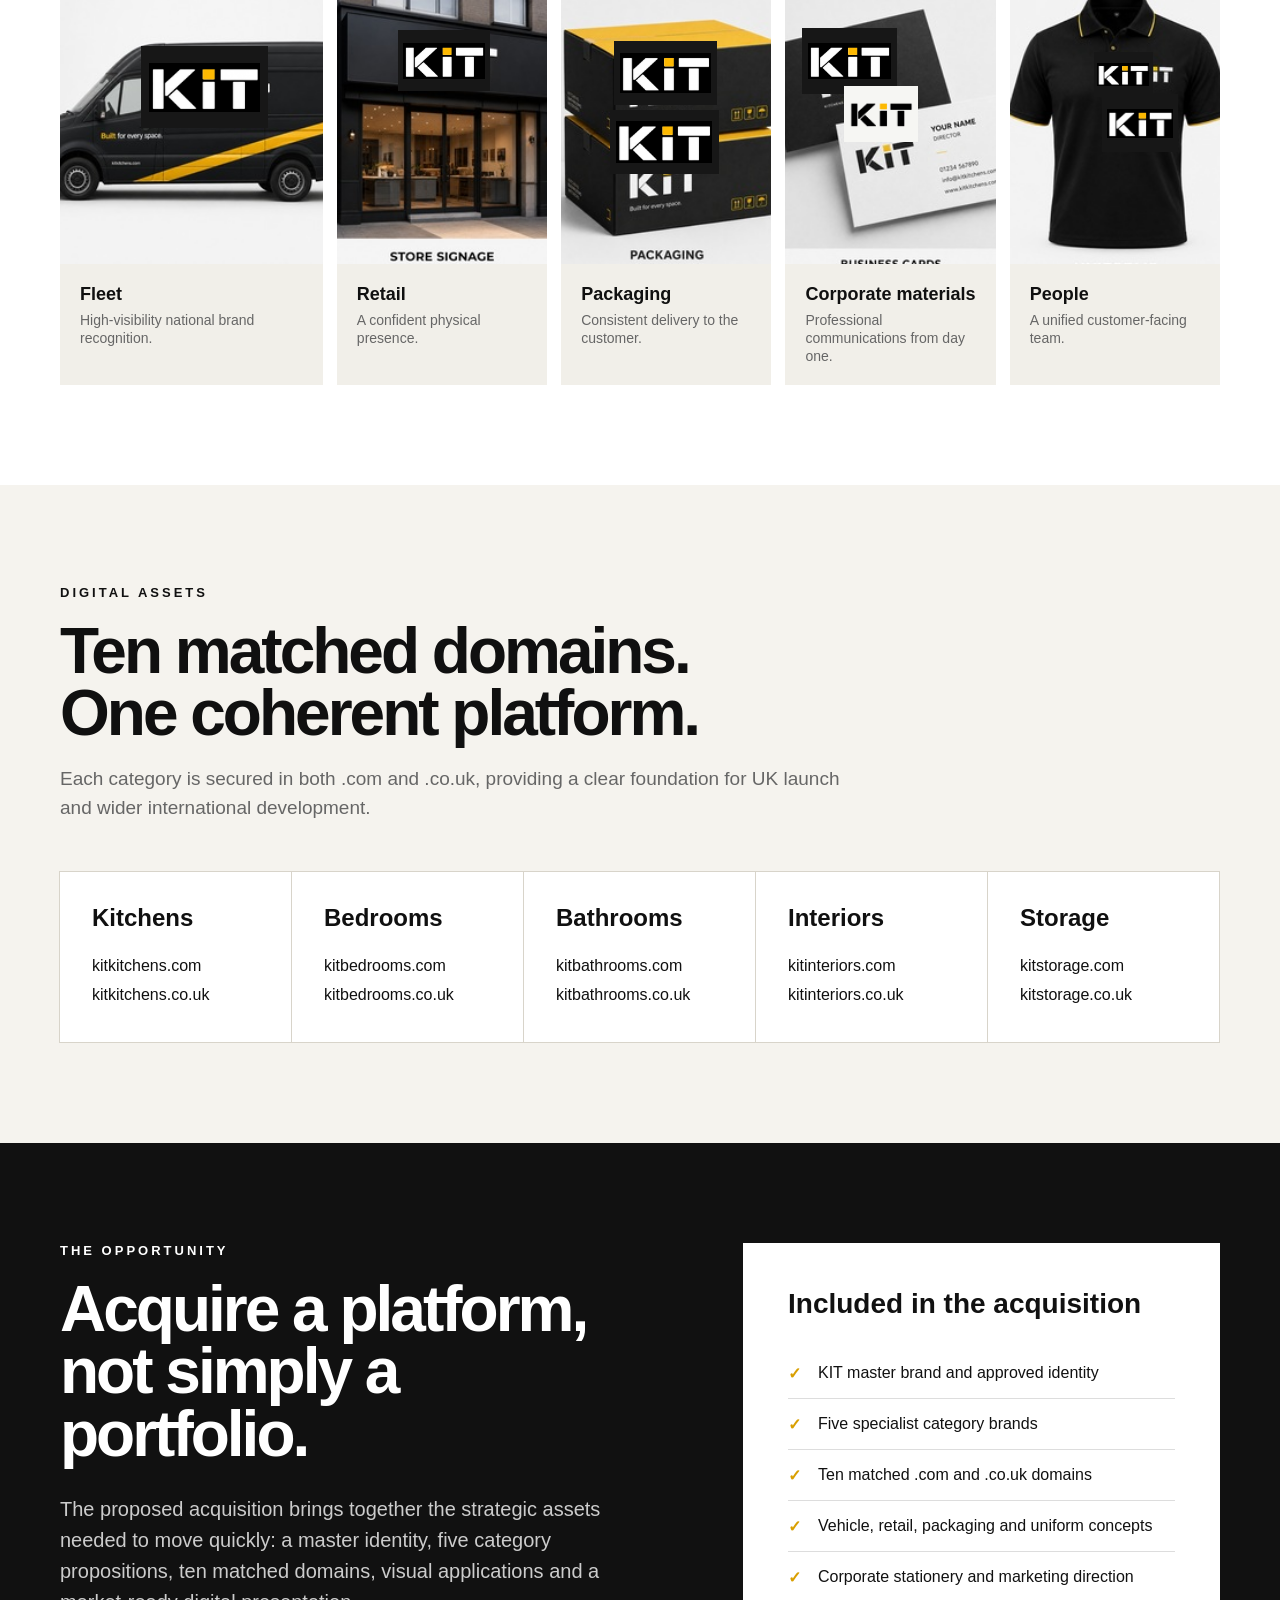
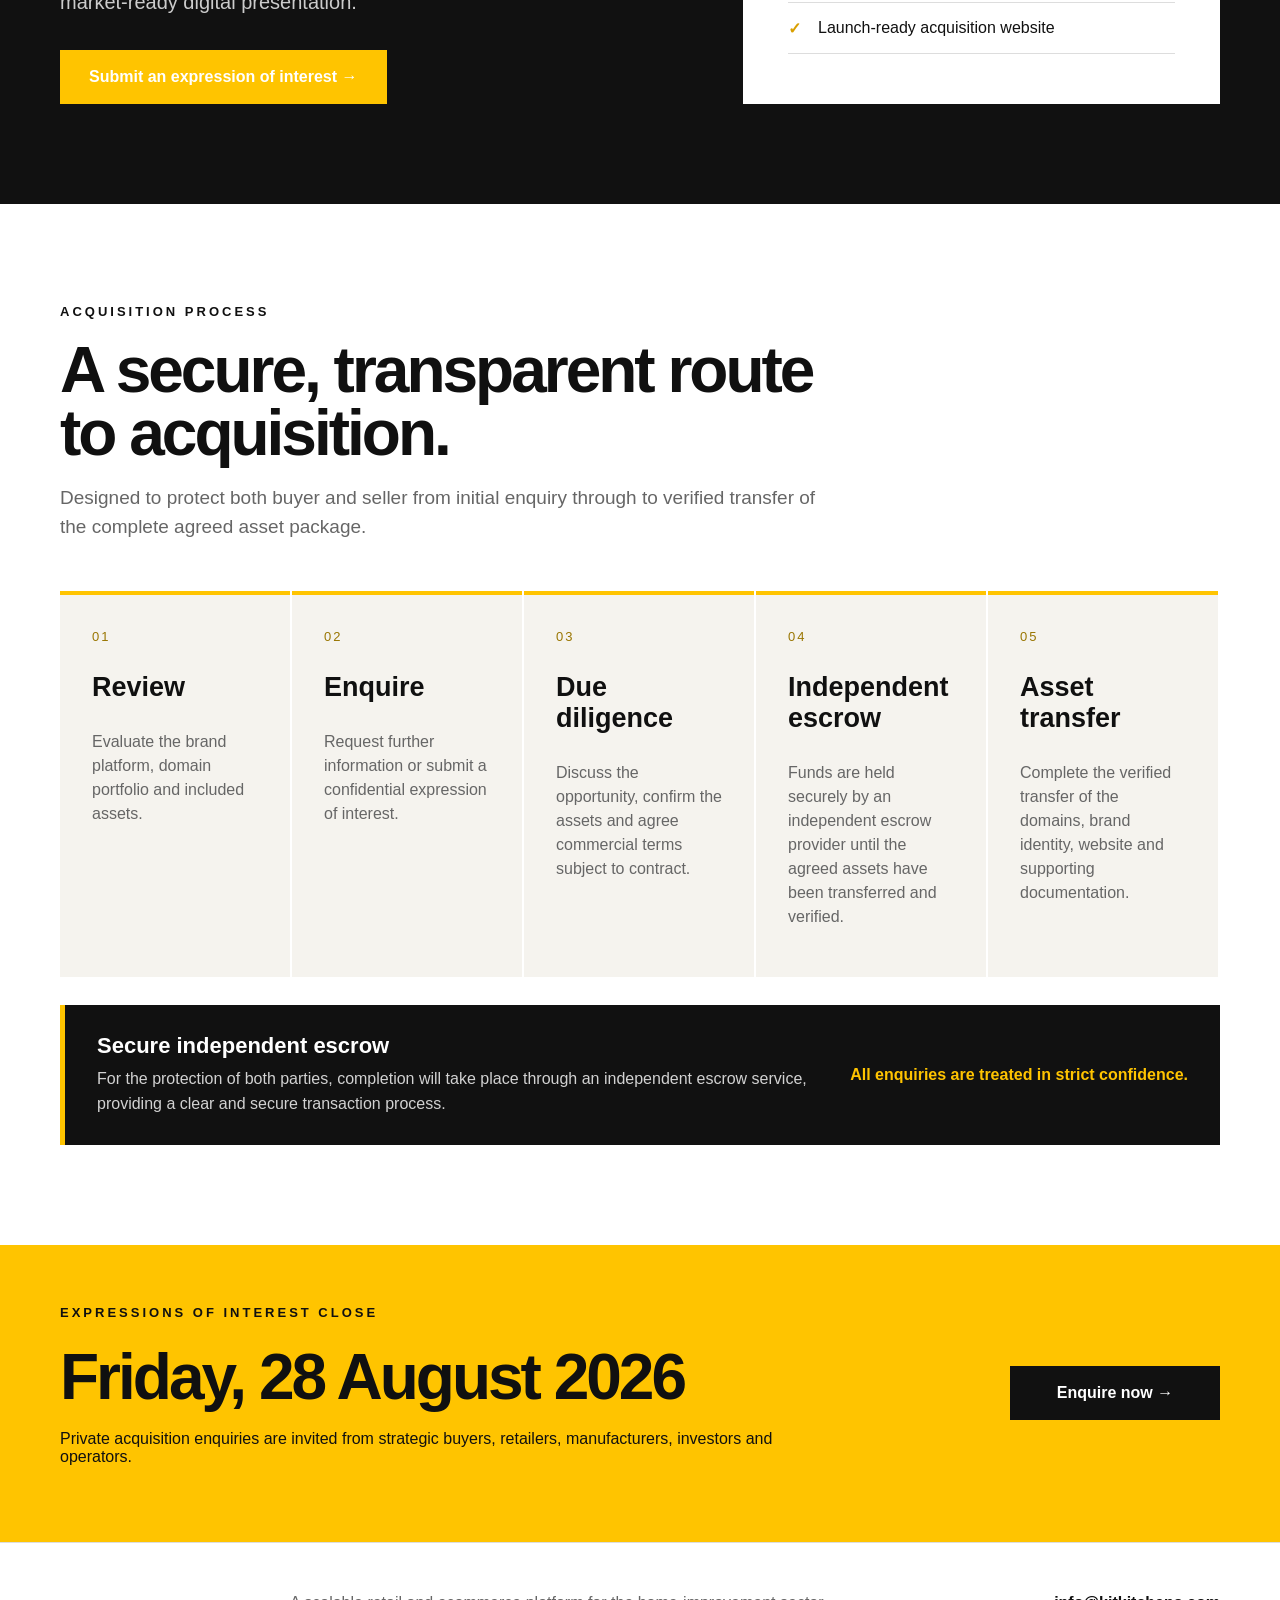
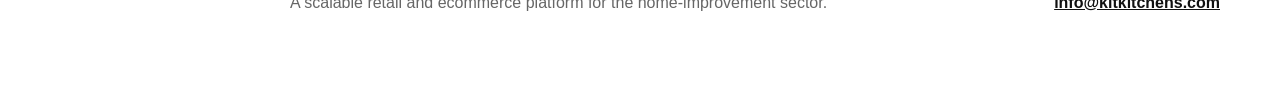
==== commit 6564e18e: "Add files via upload" ====
--- a/index.html
+++ b/index.html
@@ -5,12 +5,17 @@
   <meta name="viewport" content="width=device-width,initial-scale=1">
   <meta name="description" content="KIT is a private acquisition opportunity comprising one master brand, five specialist category brands, ten matched .com and .co.uk domains and a complete launch-ready identity.">
   <title>KIT — Private Acquisition Opportunity</title>
-  <link rel="icon" href="assets/kit-logo.png">
+  <link rel="icon" href="assets/kit-logo.png?v=4">
   <link rel="stylesheet" href="styles.css">
 </head>
 <body>
 <header class="site-header">
-  <a class="brand" href="#top" aria-label="KIT home"><img src="assets/kit-logo.png" alt="KIT"></a>
+  <a class="brand" href="#top" aria-label="KIT home">
+    <picture>
+      <source media="(max-width: 760px)" srcset="assets/kit-logo-reverse.png?v=4">
+      <img src="assets/kit-logo.png?v=4" alt="KIT">
+    </picture>
+  </a>
   <button class="menu-button" aria-expanded="false" aria-controls="main-nav">Menu</button>
   <nav id="main-nav" class="main-nav" aria-label="Primary navigation">
     <a href="#platform">Platform</a><a href="#system">Brand system</a><a href="#family">Brand family</a><a href="#domains">Domains</a><a href="#process">Acquisition Process</a>
@@ -30,7 +35,14 @@
     <p class="lead">KIT is a scalable retail and ecommerce platform for the home-improvement sector—ready to launch independently or extend an established business into new categories and customer markets.</p>
     <div class="hero-actions"><a class="button button-primary" href="#opportunity">Explore the opportunity →</a><a class="button button-outline" href="#system">View brand system →</a></div>
   </div>
-  <div class="hero-visual"><img src="assets/hero-brand-platform.jpg" alt="KIT brand applications including vehicle, packaging and retail environment"></div>
+  <div class="hero-visual hero-logo-corrected"><img src="assets/hero-brand-platform.jpg" alt="KIT brand applications including vehicle, packaging and retail environment">
+    <span class="logo-patch hero-side light"><img src="assets/kit-logo.png?v=5" alt=""></span>
+    <span class="logo-patch hero-rear light"><img src="assets/kit-logo.png?v=5" alt=""></span>
+    <span class="logo-patch hero-box kraft"><img src="assets/kit-logo.png?v=5" alt=""></span>
+    <span class="logo-patch hero-paper light"><img src="assets/kit-logo.png?v=5" alt=""></span>
+    <span class="logo-patch hero-book dark"><img src="assets/kit-logo-reverse.png?v=5" alt=""></span>
+    <span class="logo-patch hero-brochure light"><img src="assets/kit-logo.png?v=5" alt=""></span>
+  </div>
 </section>
 <section class="category-ribbon" id="family" aria-label="KIT brand family">
   <article><div class="line-icon kitchen"></div><h3>KIT Kitchens</h3><p>kitkitchens.com<br>kitkitchens.co.uk</p></article>
@@ -60,7 +72,7 @@
 </section>
 <section class="brand-system section-dark" id="system">
   <div class="section-intro light"><p class="eyebrow">The brand system</p><h2>One recognisable identity.<br>Five focused propositions.</h2><p>The approved KIT mark remains consistent across the platform. Category descriptors provide relevance without fragmenting the master brand.</p></div>
-  <div class="master-lockup"><img src="assets/kit-logo.png" alt="KIT master logo"><div><small>Master brand</small><h3>KIT</h3><p>Simple. Memorable. Built for expansion.</p></div></div>
+  <div class="master-lockup"><picture><source media="(max-width: 760px)" srcset="assets/kit-logo-reverse.png?v=4"><img src="assets/kit-logo.png?v=4" alt="KIT master logo"></picture><div><small>Master brand</small><h3>KIT</h3><p>Simple. Memorable. Built for expansion.</p></div></div>
   <div class="family-grid">
     <article><span>01</span><h3>KIT Kitchens</h3><p>Kitchen furniture, components and complete room propositions.</p></article>
     <article><span>02</span><h3>KIT Bedrooms</h3><p>Fitted and freestanding bedroom furniture and storage.</p></article>
@@ -72,11 +84,11 @@
 <section class="applications section">
   <div class="section-intro"><p class="eyebrow">Commercial applications</p><h2>A complete identity.<br>Ready to enter the market.</h2><p>The brand has been considered across the practical touchpoints required to launch, trade and grow.</p></div>
   <div class="application-grid">
-    <figure class="wide"><img src="assets/vehicle.jpg" alt="KIT vehicle graphics"><figcaption><b>Fleet</b><span>High-visibility national brand recognition.</span></figcaption></figure>
-    <figure><img src="assets/storefront.jpg" alt="KIT retail storefront"><figcaption><b>Retail</b><span>A confident physical presence.</span></figcaption></figure>
-    <figure><img src="assets/packaging.jpg" alt="KIT packaging"><figcaption><b>Packaging</b><span>Consistent delivery to the customer.</span></figcaption></figure>
-    <figure><img src="assets/stationery.jpg" alt="KIT stationery"><figcaption><b>Corporate materials</b><span>Professional communications from day one.</span></figcaption></figure>
-    <figure><img src="assets/uniform.jpg" alt="KIT uniform"><figcaption><b>People</b><span>A unified customer-facing team.</span></figcaption></figure>
+    <figure class="wide logo-asset vehicle-asset"><div class="asset-image"><img src="assets/vehicle.jpg" alt="KIT vehicle graphics"><span class="logo-patch asset-main dark"><img src="assets/kit-logo-reverse.png?v=5" alt=""></span></div><figcaption><b>Fleet</b><span>High-visibility national brand recognition.</span></figcaption></figure>
+    <figure class="logo-asset storefront-asset"><div class="asset-image"><img src="assets/storefront.jpg" alt="KIT retail storefront"><span class="logo-patch asset-main dark"><img src="assets/kit-logo-reverse.png?v=5" alt=""></span></div><figcaption><b>Retail</b><span>A confident physical presence.</span></figcaption></figure>
+    <figure class="logo-asset packaging-asset"><div class="asset-image"><img src="assets/packaging.jpg" alt="KIT packaging"><span class="logo-patch asset-top dark"><img src="assets/kit-logo-reverse.png?v=5" alt=""></span><span class="logo-patch asset-bottom dark"><img src="assets/kit-logo-reverse.png?v=5" alt=""></span></div><figcaption><b>Packaging</b><span>Consistent delivery to the customer.</span></figcaption></figure>
+    <figure class="logo-asset stationery-asset"><div class="asset-image"><img src="assets/stationery.jpg" alt="KIT stationery"><span class="logo-patch asset-dark-card dark"><img src="assets/kit-logo-reverse.png?v=5" alt=""></span><span class="logo-patch asset-light-card light"><img src="assets/kit-logo.png?v=5" alt=""></span></div><figcaption><b>Corporate materials</b><span>Professional communications from day one.</span></figcaption></figure>
+    <figure class="logo-asset uniform-asset"><div class="asset-image"><img src="assets/uniform.jpg" alt="KIT uniform"><span class="logo-patch asset-small dark"><img src="assets/kit-logo-reverse.png?v=5" alt=""></span><span class="logo-patch asset-large dark"><img src="assets/kit-logo-reverse.png?v=5" alt=""></span></div><figcaption><b>People</b><span>A unified customer-facing team.</span></figcaption></figure>
   </div>
 </section>
 <section class="domains section" id="domains">
@@ -103,6 +115,6 @@
   <a class="button button-dark" href="mailto:info@kitkitchens.com?subject=KIT%20Acquisition%20Enquiry">Enquire now →</a>
 </section>
 </main>
-<footer><img src="assets/kit-logo.png" alt="KIT"><p>A scalable retail and ecommerce platform for the home-improvement sector.</p><a href="mailto:info@kitkitchens.com">info@kitkitchens.com</a></footer>
+<footer><picture><source media="(max-width: 760px)" srcset="assets/kit-logo-reverse.png?v=4"><img src="assets/kit-logo.png?v=4" alt="KIT"></picture><p>A scalable retail and ecommerce platform for the home-improvement sector.</p><a href="mailto:info@kitkitchens.com">info@kitkitchens.com</a></footer>
 <script src="script.js"></script>
 </body></html>
--- a/styles.css
+++ b/styles.css
@@ -1,4 +1,4 @@
-:root{--yellow:#ffc400;--ink:#101010;--paper:#f5f3ee;--muted:#686868;--line:#ddd9d0;--white:#fff;--max:1460px}*{box-sizing:border-box}html{scroll-behavior:smooth}body{margin:0;color:var(--ink);font-family:Arial,Helvetica,sans-serif;background:#fff}a{color:inherit}.site-header{height:96px;padding:0 max(3vw,28px);display:flex;align-items:center;justify-content:space-between;border-bottom:1px solid #eee;background:#fff;position:sticky;top:0;z-index:20}.brand img{display:block;width:160px;height:auto}.main-nav{display:flex;align-items:center;gap:38px;font-size:15px}.main-nav>a:not(.button){text-decoration:none}.button{display:inline-flex;align-items:center;justify-content:center;min-height:54px;padding:0 28px;text-decoration:none;font-weight:800;border:1px solid transparent}.button-primary{background:var(--yellow)}.button-outline{border-color:#777;color:#fff}.button-dark{background:#111;color:#fff}.nav-cta{min-height:58px}.menu-button{display:none}.announcement{height:54px;background:var(--yellow);display:flex;align-items:center;justify-content:center;gap:34px;padding:0 24px;font-size:15px}.announcement strong{text-transform:uppercase;letter-spacing:2px}.announcement p{margin:0}.announcement span{width:1px;height:25px;background:#9c7800}.announcement a{font-weight:800}.hero{min-height:590px;display:grid;grid-template-columns:45% 55%;background:#111;overflow:hidden}.hero-copy{padding:42px max(4vw,56px) 38px;color:#fff;display:flex;flex-direction:column;justify-content:center}.eyebrow{text-transform:uppercase;letter-spacing:3px;font-size:13px;font-weight:800;margin:0 0 20px}.hero h1{font-size:clamp(62px,6vw,104px);line-height:.92;letter-spacing:-5px;margin:0 0 28px}.hero h1 em{color:var(--yellow);font-style:normal}.lead{font-size:20px;line-height:1.55;max-width:660px;color:#e7e7e7;margin:0 0 30px}.hero-actions{display:flex;gap:14px}.hero-visual{position:relative;overflow:hidden}.hero-visual:after{content:"";position:absolute;inset:0;background:linear-gradient(90deg,#111 0,transparent 28%)}.hero-visual img{width:100%;height:100%;object-fit:cover}.category-ribbon{display:grid;grid-template-columns:repeat(5,1fr);border-bottom:1px solid var(--line);background:#fff}.category-ribbon article{padding:24px 28px;border-right:1px solid var(--line);display:grid;grid-template-columns:54px 1fr;column-gap:18px}.category-ribbon article:last-child{border-right:0}.category-ribbon h3{margin:1px 0 5px;font-size:21px}.category-ribbon p{grid-column:2;margin:0;line-height:1.45;color:#444;font-size:14px}.line-icon{width:48px;height:48px;border:2px solid var(--yellow);position:relative}.line-icon:before,.line-icon:after{content:"";position:absolute;border:2px solid #222}.kitchen:before{width:30px;height:18px;left:7px;bottom:5px}.kitchen:after{width:12px;height:30px;right:2px;top:3px}.bedroom:before{width:36px;height:18px;left:4px;bottom:6px;border-radius:8px 8px 0 0}.bedroom:after{width:30px;height:5px;left:7px;bottom:1px}.bathroom:before{width:34px;height:18px;left:5px;bottom:8px;border-radius:0 0 13px 13px}.bathroom:after{width:9px;height:19px;right:2px;top:2px;border-width:2px 0 0 2px}.interiors:before{width:24px;height:24px;left:10px;bottom:4px;border-radius:12px 12px 4px 4px}.interiors:after{width:10px;height:30px;right:-8px;top:5px;border-width:0 0 0 2px}.storage:before{width:30px;height:30px;left:7px;top:7px}.storage:after{width:18px;height:2px;left:13px;top:22px;border-width:2px 0 0}.metrics{background:#111;color:#fff;display:grid;grid-template-columns:repeat(5,1fr);padding:28px max(3vw,40px)}.metrics article{padding:8px 25px;border-right:1px solid #777;display:flex;gap:18px;align-items:center}.metrics article:last-child{border:0}.metrics strong{font-size:42px;color:var(--yellow)}.metrics p{font-weight:700;margin:0;line-height:1.3}.metrics span{font-size:13px;font-weight:400;color:#ccc}.metric-date{display:block!important}.metric-date small{display:block;text-transform:uppercase;letter-spacing:2px;color:var(--yellow);font-weight:800}.metric-date strong{display:block;font-size:30px;margin:5px 0}.metric-date p{font-size:12px;color:#ccc}.section{padding:100px max(4vw,60px)}.section-dark{padding:100px max(4vw,60px);background:#111;color:#fff}.section-intro{max-width:780px;margin-bottom:50px}.section-intro h2{font-size:clamp(46px,5vw,80px);letter-spacing:-3px;line-height:.98;margin:0 0 20px}.section-intro>p:not(.eyebrow){font-size:19px;line-height:1.5;color:#666}.section-intro.light>p:not(.eyebrow){color:#c9c9c9}.platform{background:var(--paper)}.platform-grid{display:grid;grid-template-columns:1fr 1.3fr;gap:80px}.platform-copy p{font-size:23px;line-height:1.55;margin:0 0 28px}.use-cases{display:grid;grid-template-columns:1fr 1fr}.use-cases article{padding:30px;border:1px solid #d7d2c8;margin:-1px 0 0 -1px;background:#fff}.use-cases b{display:block;font-size:21px;margin-bottom:12px}.use-cases span{color:#666;line-height:1.5}.master-lockup{display:flex;align-items:center;gap:36px;background:#fff;color:#111;padding:34px 42px;max-width:740px;margin-bottom:40px}.master-lockup img{width:240px}.master-lockup small{text-transform:uppercase;letter-spacing:2px}.master-lockup h3{font-size:42px;margin:6px 0}.master-lockup p{margin:0;color:#555}.family-grid{display:grid;grid-template-columns:repeat(5,1fr);border-top:1px solid #555}.family-grid article{padding:32px 25px;border-right:1px solid #555}.family-grid article:last-child{border:0}.family-grid span{color:var(--yellow);font-size:13px;letter-spacing:2px}.family-grid h3{font-size:25px;margin:18px 0 12px}.family-grid p{color:#bbb;line-height:1.5}.application-grid{display:grid;grid-template-columns:1.25fr repeat(4,1fr);gap:14px}.application-grid figure{margin:0;background:#f1efe9;overflow:hidden}.application-grid img{width:100%;height:265px;object-fit:cover;display:block}.application-grid figcaption{padding:20px}.application-grid b{display:block;font-size:18px;margin-bottom:6px}.application-grid span{font-size:14px;color:#666}.domains{background:var(--paper)}.domain-grid{display:grid;grid-template-columns:repeat(5,1fr)}.domain-grid article{background:#fff;border:1px solid #d8d4ca;margin:-1px 0 0 -1px;padding:32px}.domain-grid h3{font-size:24px;margin:0 0 20px}.domain-grid span,.domain-grid a{display:block;text-decoration:none;line-height:1.8}.opportunity{display:grid;grid-template-columns:1.1fr .9fr;gap:100px}.opportunity h2{font-size:clamp(50px,5vw,82px);line-height:.98;letter-spacing:-3px;margin:0 0 28px}.opportunity-copy>p:not(.eyebrow){color:#ccc;font-size:20px;line-height:1.55;margin-bottom:32px}.included{background:#fff;color:#111;padding:45px}.included h3{font-size:28px;margin-top:0}.included ul{list-style:none;padding:0;margin:0}.included li{padding:16px 0 16px 30px;border-bottom:1px solid #ddd;position:relative}.included li:before{content:"✓";color:#d99f00;font-weight:bold;position:absolute;left:0}.process-grid{list-style:none;display:grid;grid-template-columns:repeat(4,1fr);padding:0;margin:0}.process-grid li{padding:32px;border-top:4px solid var(--yellow);background:var(--paper);margin-right:2px}.process-grid span{font-size:13px;letter-spacing:2px;color:#997500}.process-grid h3{font-size:27px}.process-grid p{color:#666;line-height:1.5}.closing{background:var(--yellow);padding:60px max(4vw,60px);display:flex;justify-content:space-between;align-items:center}.closing h2{font-size:clamp(44px,5vw,78px);letter-spacing:-3px;margin:0 0 14px}.closing p{max-width:760px}.closing .button{min-width:210px}footer{padding:35px max(4vw,60px);display:grid;grid-template-columns:190px 1fr auto;align-items:center;gap:40px;background:#fff;border-top:1px solid #ddd}footer img{width:150px}footer p{color:#666}footer a{font-weight:bold}@media(max-width:1050px){.main-nav{gap:18px}.hero{grid-template-columns:1fr}.hero-visual{height:420px}.category-ribbon,.metrics,.family-grid,.domain-grid{grid-template-columns:repeat(2,1fr)}.application-grid{grid-template-columns:repeat(2,1fr)}.platform-grid,.opportunity{grid-template-columns:1fr}.family-grid article{border-bottom:1px solid #555}.metrics article{border-bottom:1px solid #777}.announcement{font-size:12px}.announcement span{display:none}}@media(max-width:760px){.site-header{height:76px}.brand img{width:120px}.menu-button{display:block;border:0;background:#fff;font-weight:bold}.main-nav{display:none;position:absolute;top:76px;left:0;right:0;background:#fff;padding:25px;flex-direction:column;align-items:stretch;border-bottom:1px solid #ddd}.main-nav.open{display:flex}.announcement{height:auto;padding:12px 18px;display:block;text-align:center}.announcement>*{display:block;margin:5px 0}.hero-copy{padding:42px 25px}.hero h1{font-size:56px;letter-spacing:-3px}.hero-visual{height:300px}.category-ribbon,.metrics,.family-grid,.domain-grid,.application-grid,.process-grid,.use-cases{grid-template-columns:1fr}.category-ribbon article,.metrics article{border-right:0;border-bottom:1px solid var(--line)}.section,.section-dark{padding:70px 25px}.section-intro h2,.opportunity h2{font-size:46px}.platform-grid,.opportunity{gap:35px}.application-grid img{height:240px}.closing{display:block;padding:50px 25px}.closing .button{margin-top:22px}footer{grid-template-columns:1fr;text-align:left}.hero-actions{flex-direction:column}.button{width:100%}}
+:root{--yellow:#ffc400;--ink:#101010;--paper:#f5f3ee;--muted:#686868;--line:#ddd9d0;--white:#fff;--max:1460px}*{box-sizing:border-box}html{scroll-behavior:smooth}body{margin:0;color:var(--ink);font-family:Arial,Helvetica,sans-serif;background:#fff}a{color:inherit}.site-header{height:96px;padding:0 max(3vw,28px);display:flex;align-items:center;justify-content:space-between;border-bottom:1px solid #eee;background:#fff;position:sticky;top:0;z-index:20}.brand img{display:block;width:160px;height:auto}.main-nav{display:flex;align-items:center;gap:38px;font-size:15px}.main-nav>a:not(.button){text-decoration:none}.button{display:inline-flex;align-items:center;justify-content:center;min-height:54px;padding:0 28px;text-decoration:none;font-weight:800;border:1px solid transparent}.button-primary{background:var(--yellow)}.button-outline{border-color:#777;color:#fff}.button-dark{background:#111;color:#fff}.nav-cta{min-height:58px}.menu-button{display:none}.announcement{height:54px;background:var(--yellow);display:flex;align-items:center;justify-content:center;gap:34px;padding:0 24px;font-size:15px}.announcement strong{text-transform:uppercase;letter-spacing:2px}.announcement p{margin:0}.announcement span{width:1px;height:25px;background:#9c7800}.announcement a{font-weight:800}.hero{min-height:590px;display:grid;grid-template-columns:45% 55%;background:#111;overflow:hidden}.hero-copy{padding:42px max(4vw,56px) 38px;color:#fff;display:flex;flex-direction:column;justify-content:center}.eyebrow{text-transform:uppercase;letter-spacing:3px;font-size:13px;font-weight:800;margin:0 0 20px}.hero h1{font-size:clamp(62px,6vw,104px);line-height:.92;letter-spacing:-5px;margin:0 0 28px}.hero h1 em{color:var(--yellow);font-style:normal}.lead{font-size:20px;line-height:1.55;max-width:660px;color:#e7e7e7;margin:0 0 30px}.hero-actions{display:flex;gap:14px}.hero-visual{position:relative;overflow:hidden}.hero-visual:after{content:"";position:absolute;inset:0;background:linear-gradient(90deg,#111 0,transparent 28%)}.hero-visual img{width:100%;height:100%;object-fit:cover}.category-ribbon{display:grid;grid-template-columns:repeat(5,1fr);border-bottom:1px solid var(--line);background:#fff}.category-ribbon article{padding:24px 28px;border-right:1px solid var(--line);display:grid;grid-template-columns:54px 1fr;column-gap:18px}.category-ribbon article:last-child{border-right:0}.category-ribbon h3{margin:1px 0 5px;font-size:21px}.category-ribbon p{grid-column:2;margin:0;line-height:1.45;color:#444;font-size:14px}.line-icon{width:48px;height:48px;border:2px solid var(--yellow);position:relative}.line-icon:before,.line-icon:after{content:"";position:absolute;border:2px solid #222}.kitchen:before{width:30px;height:18px;left:7px;bottom:5px}.kitchen:after{width:12px;height:30px;right:2px;top:3px}.bedroom:before{width:36px;height:18px;left:4px;bottom:6px;border-radius:8px 8px 0 0}.bedroom:after{width:30px;height:5px;left:7px;bottom:1px}.bathroom:before{width:34px;height:18px;left:5px;bottom:8px;border-radius:0 0 13px 13px}.bathroom:after{width:9px;height:19px;right:2px;top:2px;border-width:2px 0 0 2px}.interiors:before{width:24px;height:24px;left:10px;bottom:4px;border-radius:12px 12px 4px 4px}.interiors:after{width:10px;height:30px;right:-8px;top:5px;border-width:0 0 0 2px}.storage:before{width:30px;height:30px;left:7px;top:7px}.storage:after{width:18px;height:2px;left:13px;top:22px;border-width:2px 0 0}.metrics{background:#111;color:#fff;display:grid;grid-template-columns:repeat(5,1fr);padding:28px max(3vw,40px)}.metrics article{padding:8px 25px;border-right:1px solid #777;display:flex;gap:18px;align-items:center}.metrics article:last-child{border:0}.metrics strong{font-size:42px;color:var(--yellow)}.metrics p{font-weight:700;margin:0;line-height:1.3}.metrics span{font-size:13px;font-weight:400;color:#ccc}.metric-date{display:block!important}.metric-date small{display:block;text-transform:uppercase;letter-spacing:2px;color:var(--yellow);font-weight:800}.metric-date strong{display:block;font-size:30px;margin:5px 0}.metric-date p{font-size:12px;color:#ccc}.section{padding:100px max(4vw,60px)}.section-dark{padding:100px max(4vw,60px);background:#111;color:#fff}.section-intro{max-width:780px;margin-bottom:50px}.section-intro h2{font-size:clamp(46px,5vw,80px);letter-spacing:-3px;line-height:.98;margin:0 0 20px}.section-intro>p:not(.eyebrow){font-size:19px;line-height:1.5;color:#666}.section-intro.light>p:not(.eyebrow){color:#c9c9c9}.platform{background:var(--paper)}.platform-grid{display:grid;grid-template-columns:1fr 1.3fr;gap:80px}.platform-copy p{font-size:23px;line-height:1.55;margin:0 0 28px}.use-cases{display:grid;grid-template-columns:1fr 1fr}.use-cases article{padding:30px;border:1px solid #d7d2c8;margin:-1px 0 0 -1px;background:#fff}.use-cases b{display:block;font-size:21px;margin-bottom:12px}.use-cases span{color:#666;line-height:1.5}.master-lockup{display:flex;align-items:center;gap:36px;background:#fff;color:#111;padding:34px 42px;max-width:740px;margin-bottom:40px}.master-lockup img{width:240px}.master-lockup small{text-transform:uppercase;letter-spacing:2px}.master-lockup h3{font-size:42px;margin:6px 0}.master-lockup p{margin:0;color:#555}.family-grid{display:grid;grid-template-columns:repeat(5,1fr);border-top:1px solid #555}.family-grid article{padding:32px 25px;border-right:1px solid #555}.family-grid article:last-child{border:0}.family-grid span{color:var(--yellow);font-size:13px;letter-spacing:2px}.family-grid h3{font-size:25px;margin:18px 0 12px}.family-grid p{color:#bbb;line-height:1.5}.application-grid{display:grid;grid-template-columns:1.25fr repeat(4,1fr);gap:14px}.application-grid figure{margin:0;background:#f1efe9;overflow:hidden}.application-grid img{width:100%;height:265px;object-fit:cover;display:block}.application-grid figcaption{padding:20px}.application-grid b{display:block;font-size:18px;margin-bottom:6px}.application-grid span{font-size:14px;color:#666}.domains{background:var(--paper)}.domain-grid{display:grid;grid-template-columns:repeat(5,1fr)}.domain-grid article{background:#fff;border:1px solid #d8d4ca;margin:-1px 0 0 -1px;padding:32px}.domain-grid h3{font-size:24px;margin:0 0 20px}.domain-grid span,.domain-grid a{display:block;text-decoration:none;line-height:1.8}.opportunity{display:grid;grid-template-columns:1.1fr .9fr;gap:100px}.opportunity h2{font-size:clamp(50px,5vw,82px);line-height:.98;letter-spacing:-3px;margin:0 0 28px}.opportunity-copy>p:not(.eyebrow){color:#ccc;font-size:20px;line-height:1.55;margin-bottom:32px}.included{background:#fff;color:#111;padding:45px}.included h3{font-size:28px;margin-top:0}.included ul{list-style:none;padding:0;margin:0}.included li{padding:16px 0 16px 30px;border-bottom:1px solid #ddd;position:relative}.included li:before{content:"✓";color:#d99f00;font-weight:bold;position:absolute;left:0}.process-grid{list-style:none;display:grid;grid-template-columns:repeat(4,1fr);padding:0;margin:0}.process-grid li{padding:32px;border-top:4px solid var(--yellow);background:var(--paper);margin-right:2px}.process-grid span{font-size:13px;letter-spacing:2px;color:#997500}.process-grid h3{font-size:27px}.process-grid p{color:#666;line-height:1.5}.closing{background:var(--yellow);padding:60px max(4vw,60px);display:flex;justify-content:space-between;align-items:center}.closing h2{font-size:clamp(44px,5vw,78px);letter-spacing:-3px;margin:0 0 14px}.closing p{max-width:760px}.closing .button{min-width:210px}footer{padding:35px max(4vw,60px);display:grid;grid-template-columns:190px 1fr auto;align-items:center;gap:40px;background:#fff;border-top:1px solid #ddd}footer img{width:150px}footer p{color:#666}footer a{font-weight:bold}@media(max-width:1050px){.main-nav{gap:18px}.hero{grid-template-columns:1fr}.hero-visual{height:420px}.category-ribbon,.metrics,.family-grid,.domain-grid{grid-template-columns:repeat(2,1fr)}.application-grid{grid-template-columns:repeat(2,1fr)}.platform-grid,.opportunity{grid-template-columns:1fr}.family-grid article{border-bottom:1px solid #555}.metrics article{border-bottom:1px solid #777}.announcement{font-size:12px}.announcement span{display:none}}@media(max-width:760px){.site-header{height:96px;background:#080808;border-bottom-color:#2b2b2b;padding-left:24px;padding-right:24px}.brand,.brand picture{display:block;line-height:0}.brand img{width:150px;height:auto}.menu-button{display:block;border:1px solid #3d3d3d;background:#242424;color:#fff;font-weight:bold;padding:12px 16px;font-size:16px}.main-nav{display:none;position:absolute;top:96px;left:0;right:0;background:#111;color:#fff;padding:25px;flex-direction:column;align-items:stretch;border-bottom:1px solid #333}.main-nav.open{display:flex}.announcement{height:auto;padding:12px 18px;display:block;text-align:center}.announcement>*{display:block;margin:5px 0}.hero-copy{padding:42px 25px}.hero h1{font-size:56px;letter-spacing:-3px}.hero-visual{height:300px}.category-ribbon,.metrics,.family-grid,.domain-grid,.application-grid,.process-grid,.use-cases{grid-template-columns:1fr}.category-ribbon article,.metrics article{border-right:0;border-bottom:1px solid var(--line)}.section,.section-dark{padding:70px 25px}.section-intro h2,.opportunity h2{font-size:46px}.platform-grid,.opportunity{gap:35px}.application-grid img{height:240px}.closing{display:block;padding:50px 25px}.closing .button{margin-top:22px}footer{grid-template-columns:1fr;text-align:left}.hero-actions{flex-direction:column}.button{width:100%}}
 
 /* Final locked acquisition-process refinement */
 .process-grid-five{grid-template-columns:repeat(5,1fr)}
@@ -8,3 +8,41 @@
 .escrow-assurance .confidentiality{white-space:nowrap;color:var(--yellow);font-weight:800}
 @media(max-width:1050px){.process-grid-five{grid-template-columns:repeat(2,1fr)}.escrow-assurance{align-items:flex-start}}
 @media(max-width:760px){.process-grid-five{grid-template-columns:1fr}.escrow-assurance{display:block}.escrow-assurance .confidentiality{white-space:normal;margin-top:18px}}
+
+/* Locked mobile logo consistency: exact master geometry, reverse colour only. */
+@media(max-width:760px){
+  .master-lockup{background:#111;color:#fff;border:1px solid #2b2b2b}
+  .master-lockup picture,.master-lockup picture img,footer picture,footer picture img{display:block}
+  .master-lockup picture img{width:240px;max-width:100%;height:auto}
+  .master-lockup p{color:#bbb}
+  footer{background:#111;color:#fff;border-top-color:#333}
+  footer picture img{width:150px;height:auto}
+  footer p{color:#bbb}
+}
+
+
+/* Locked master-logo correction overlays. These preserve the approved images and
+   replace only the inconsistent embedded marks with the exact locked artwork. */
+.logo-patch{position:absolute;display:flex;align-items:center;justify-content:center;z-index:3;overflow:hidden}
+.logo-patch img{width:88%;height:88%;object-fit:contain;display:block}
+.logo-patch.light{background:#f6f6f3}
+.logo-patch.dark{background:#171717}
+.logo-patch.kraft{background:#b47747}
+.hero-visual:after{z-index:1}.hero-visual>img{position:relative;z-index:0}
+.hero-side{left:27.6%;top:25.2%;width:19.6%;height:14.7%}
+.hero-rear{left:59.4%;top:20.3%;width:13.8%;height:14.1%}
+.hero-box{left:39.3%;top:64.1%;width:18.6%;height:17.0%}
+.hero-paper{left:62.0%;top:68.9%;width:14.8%;height:13.9%}
+.hero-book{left:74.8%;top:68.8%;width:13.4%;height:14.7%}
+.hero-brochure{left:2.6%;top:74.2%;width:10.8%;height:9.2%}
+.asset-image{position:relative;height:265px;overflow:hidden}
+.asset-image>img{width:100%;height:100%;object-fit:cover;display:block}
+.vehicle-asset .asset-main{left:31%;top:18%;width:48%;height:31%}
+.storefront-asset .asset-main{left:29%;top:12%;width:44%;height:23%}
+.packaging-asset .asset-top{left:25%;top:16%;width:49%;height:24%}
+.packaging-asset .asset-bottom{left:23%;top:42%;width:52%;height:24%}
+.stationery-asset .asset-dark-card{left:8%;top:11%;width:45%;height:25%}
+.stationery-asset .asset-light-card{left:28%;top:33%;width:35%;height:21%}
+.uniform-asset .asset-small{left:40%;top:20%;width:28%;height:17%}
+.uniform-asset .asset-large{left:44%;top:36%;width:36%;height:22%}
+@media(max-width:760px){.asset-image{height:240px}}
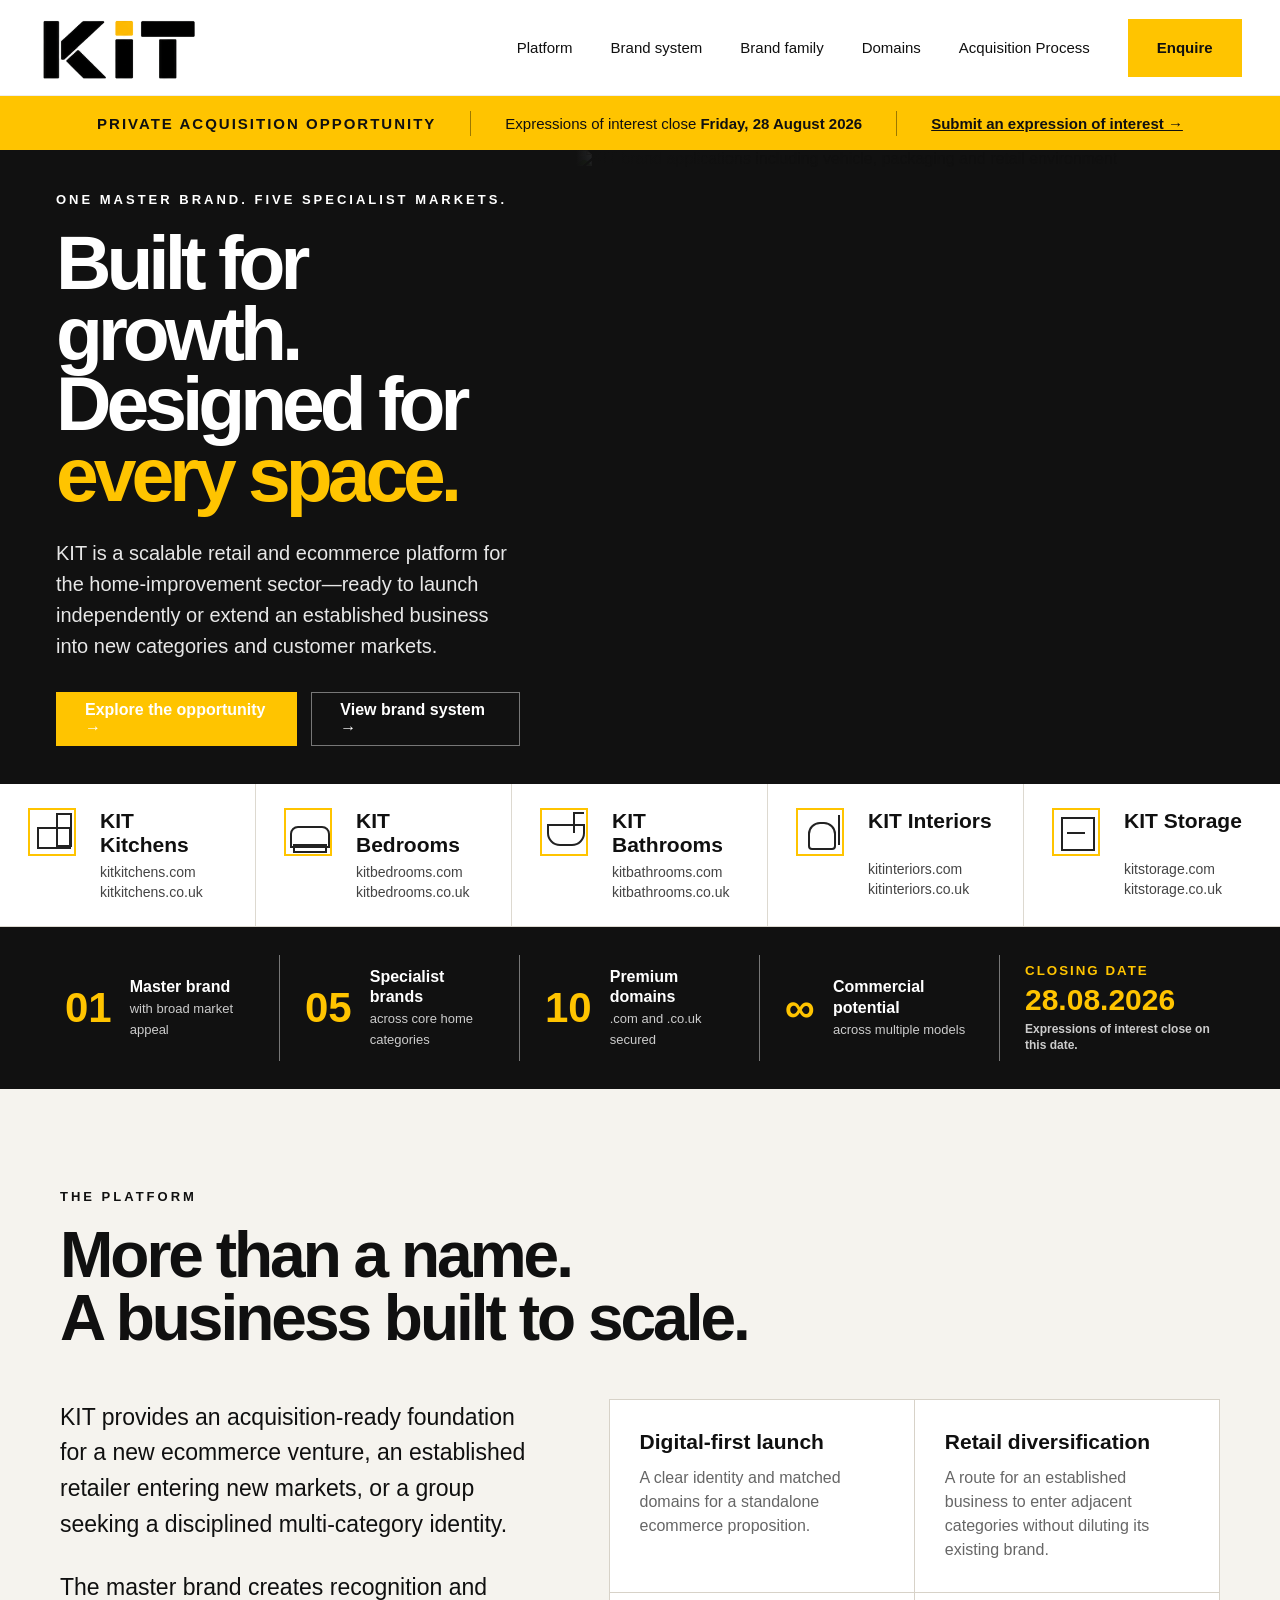
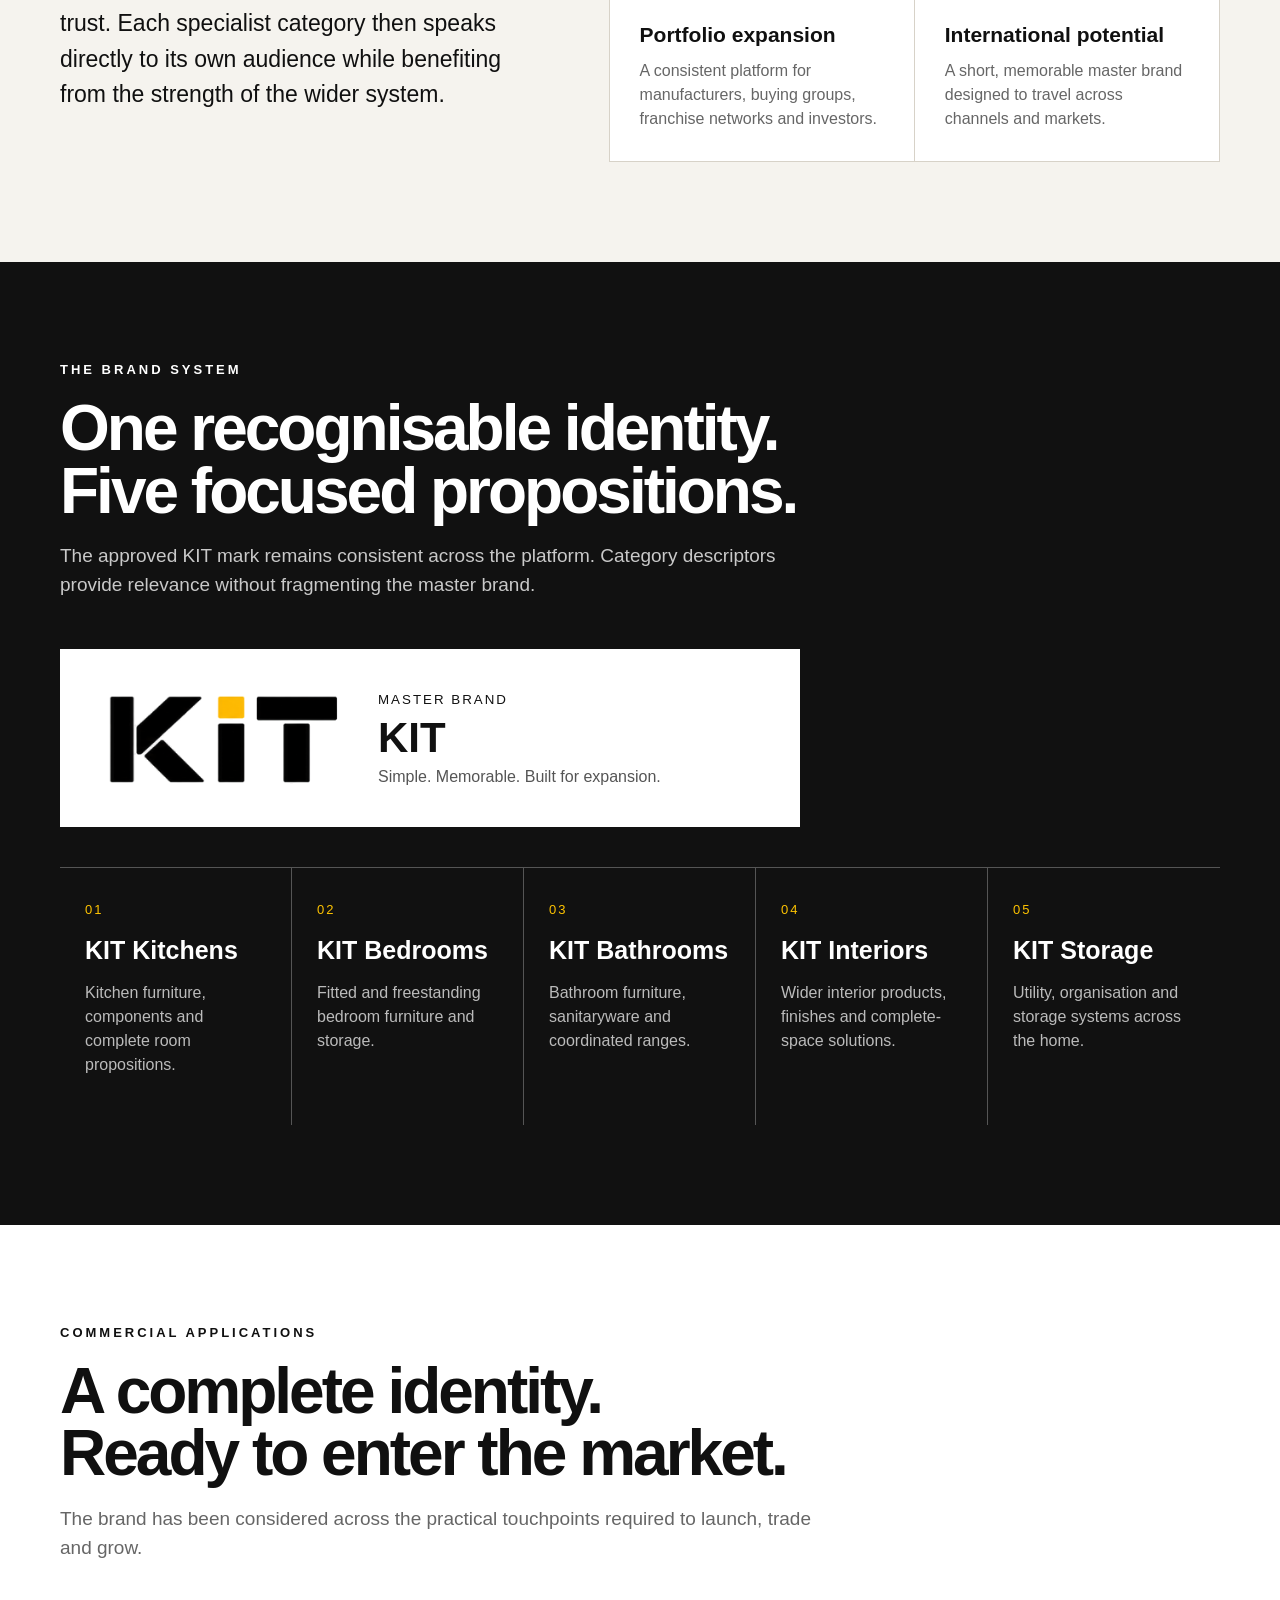
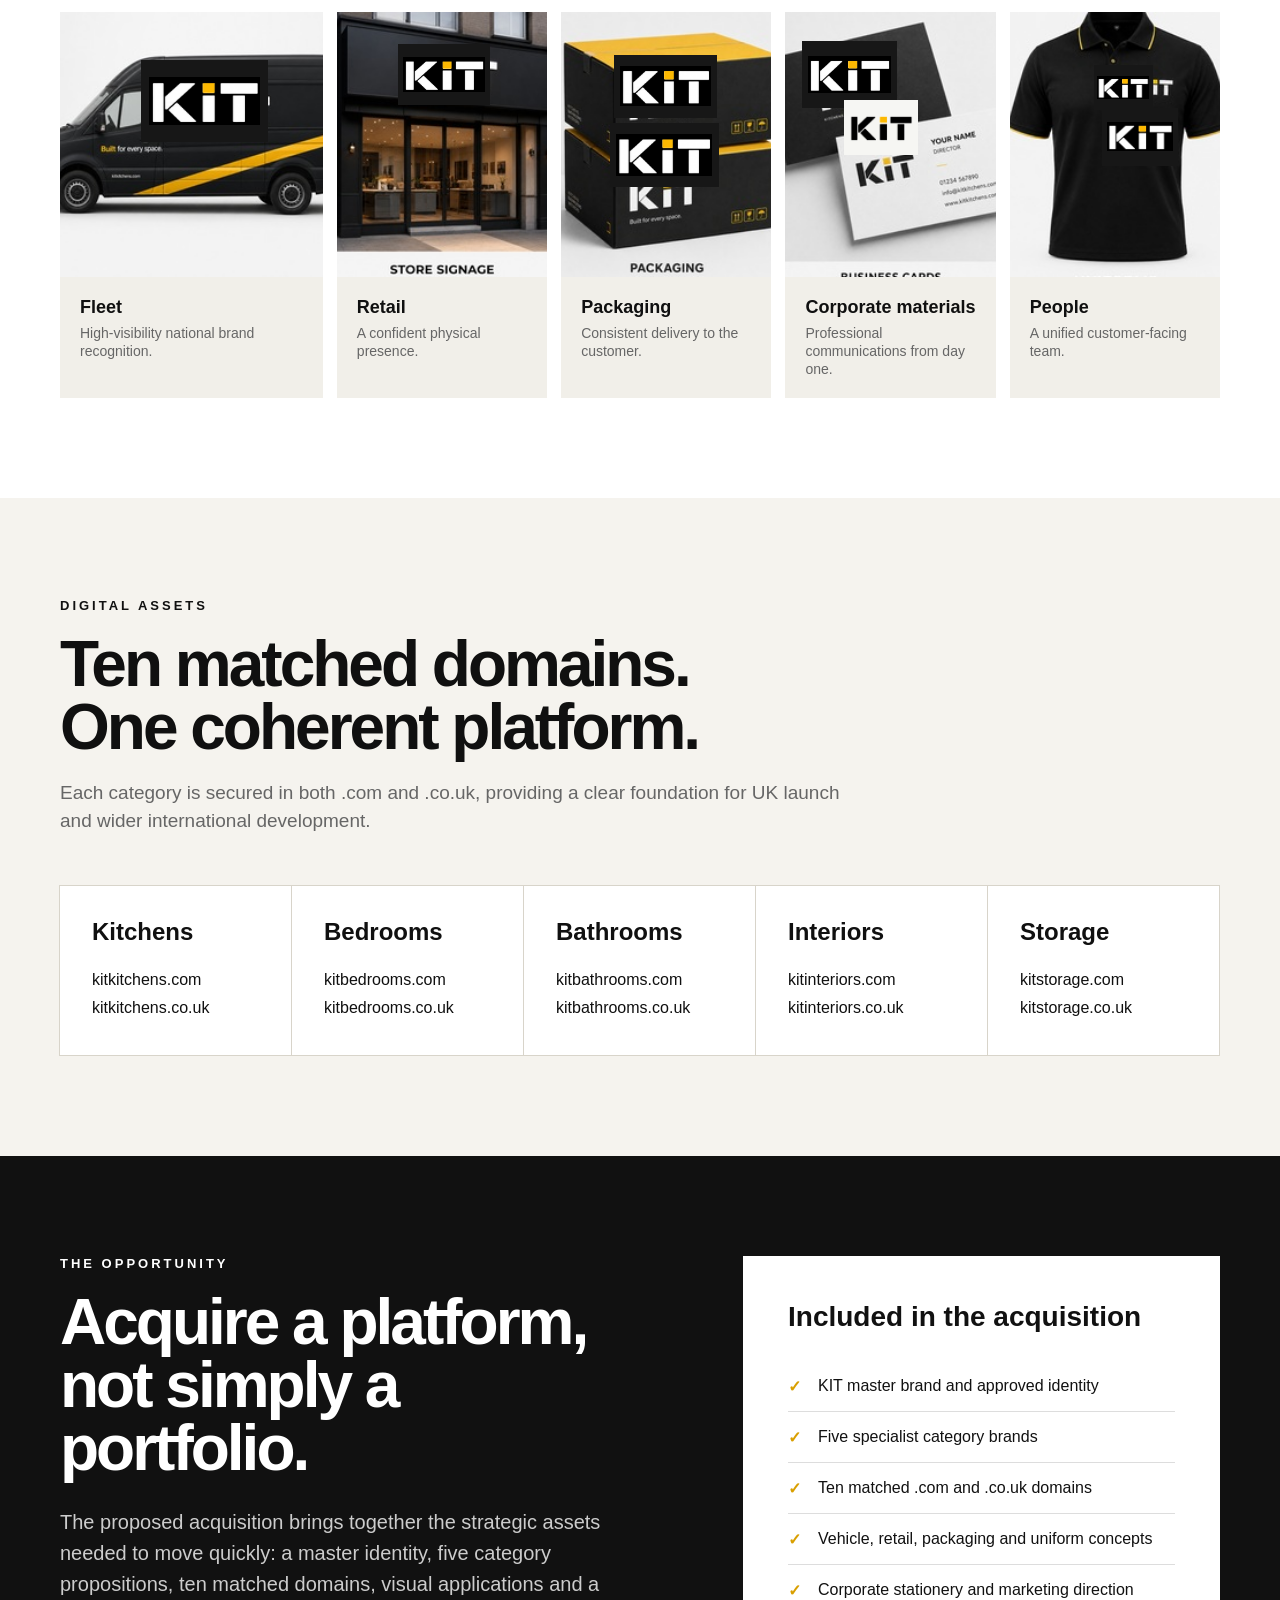
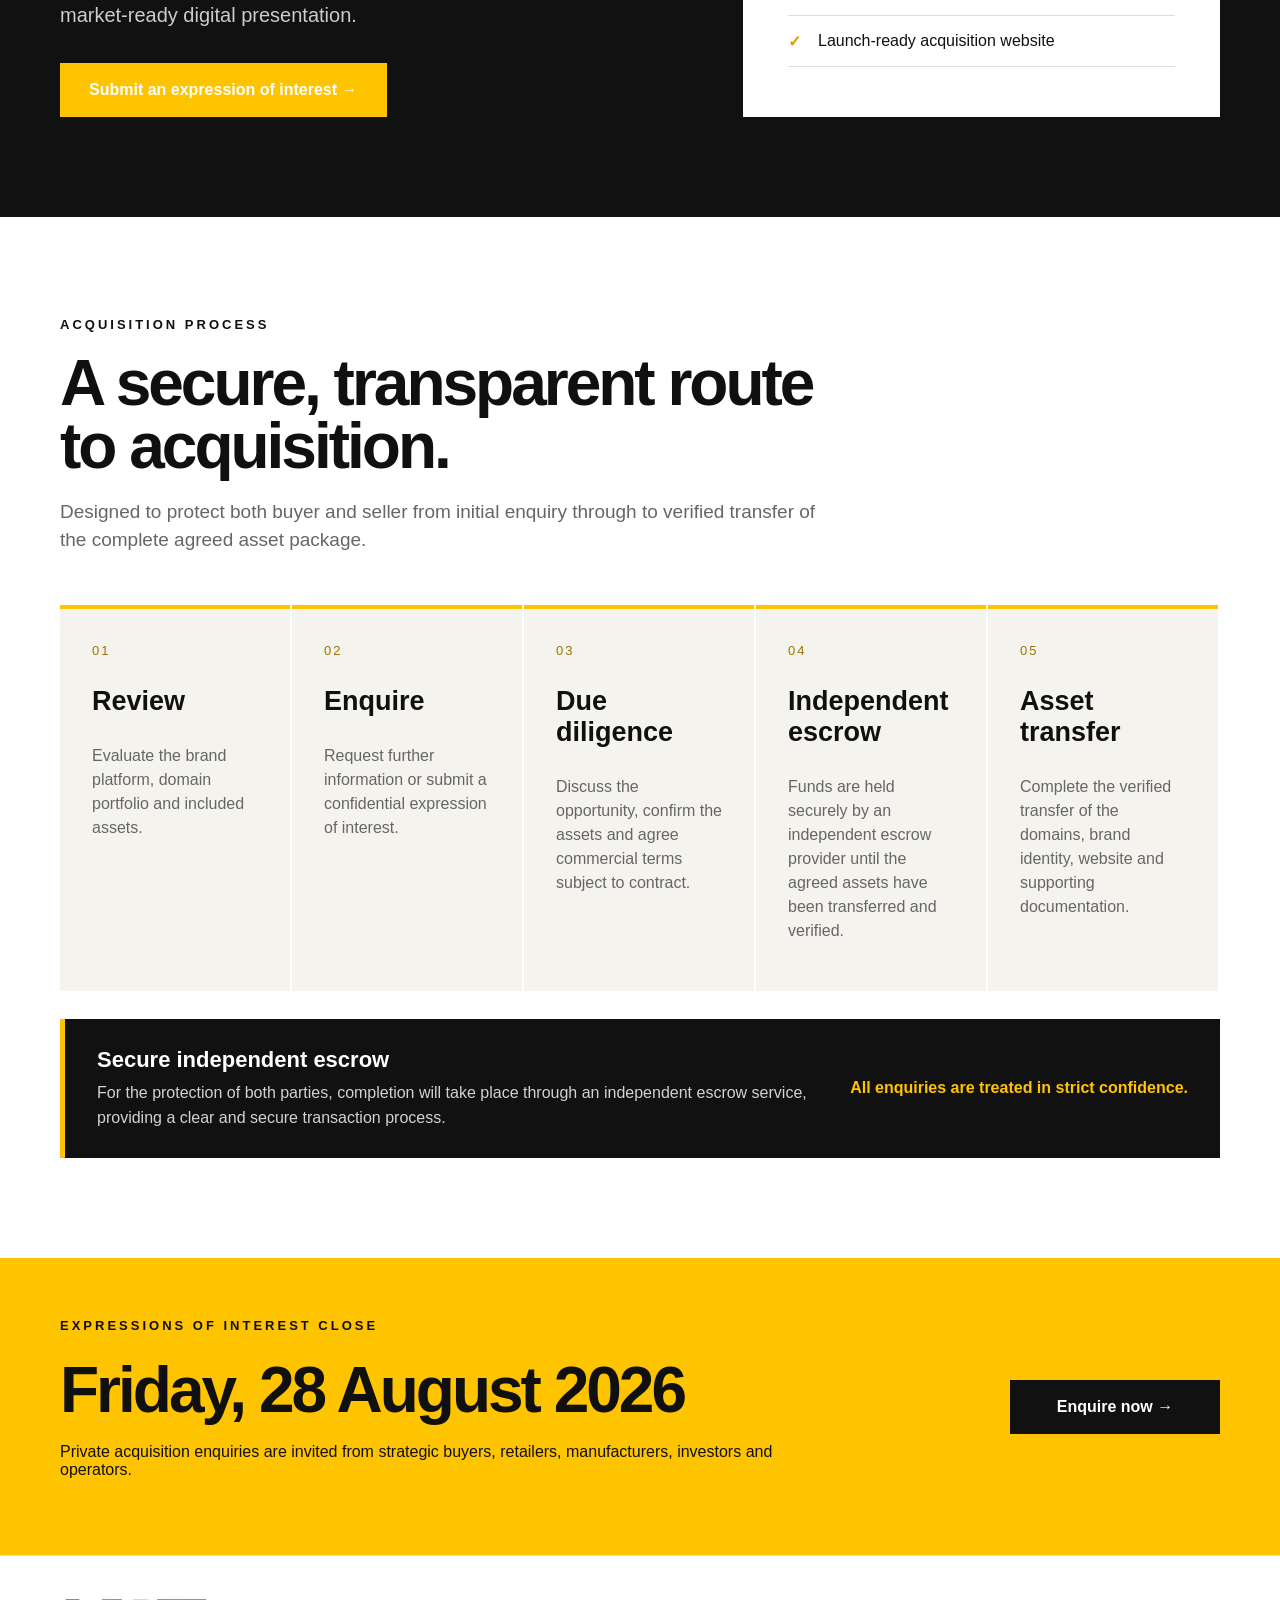
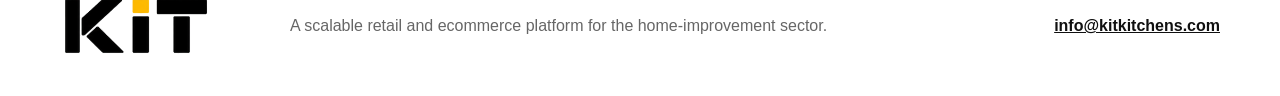
==== commit c9ffb38f: "Add files via upload" ====
--- a/index.html
+++ b/index.html
@@ -35,14 +35,7 @@
     <p class="lead">KIT is a scalable retail and ecommerce platform for the home-improvement sector—ready to launch independently or extend an established business into new categories and customer markets.</p>
     <div class="hero-actions"><a class="button button-primary" href="#opportunity">Explore the opportunity →</a><a class="button button-outline" href="#system">View brand system →</a></div>
   </div>
-  <div class="hero-visual hero-logo-corrected"><img src="assets/hero-brand-platform.jpg" alt="KIT brand applications including vehicle, packaging and retail environment">
-    <span class="logo-patch hero-side light"><img src="assets/kit-logo.png?v=5" alt=""></span>
-    <span class="logo-patch hero-rear light"><img src="assets/kit-logo.png?v=5" alt=""></span>
-    <span class="logo-patch hero-box kraft"><img src="assets/kit-logo.png?v=5" alt=""></span>
-    <span class="logo-patch hero-paper light"><img src="assets/kit-logo.png?v=5" alt=""></span>
-    <span class="logo-patch hero-book dark"><img src="assets/kit-logo-reverse.png?v=5" alt=""></span>
-    <span class="logo-patch hero-brochure light"><img src="assets/kit-logo.png?v=5" alt=""></span>
-  </div>
+  <div class="hero-visual"><img src="assets/hero-brand-platform-v12.jpg?v=12" alt="KIT brand applications including vehicle, packaging and retail environment"></div>
 </section>
 <section class="category-ribbon" id="family" aria-label="KIT brand family">
   <article><div class="line-icon kitchen"></div><h3>KIT Kitchens</h3><p>kitkitchens.com<br>kitkitchens.co.uk</p></article>
--- a/styles.css
+++ b/styles.css
@@ -29,12 +29,6 @@
 .logo-patch.dark{background:#171717}
 .logo-patch.kraft{background:#b47747}
 .hero-visual:after{z-index:1}.hero-visual>img{position:relative;z-index:0}
-.hero-side{left:27.6%;top:25.2%;width:19.6%;height:14.7%}
-.hero-rear{left:59.4%;top:20.3%;width:13.8%;height:14.1%}
-.hero-box{left:39.3%;top:64.1%;width:18.6%;height:17.0%}
-.hero-paper{left:62.0%;top:68.9%;width:14.8%;height:13.9%}
-.hero-book{left:74.8%;top:68.8%;width:13.4%;height:14.7%}
-.hero-brochure{left:2.6%;top:74.2%;width:10.8%;height:9.2%}
 .asset-image{position:relative;height:265px;overflow:hidden}
 .asset-image>img{width:100%;height:100%;object-fit:cover;display:block}
 .vehicle-asset .asset-main{left:31%;top:18%;width:48%;height:31%}
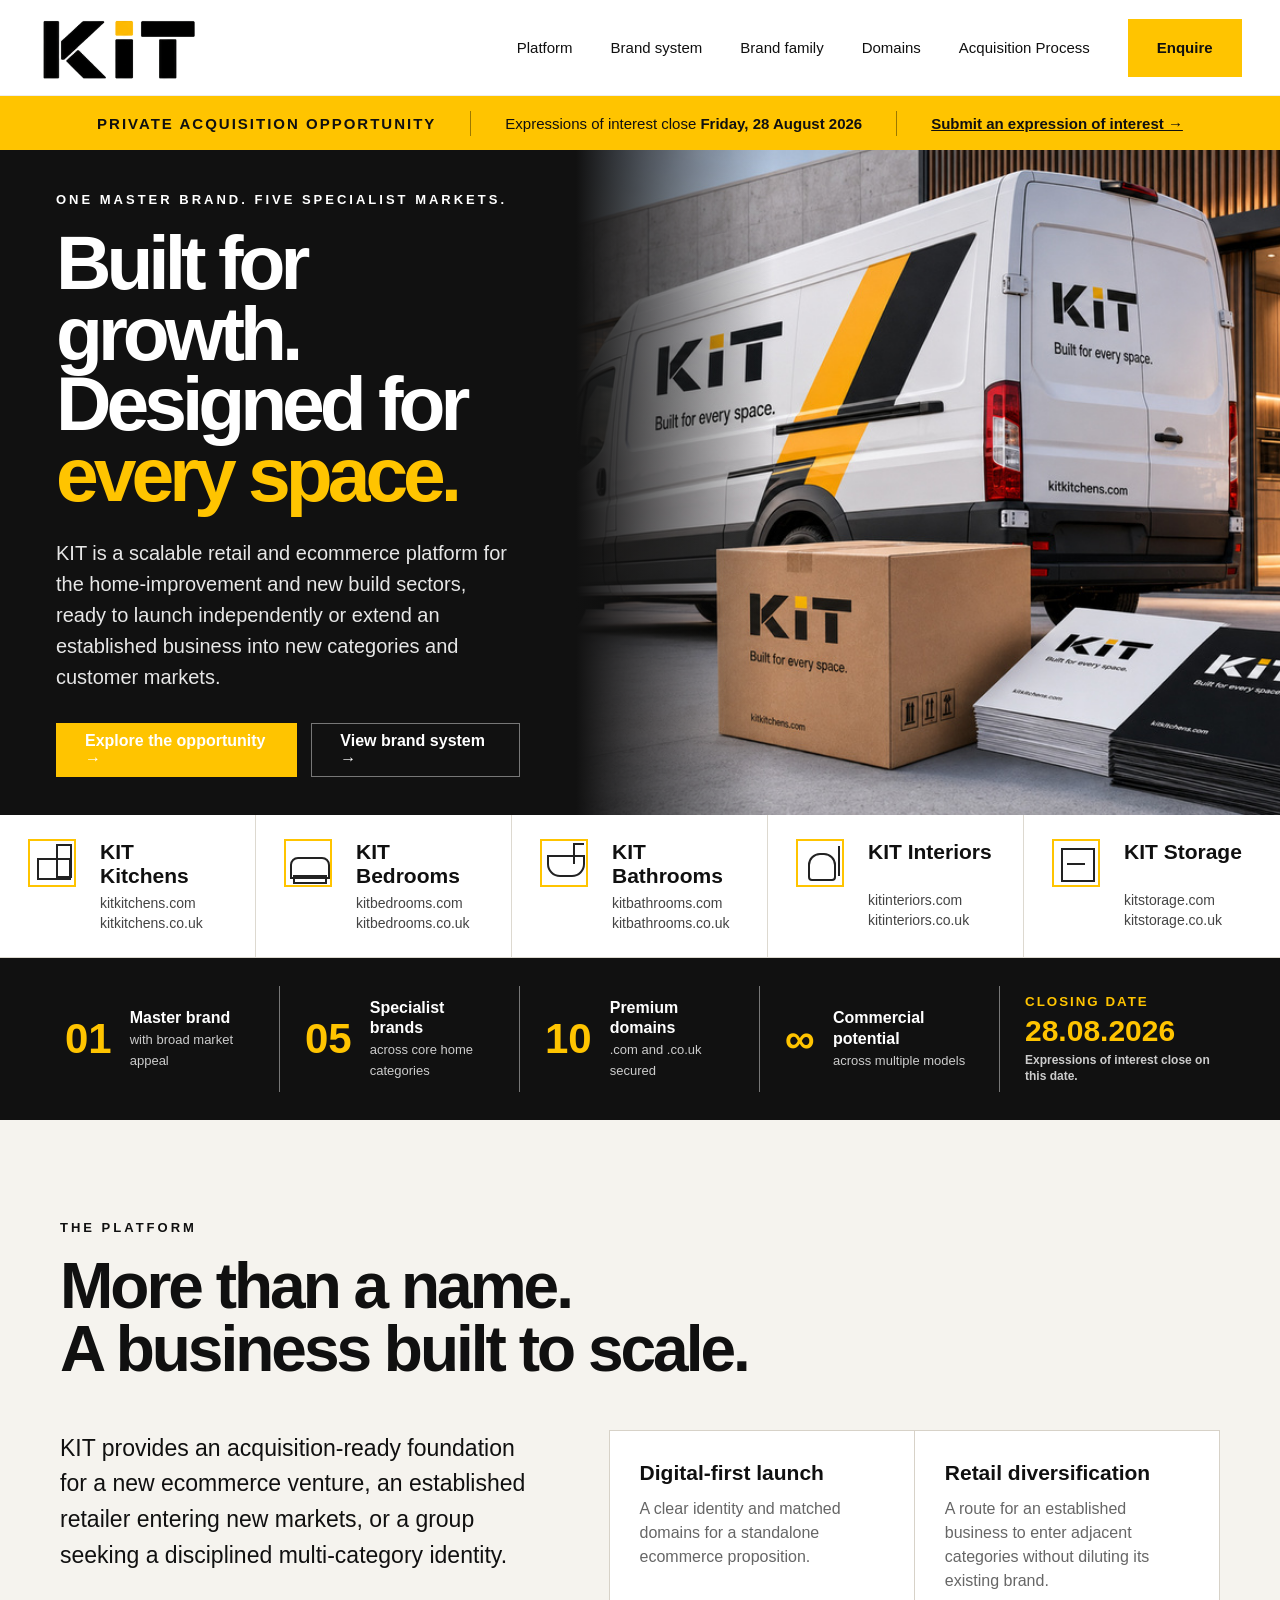
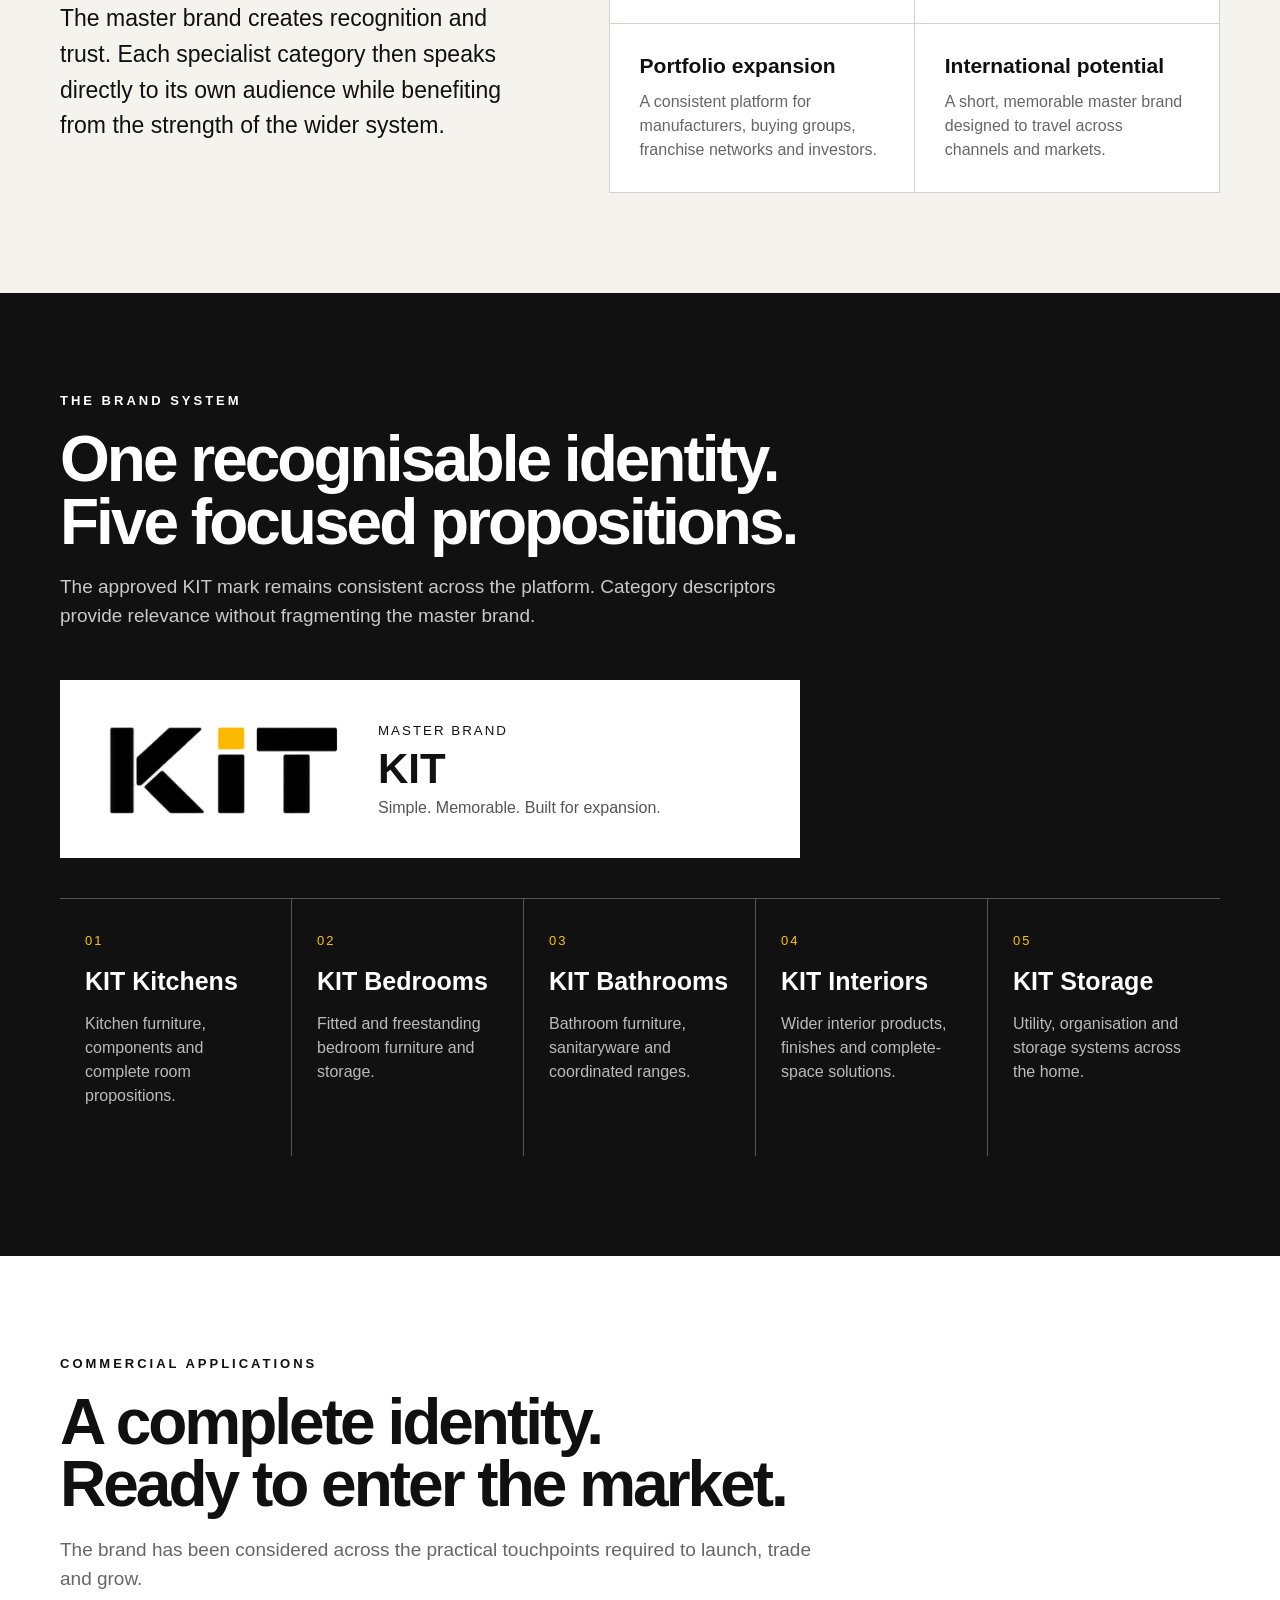
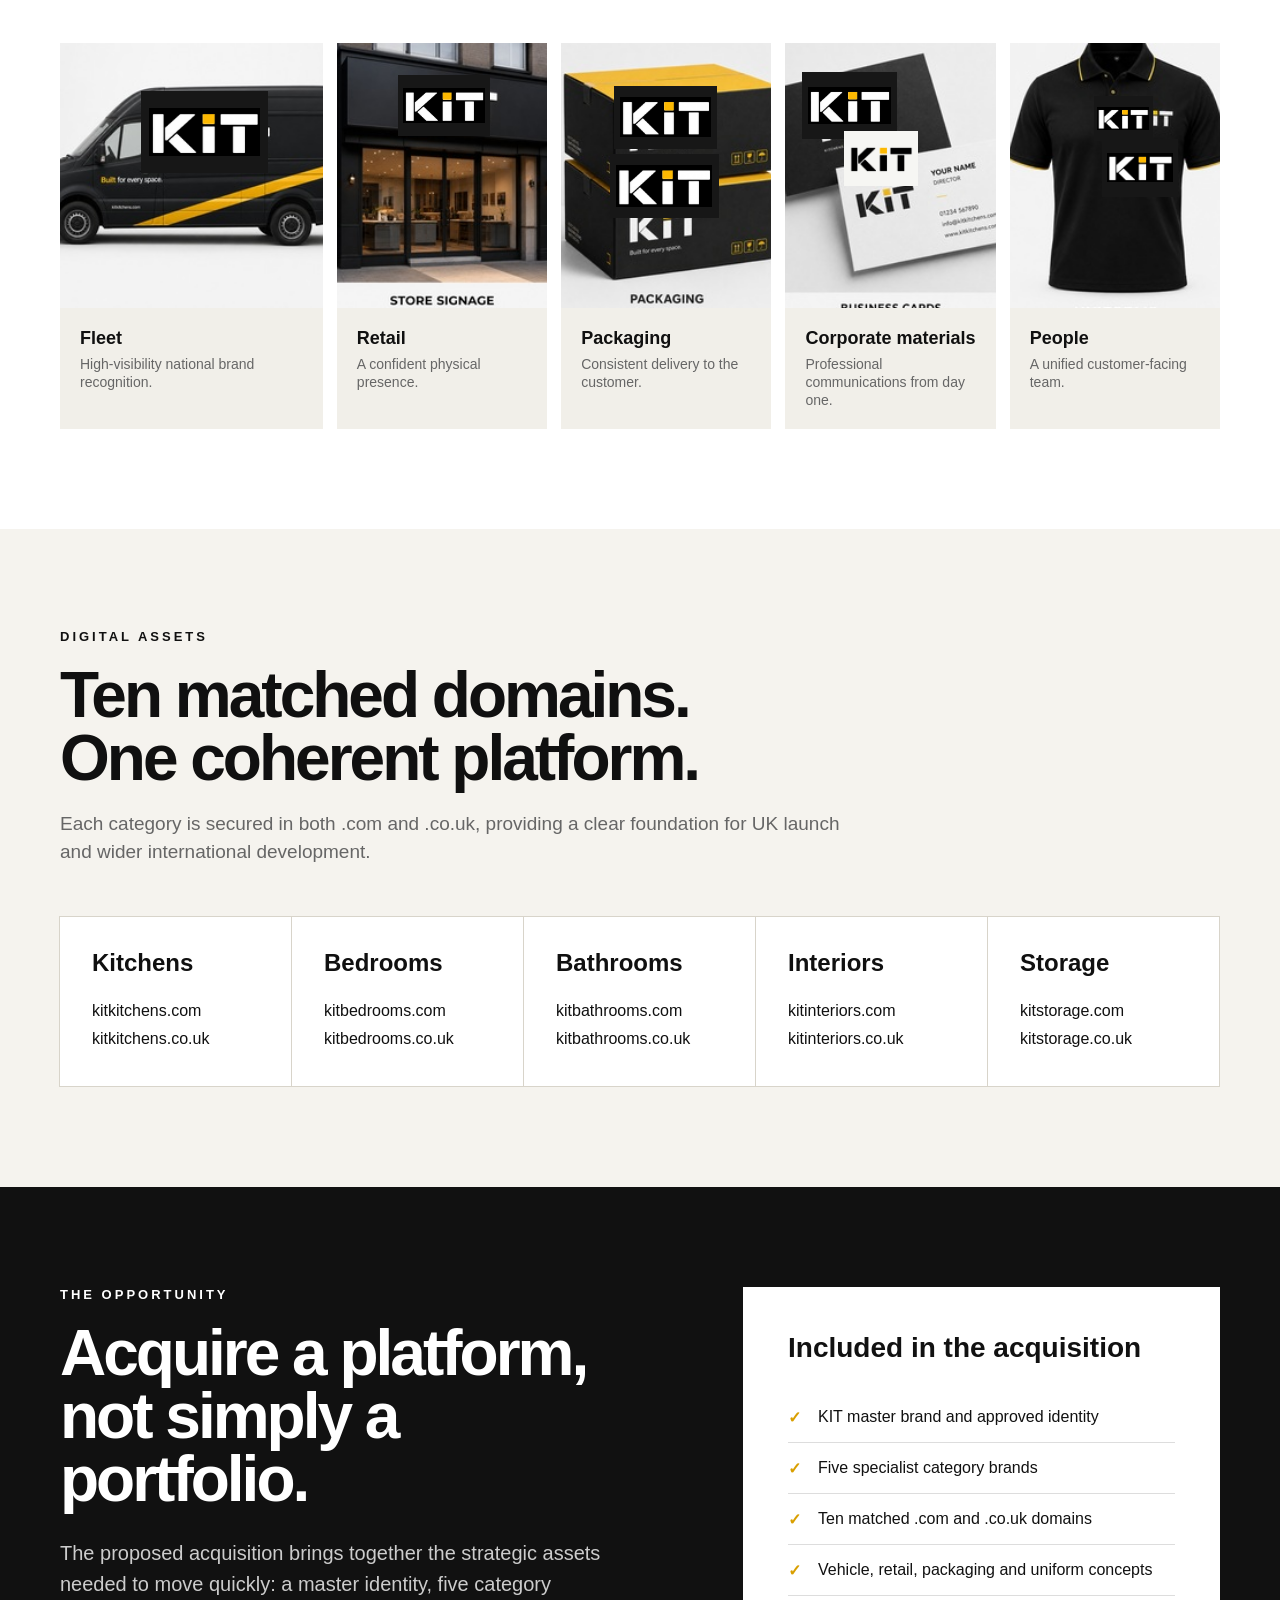
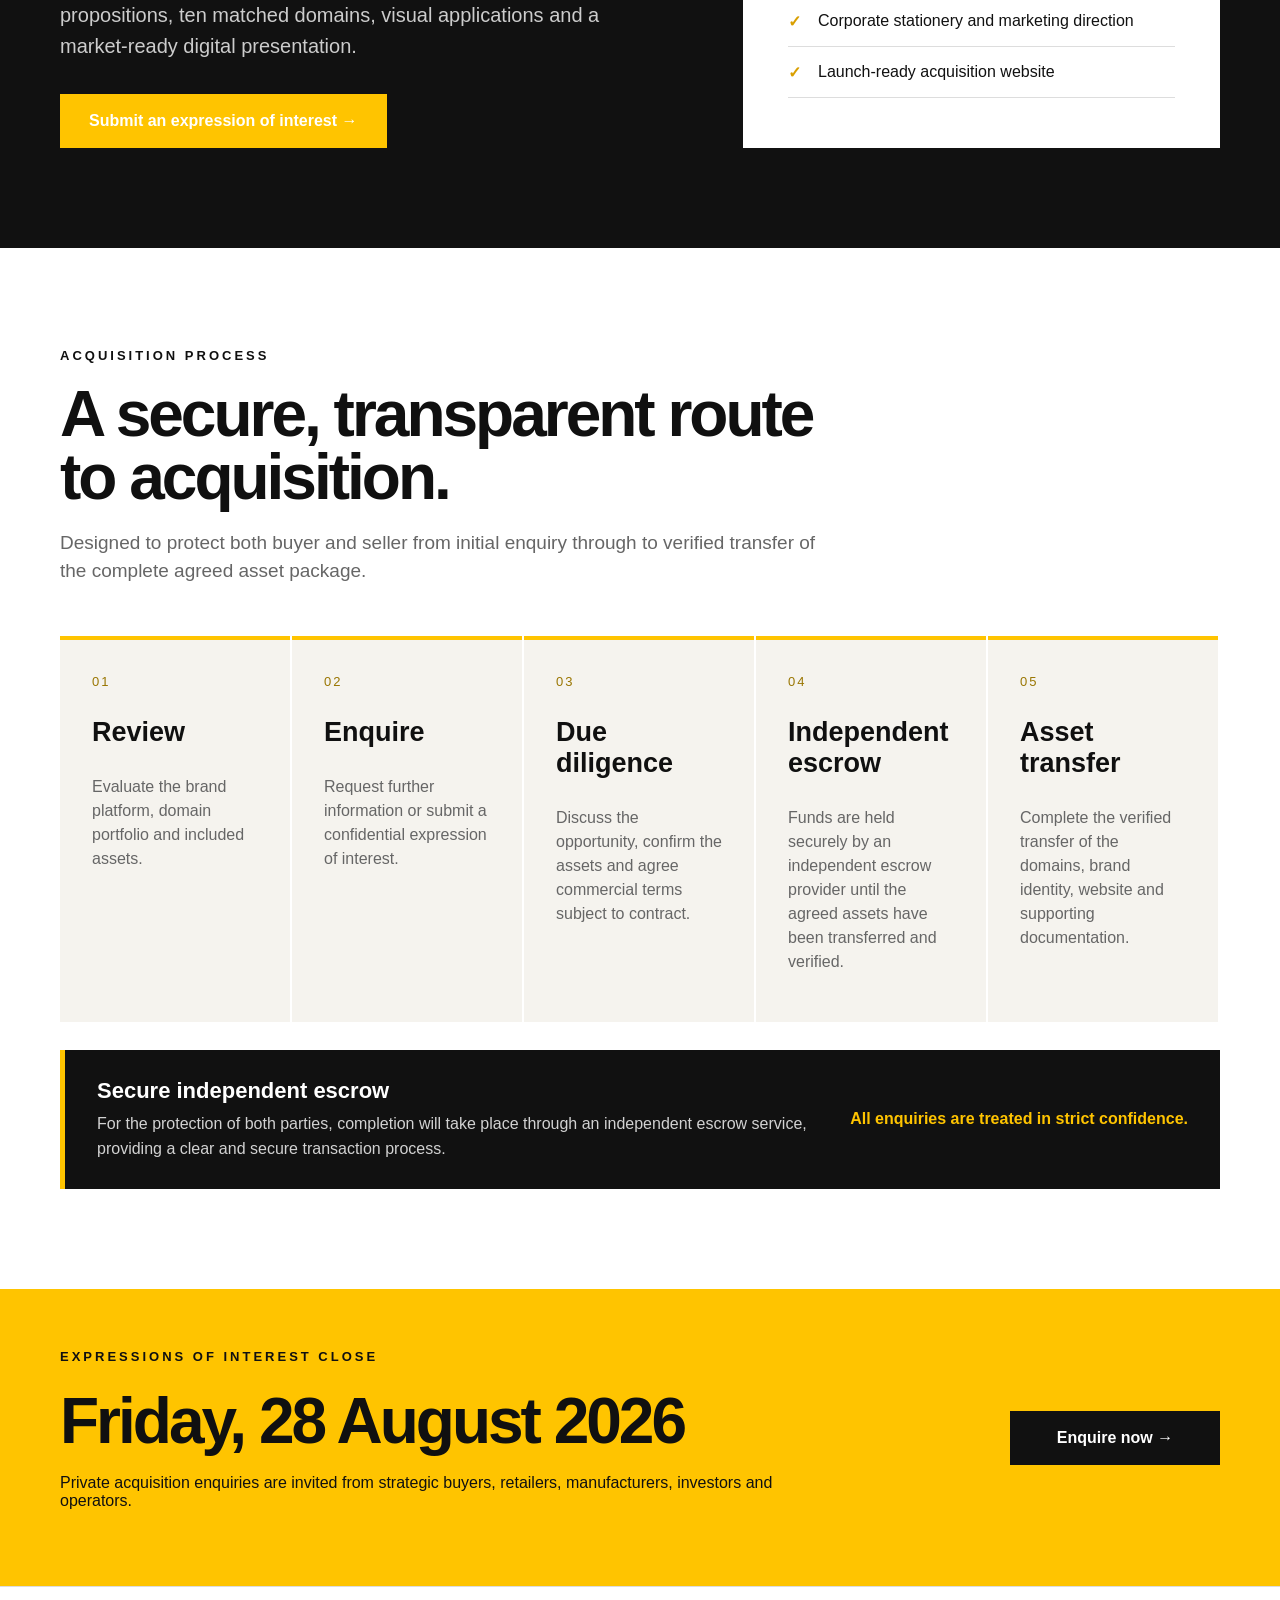
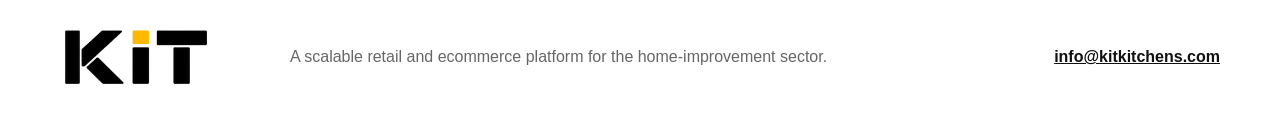
==== commit 9292a4f7: "Update lead paragraph for clarity on sectors" ====
--- a/index.html
+++ b/index.html
@@ -32,7 +32,7 @@
   <div class="hero-copy">
     <p class="eyebrow">One master brand. Five specialist markets.</p>
     <h1>Built for growth.<br>Designed for<br><em>every space.</em></h1>
-    <p class="lead">KIT is a scalable retail and ecommerce platform for the home-improvement sector—ready to launch independently or extend an established business into new categories and customer markets.</p>
+    <p class="lead">KIT is a scalable retail and ecommerce platform for the home-improvement and new build sectors, ready to launch independently or extend an established business into new categories and customer markets.</p>
     <div class="hero-actions"><a class="button button-primary" href="#opportunity">Explore the opportunity →</a><a class="button button-outline" href="#system">View brand system →</a></div>
   </div>
   <div class="hero-visual"><img src="assets/hero-brand-platform-v12.jpg?v=12" alt="KIT brand applications including vehicle, packaging and retail environment"></div>
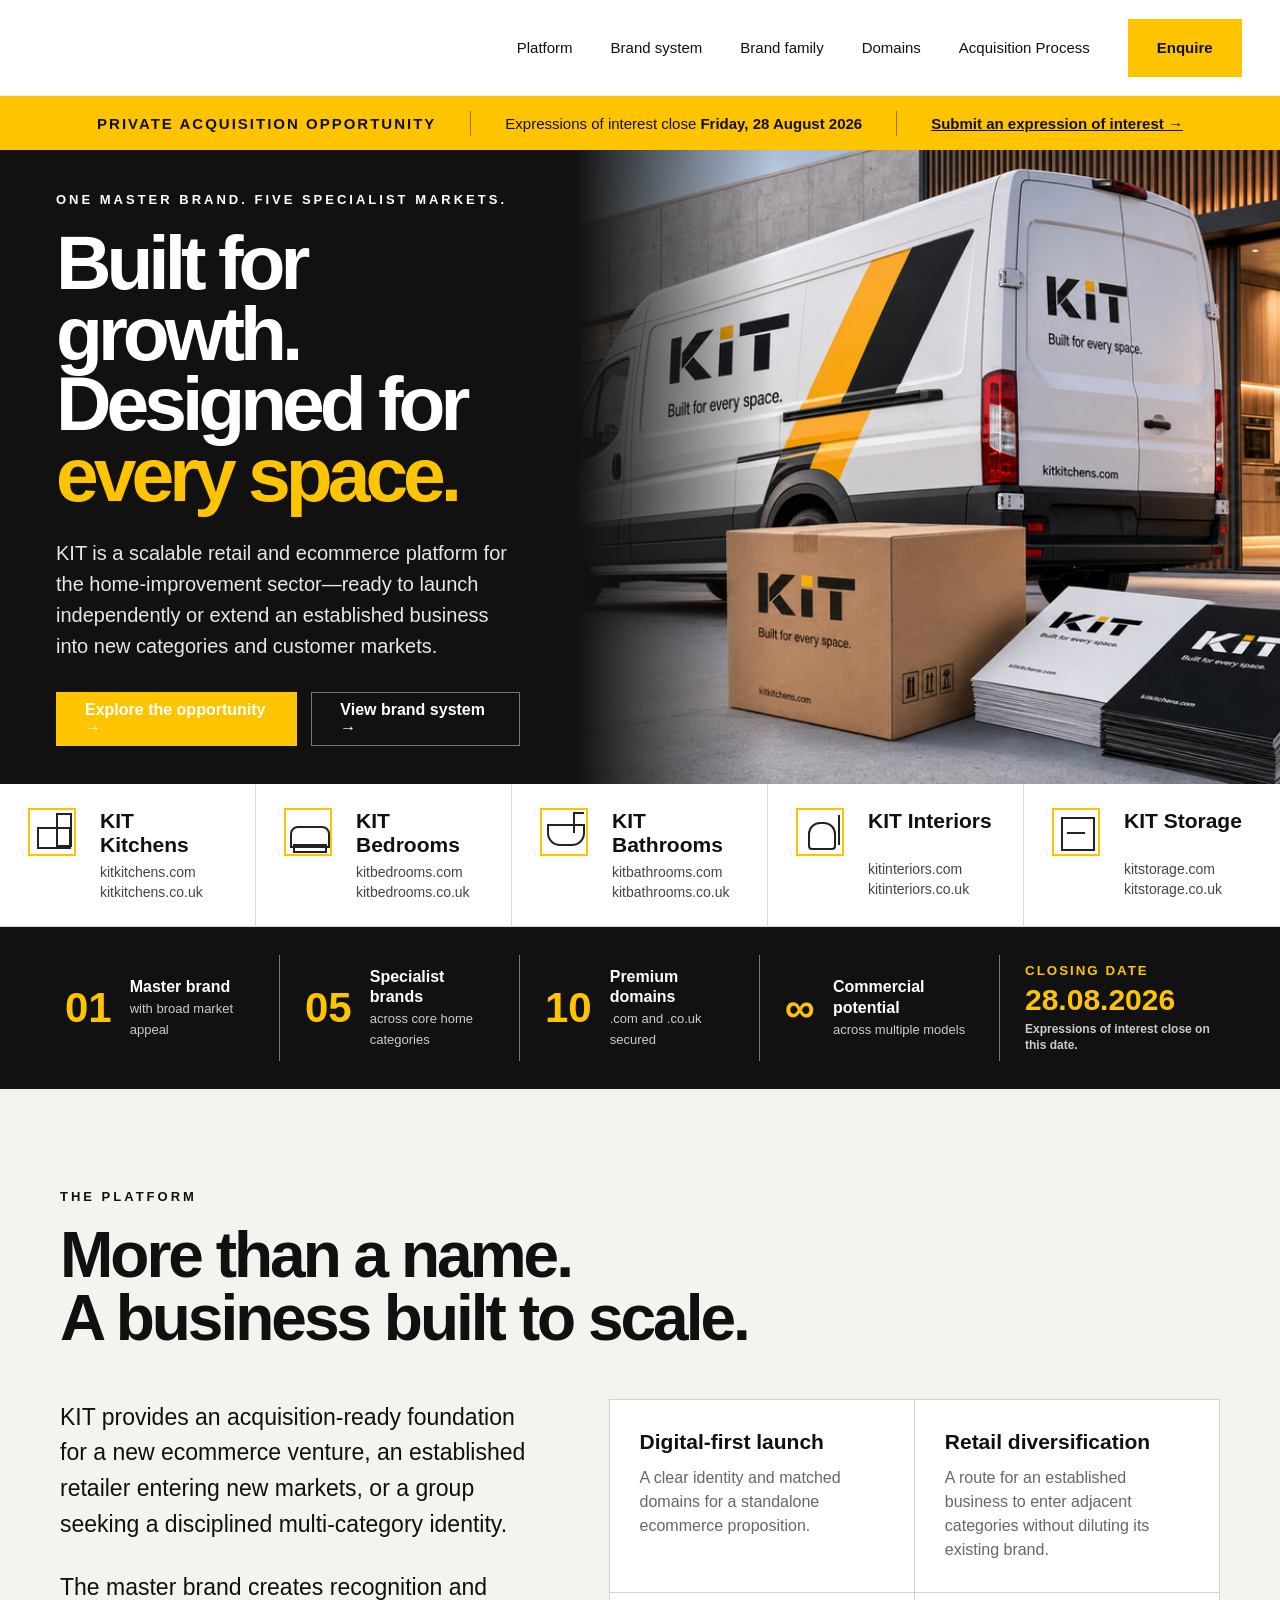
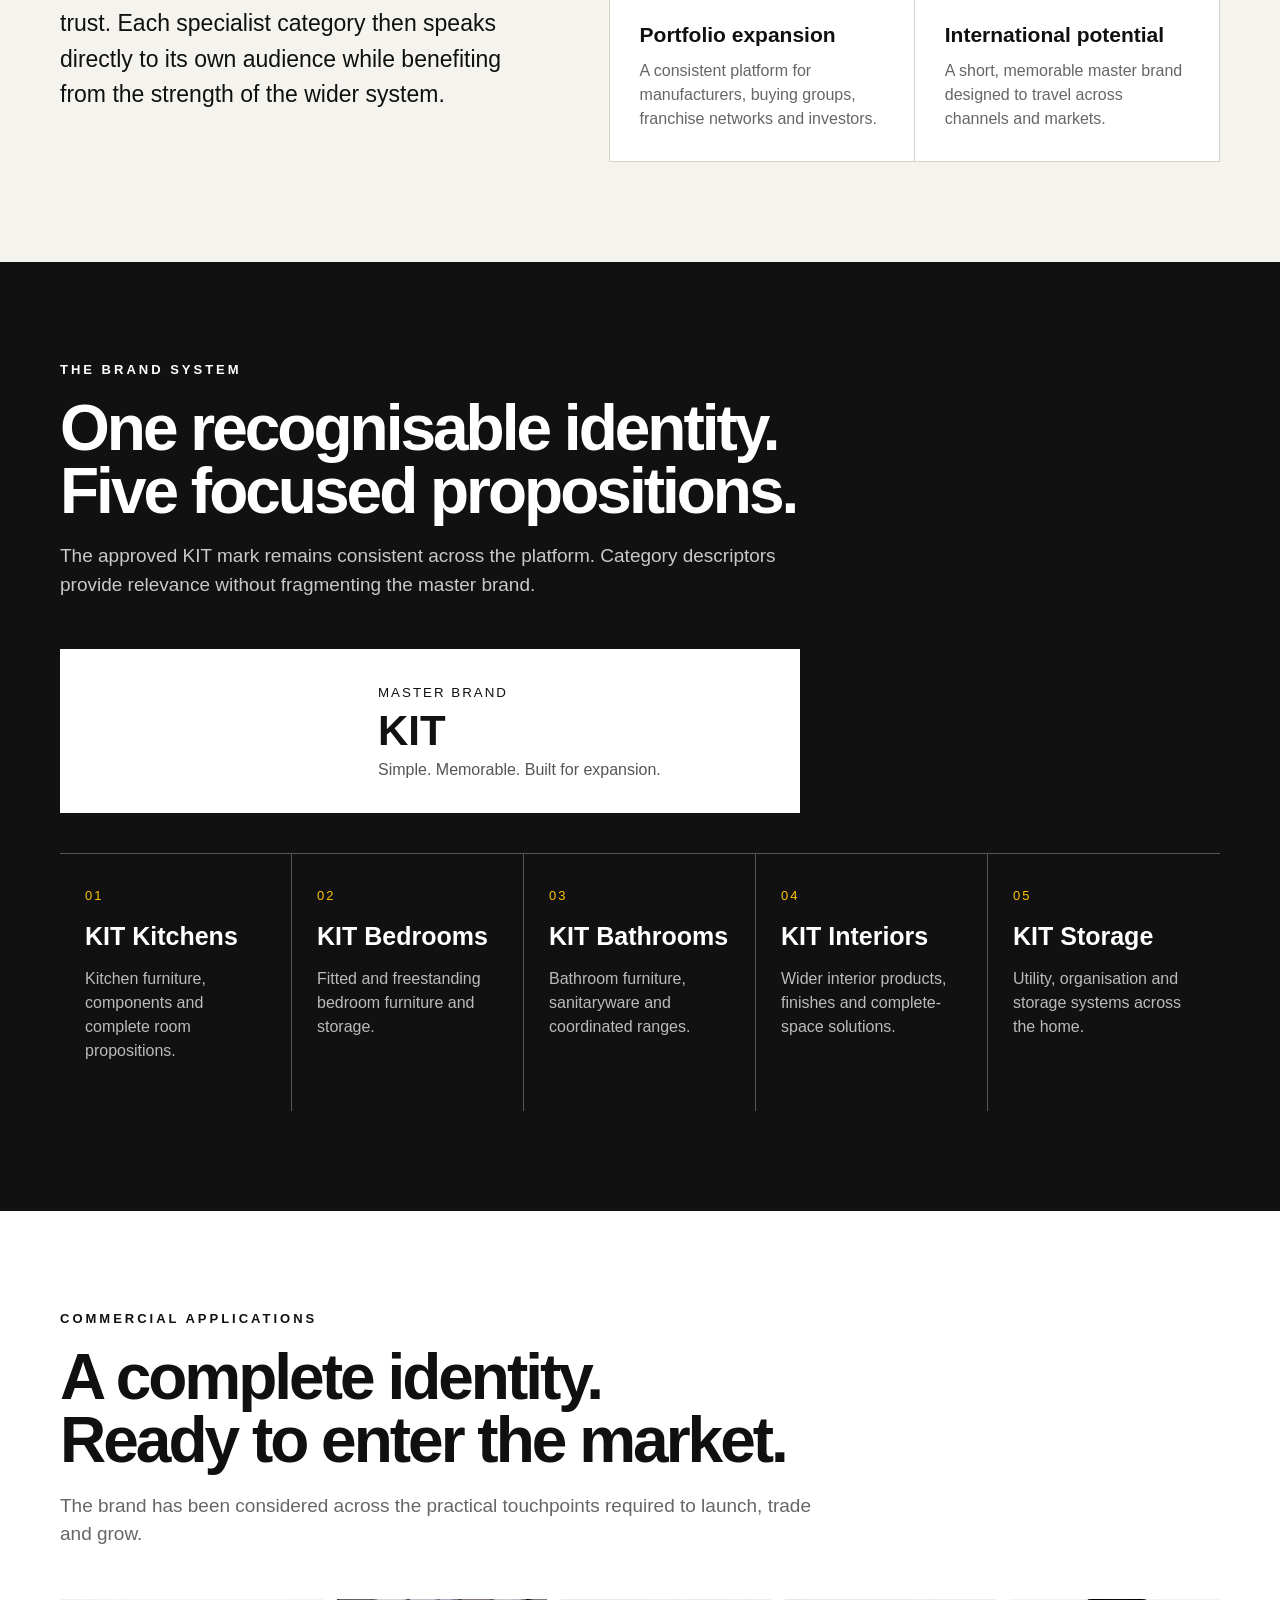
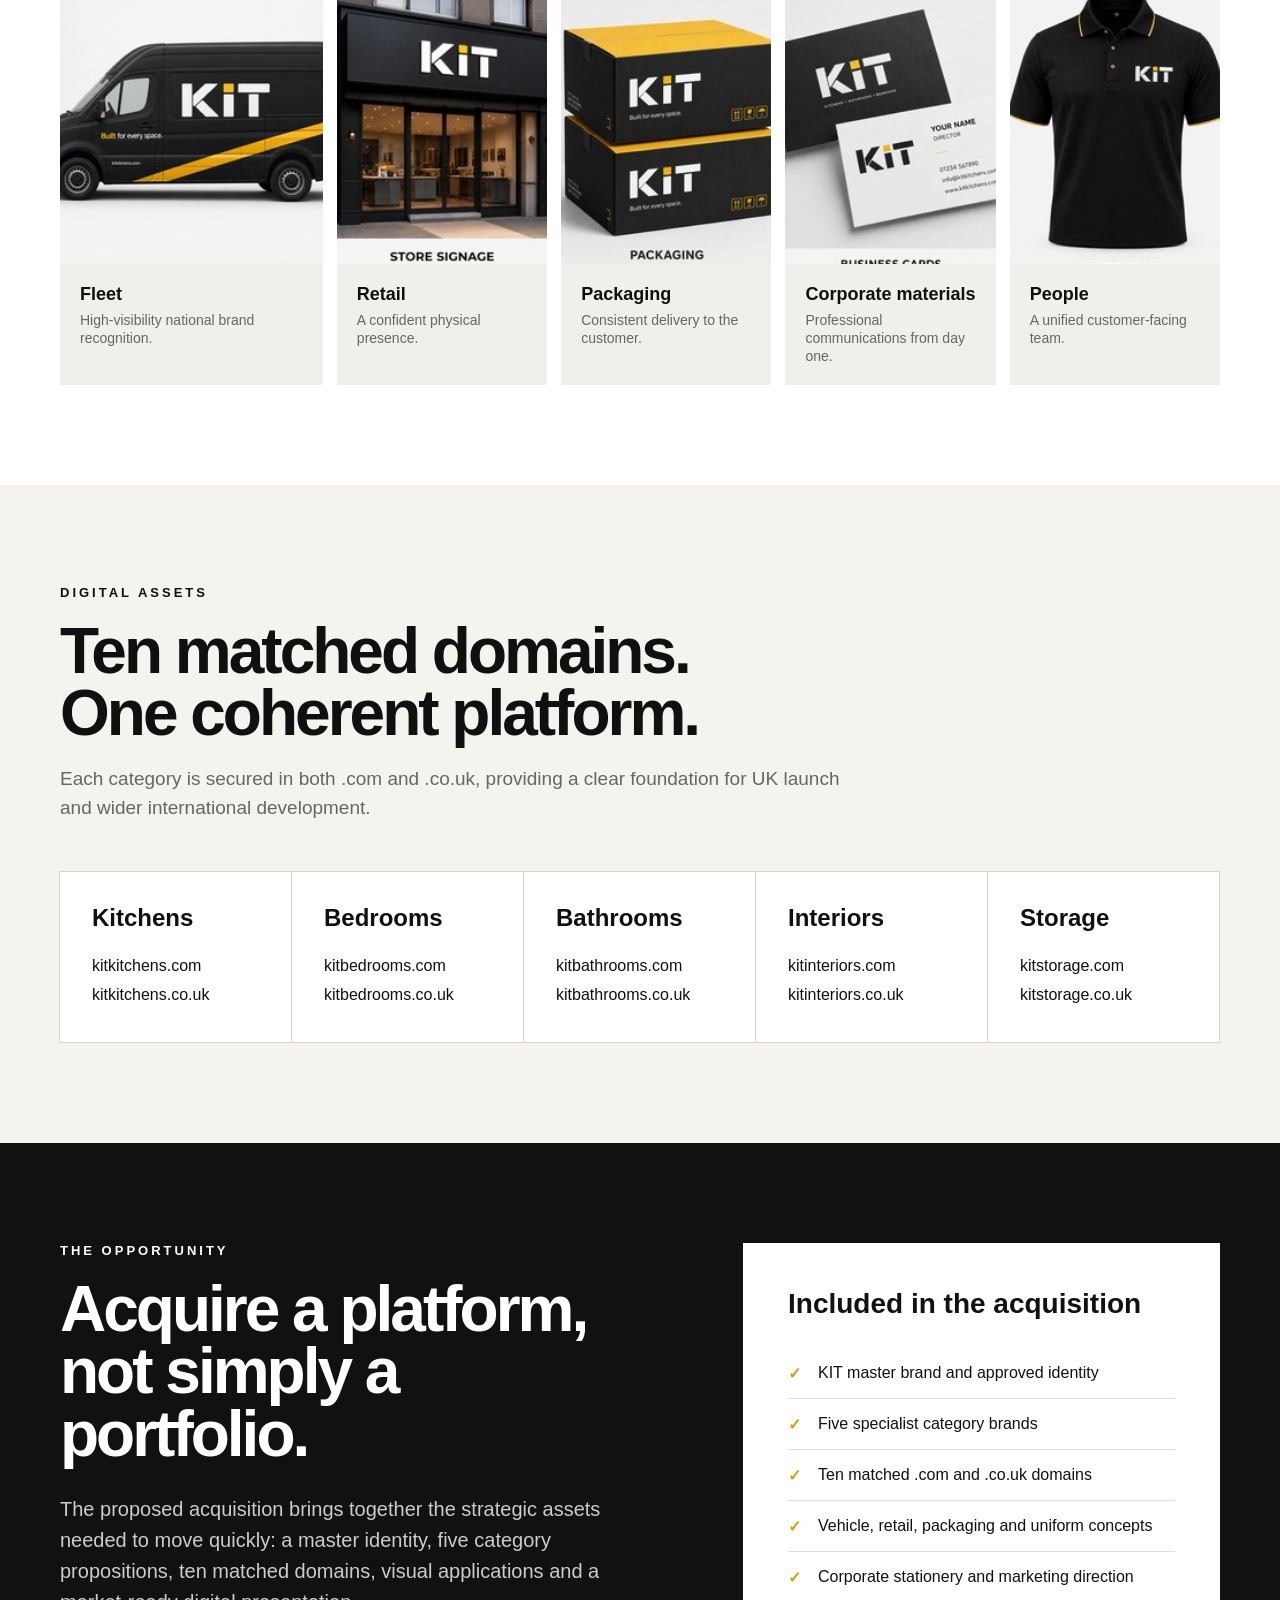
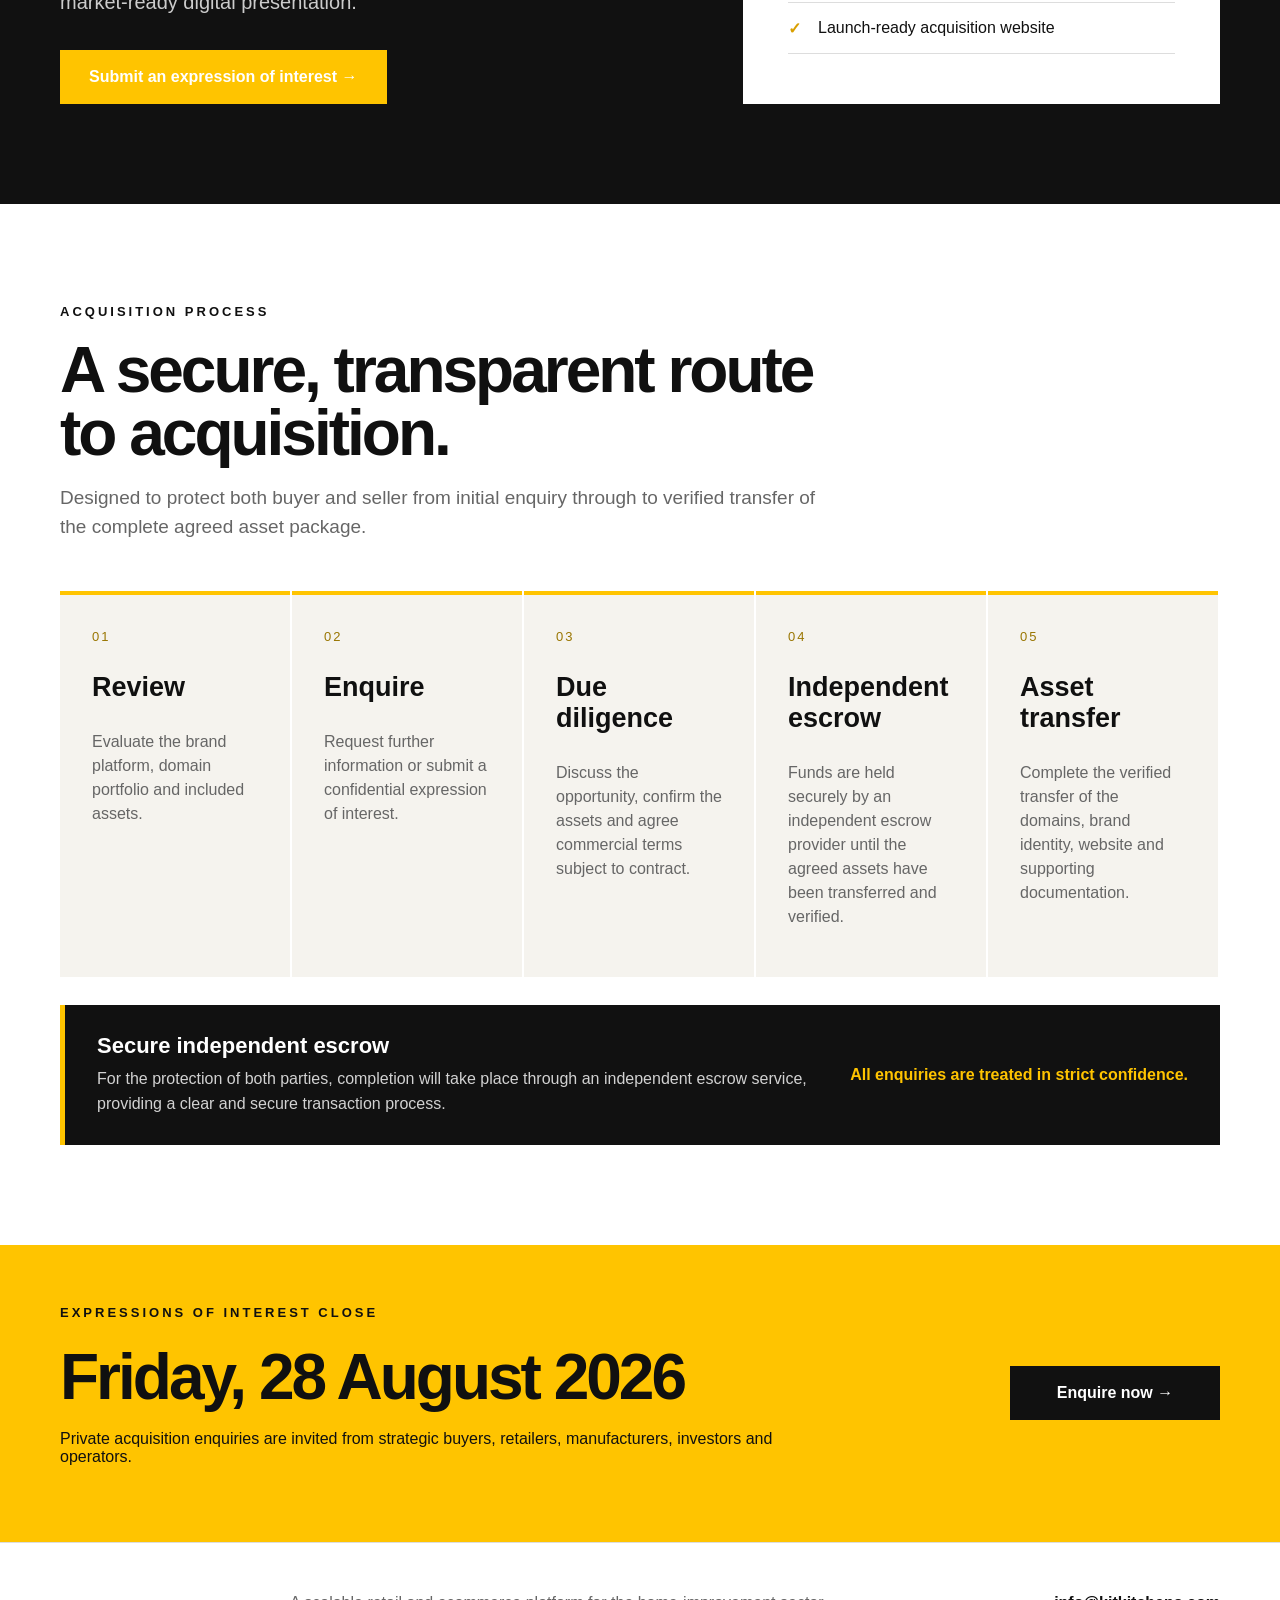
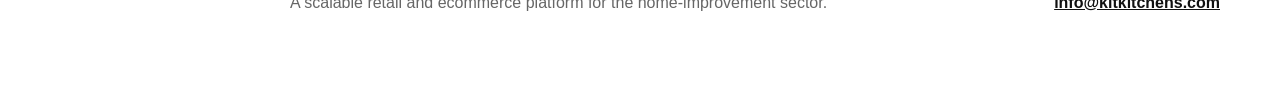
==== commit ddf201a4: "Add files via upload" ====
--- a/index.html
+++ b/index.html
@@ -6,7 +6,7 @@
   <meta name="description" content="KIT is a private acquisition opportunity comprising one master brand, five specialist category brands, ten matched .com and .co.uk domains and a complete launch-ready identity.">
   <title>KIT — Private Acquisition Opportunity</title>
   <link rel="icon" href="assets/kit-logo.png?v=4">
-  <link rel="stylesheet" href="styles.css">
+  <link rel="stylesheet" href="styles.css?v=13">
 </head>
 <body>
 <header class="site-header">
@@ -32,7 +32,7 @@
   <div class="hero-copy">
     <p class="eyebrow">One master brand. Five specialist markets.</p>
     <h1>Built for growth.<br>Designed for<br><em>every space.</em></h1>
-    <p class="lead">KIT is a scalable retail and ecommerce platform for the home-improvement and new build sectors, ready to launch independently or extend an established business into new categories and customer markets.</p>
+    <p class="lead">KIT is a scalable retail and ecommerce platform for the home-improvement sector—ready to launch independently or extend an established business into new categories and customer markets.</p>
     <div class="hero-actions"><a class="button button-primary" href="#opportunity">Explore the opportunity →</a><a class="button button-outline" href="#system">View brand system →</a></div>
   </div>
   <div class="hero-visual"><img src="assets/hero-brand-platform-v12.jpg?v=12" alt="KIT brand applications including vehicle, packaging and retail environment"></div>
@@ -77,11 +77,11 @@
 <section class="applications section">
   <div class="section-intro"><p class="eyebrow">Commercial applications</p><h2>A complete identity.<br>Ready to enter the market.</h2><p>The brand has been considered across the practical touchpoints required to launch, trade and grow.</p></div>
   <div class="application-grid">
-    <figure class="wide logo-asset vehicle-asset"><div class="asset-image"><img src="assets/vehicle.jpg" alt="KIT vehicle graphics"><span class="logo-patch asset-main dark"><img src="assets/kit-logo-reverse.png?v=5" alt=""></span></div><figcaption><b>Fleet</b><span>High-visibility national brand recognition.</span></figcaption></figure>
-    <figure class="logo-asset storefront-asset"><div class="asset-image"><img src="assets/storefront.jpg" alt="KIT retail storefront"><span class="logo-patch asset-main dark"><img src="assets/kit-logo-reverse.png?v=5" alt=""></span></div><figcaption><b>Retail</b><span>A confident physical presence.</span></figcaption></figure>
-    <figure class="logo-asset packaging-asset"><div class="asset-image"><img src="assets/packaging.jpg" alt="KIT packaging"><span class="logo-patch asset-top dark"><img src="assets/kit-logo-reverse.png?v=5" alt=""></span><span class="logo-patch asset-bottom dark"><img src="assets/kit-logo-reverse.png?v=5" alt=""></span></div><figcaption><b>Packaging</b><span>Consistent delivery to the customer.</span></figcaption></figure>
-    <figure class="logo-asset stationery-asset"><div class="asset-image"><img src="assets/stationery.jpg" alt="KIT stationery"><span class="logo-patch asset-dark-card dark"><img src="assets/kit-logo-reverse.png?v=5" alt=""></span><span class="logo-patch asset-light-card light"><img src="assets/kit-logo.png?v=5" alt=""></span></div><figcaption><b>Corporate materials</b><span>Professional communications from day one.</span></figcaption></figure>
-    <figure class="logo-asset uniform-asset"><div class="asset-image"><img src="assets/uniform.jpg" alt="KIT uniform"><span class="logo-patch asset-small dark"><img src="assets/kit-logo-reverse.png?v=5" alt=""></span><span class="logo-patch asset-large dark"><img src="assets/kit-logo-reverse.png?v=5" alt=""></span></div><figcaption><b>People</b><span>A unified customer-facing team.</span></figcaption></figure>
+    <figure class="wide"><div class="asset-image"><img src="assets/vehicle.jpg?v=13" alt="KIT vehicle graphics"></div><figcaption><b>Fleet</b><span>High-visibility national brand recognition.</span></figcaption></figure>
+    <figure><div class="asset-image"><img src="assets/storefront.jpg?v=13" alt="KIT retail storefront"></div><figcaption><b>Retail</b><span>A confident physical presence.</span></figcaption></figure>
+    <figure><div class="asset-image"><img src="assets/packaging.jpg?v=13" alt="KIT packaging"></div><figcaption><b>Packaging</b><span>Consistent delivery to the customer.</span></figcaption></figure>
+    <figure><div class="asset-image"><img src="assets/stationery.jpg?v=13" alt="KIT stationery"></div><figcaption><b>Corporate materials</b><span>Professional communications from day one.</span></figcaption></figure>
+    <figure><div class="asset-image"><img src="assets/uniform.jpg?v=13" alt="KIT uniform"></div><figcaption><b>People</b><span>A unified customer-facing team.</span></figcaption></figure>
   </div>
 </section>
 <section class="domains section" id="domains">
--- a/styles.css
+++ b/styles.css
@@ -20,23 +20,7 @@
   footer p{color:#bbb}
 }
 
-
-/* Locked master-logo correction overlays. These preserve the approved images and
-   replace only the inconsistent embedded marks with the exact locked artwork. */
-.logo-patch{position:absolute;display:flex;align-items:center;justify-content:center;z-index:3;overflow:hidden}
-.logo-patch img{width:88%;height:88%;object-fit:contain;display:block}
-.logo-patch.light{background:#f6f6f3}
-.logo-patch.dark{background:#171717}
-.logo-patch.kraft{background:#b47747}
-.hero-visual:after{z-index:1}.hero-visual>img{position:relative;z-index:0}
+/* Commercial application images now contain the approved logo artwork directly. */
 .asset-image{position:relative;height:265px;overflow:hidden}
 .asset-image>img{width:100%;height:100%;object-fit:cover;display:block}
-.vehicle-asset .asset-main{left:31%;top:18%;width:48%;height:31%}
-.storefront-asset .asset-main{left:29%;top:12%;width:44%;height:23%}
-.packaging-asset .asset-top{left:25%;top:16%;width:49%;height:24%}
-.packaging-asset .asset-bottom{left:23%;top:42%;width:52%;height:24%}
-.stationery-asset .asset-dark-card{left:8%;top:11%;width:45%;height:25%}
-.stationery-asset .asset-light-card{left:28%;top:33%;width:35%;height:21%}
-.uniform-asset .asset-small{left:40%;top:20%;width:28%;height:17%}
-.uniform-asset .asset-large{left:44%;top:36%;width:36%;height:22%}
 @media(max-width:760px){.asset-image{height:240px}}
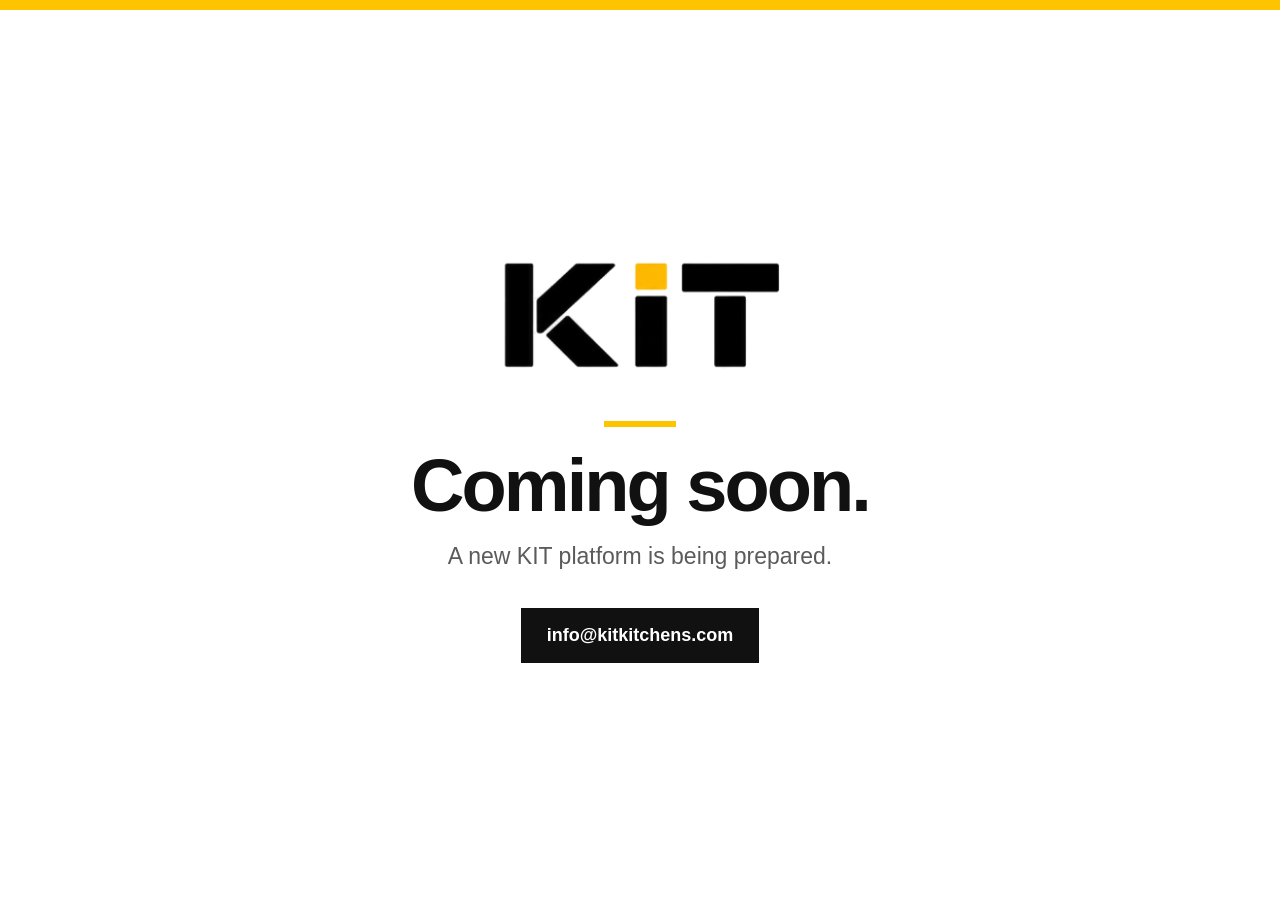
==== commit 28598013: "Add files via upload" ====
--- a/index.html
+++ b/index.html
@@ -1,113 +1,121 @@
-<!doctype html>
-<html lang="en-GB">
+<!DOCTYPE html>
+<html lang="en">
 <head>
-  <meta charset="utf-8">
-  <meta name="viewport" content="width=device-width,initial-scale=1">
-  <meta name="description" content="KIT is a private acquisition opportunity comprising one master brand, five specialist category brands, ten matched .com and .co.uk domains and a complete launch-ready identity.">
-  <title>KIT — Private Acquisition Opportunity</title>
-  <link rel="icon" href="assets/kit-logo.png?v=4">
-  <link rel="stylesheet" href="styles.css?v=13">
+  <meta charset="UTF-8">
+  <meta name="viewport" content="width=device-width, initial-scale=1.0">
+  <meta name="robots" content="noindex, nofollow">
+  <title>KIT — Coming Soon</title>
+  <style>
+    :root {
+      --yellow: #ffc400;
+      --black: #111111;
+      --grey: #5b5b5b;
+      --white: #ffffff;
+    }
+
+    * {
+      box-sizing: border-box;
+    }
+
+    html,
+    body {
+      width: 100%;
+      min-height: 100%;
+      margin: 0;
+    }
+
+    body {
+      min-height: 100vh;
+      display: flex;
+      align-items: center;
+      justify-content: center;
+      padding: 32px 20px;
+      background: var(--white);
+      color: var(--black);
+      font-family: Arial, Helvetica, sans-serif;
+      text-align: center;
+      border-top: 10px solid var(--yellow);
+    }
+
+    main {
+      width: 100%;
+      max-width: 680px;
+    }
+
+    .logo {
+      display: block;
+      width: min(290px, 72vw);
+      height: auto;
+      margin: 0 auto 46px;
+      user-select: none;
+      -webkit-user-drag: none;
+    }
+
+    .line {
+      width: 72px;
+      height: 6px;
+      margin: 0 auto 24px;
+      background: var(--yellow);
+    }
+
+    h1 {
+      margin: 0 0 18px;
+      font-size: clamp(42px, 8vw, 74px);
+      line-height: 0.95;
+      letter-spacing: -0.04em;
+    }
+
+    p {
+      margin: 0;
+      color: var(--grey);
+      font-size: clamp(18px, 3.2vw, 23px);
+      line-height: 1.5;
+    }
+
+    .email {
+      display: inline-block;
+      margin-top: 34px;
+      padding: 15px 24px;
+      background: var(--black);
+      color: var(--white);
+      font-size: 18px;
+      font-weight: 700;
+      text-decoration: none;
+      border: 2px solid var(--black);
+      transition: background 0.2s ease, color 0.2s ease;
+    }
+
+    .email:hover,
+    .email:focus-visible {
+      background: var(--yellow);
+      color: var(--black);
+      outline: none;
+    }
+
+    @media (max-width: 520px) {
+      body {
+        padding: 28px 18px;
+      }
+
+      .logo {
+        margin-bottom: 38px;
+      }
+
+      .email {
+        width: 100%;
+        max-width: 340px;
+        font-size: 17px;
+      }
+    }
+  </style>
 </head>
 <body>
-<header class="site-header">
-  <a class="brand" href="#top" aria-label="KIT home">
-    <picture>
-      <source media="(max-width: 760px)" srcset="assets/kit-logo-reverse.png?v=4">
-      <img src="assets/kit-logo.png?v=4" alt="KIT">
-    </picture>
-  </a>
-  <button class="menu-button" aria-expanded="false" aria-controls="main-nav">Menu</button>
-  <nav id="main-nav" class="main-nav" aria-label="Primary navigation">
-    <a href="#platform">Platform</a><a href="#system">Brand system</a><a href="#family">Brand family</a><a href="#domains">Domains</a><a href="#process">Acquisition Process</a>
-    <a class="button button-primary nav-cta" href="mailto:info@kitkitchens.com?subject=KIT%20Acquisition%20Enquiry">Enquire</a>
-  </nav>
-</header>
-<div class="announcement" role="region" aria-label="Closing date">
-  <strong>Private acquisition opportunity</strong><span></span>
-  <p>Expressions of interest close <b>Friday, 28 August 2026</b></p><span></span>
-  <a href="mailto:info@kitkitchens.com?subject=Expression%20of%20Interest%20%E2%80%94%20KIT">Submit an expression of interest →</a>
-</div>
-<main id="top">
-<section class="hero">
-  <div class="hero-copy">
-    <p class="eyebrow">One master brand. Five specialist markets.</p>
-    <h1>Built for growth.<br>Designed for<br><em>every space.</em></h1>
-    <p class="lead">KIT is a scalable retail and ecommerce platform for the home-improvement sector—ready to launch independently or extend an established business into new categories and customer markets.</p>
-    <div class="hero-actions"><a class="button button-primary" href="#opportunity">Explore the opportunity →</a><a class="button button-outline" href="#system">View brand system →</a></div>
-  </div>
-  <div class="hero-visual"><img src="assets/hero-brand-platform-v12.jpg?v=12" alt="KIT brand applications including vehicle, packaging and retail environment"></div>
-</section>
-<section class="category-ribbon" id="family" aria-label="KIT brand family">
-  <article><div class="line-icon kitchen"></div><h3>KIT Kitchens</h3><p>kitkitchens.com<br>kitkitchens.co.uk</p></article>
-  <article><div class="line-icon bedroom"></div><h3>KIT Bedrooms</h3><p>kitbedrooms.com<br>kitbedrooms.co.uk</p></article>
-  <article><div class="line-icon bathroom"></div><h3>KIT Bathrooms</h3><p>kitbathrooms.com<br>kitbathrooms.co.uk</p></article>
-  <article><div class="line-icon interiors"></div><h3>KIT Interiors</h3><p>kitinteriors.com<br>kitinteriors.co.uk</p></article>
-  <article><div class="line-icon storage"></div><h3>KIT Storage</h3><p>kitstorage.com<br>kitstorage.co.uk</p></article>
-</section>
-<section class="metrics" aria-label="Acquisition summary">
-  <article><strong>01</strong><p>Master brand<br><span>with broad market appeal</span></p></article>
-  <article><strong>05</strong><p>Specialist brands<br><span>across core home categories</span></p></article>
-  <article><strong>10</strong><p>Premium domains<br><span>.com and .co.uk secured</span></p></article>
-  <article><strong>∞</strong><p>Commercial potential<br><span>across multiple models</span></p></article>
-  <article class="metric-date"><small>Closing date</small><strong>28.08.2026</strong><p>Expressions of interest close on this date.</p></article>
-</section>
-<section class="platform section" id="platform">
-  <div class="section-intro"><p class="eyebrow">The platform</p><h2>More than a name.<br>A business built to scale.</h2></div>
-  <div class="platform-grid">
-    <div class="platform-copy"><p>KIT provides an acquisition-ready foundation for a new ecommerce venture, an established retailer entering new markets, or a group seeking a disciplined multi-category identity.</p><p>The master brand creates recognition and trust. Each specialist category then speaks directly to its own audience while benefiting from the strength of the wider system.</p></div>
-    <div class="use-cases">
-      <article><b>Digital-first launch</b><span>A clear identity and matched domains for a standalone ecommerce proposition.</span></article>
-      <article><b>Retail diversification</b><span>A route for an established business to enter adjacent categories without diluting its existing brand.</span></article>
-      <article><b>Portfolio expansion</b><span>A consistent platform for manufacturers, buying groups, franchise networks and investors.</span></article>
-      <article><b>International potential</b><span>A short, memorable master brand designed to travel across channels and markets.</span></article>
-    </div>
-  </div>
-</section>
-<section class="brand-system section-dark" id="system">
-  <div class="section-intro light"><p class="eyebrow">The brand system</p><h2>One recognisable identity.<br>Five focused propositions.</h2><p>The approved KIT mark remains consistent across the platform. Category descriptors provide relevance without fragmenting the master brand.</p></div>
-  <div class="master-lockup"><picture><source media="(max-width: 760px)" srcset="assets/kit-logo-reverse.png?v=4"><img src="assets/kit-logo.png?v=4" alt="KIT master logo"></picture><div><small>Master brand</small><h3>KIT</h3><p>Simple. Memorable. Built for expansion.</p></div></div>
-  <div class="family-grid">
-    <article><span>01</span><h3>KIT Kitchens</h3><p>Kitchen furniture, components and complete room propositions.</p></article>
-    <article><span>02</span><h3>KIT Bedrooms</h3><p>Fitted and freestanding bedroom furniture and storage.</p></article>
-    <article><span>03</span><h3>KIT Bathrooms</h3><p>Bathroom furniture, sanitaryware and coordinated ranges.</p></article>
-    <article><span>04</span><h3>KIT Interiors</h3><p>Wider interior products, finishes and complete-space solutions.</p></article>
-    <article><span>05</span><h3>KIT Storage</h3><p>Utility, organisation and storage systems across the home.</p></article>
-  </div>
-</section>
-<section class="applications section">
-  <div class="section-intro"><p class="eyebrow">Commercial applications</p><h2>A complete identity.<br>Ready to enter the market.</h2><p>The brand has been considered across the practical touchpoints required to launch, trade and grow.</p></div>
-  <div class="application-grid">
-    <figure class="wide"><div class="asset-image"><img src="assets/vehicle.jpg?v=13" alt="KIT vehicle graphics"></div><figcaption><b>Fleet</b><span>High-visibility national brand recognition.</span></figcaption></figure>
-    <figure><div class="asset-image"><img src="assets/storefront.jpg?v=13" alt="KIT retail storefront"></div><figcaption><b>Retail</b><span>A confident physical presence.</span></figcaption></figure>
-    <figure><div class="asset-image"><img src="assets/packaging.jpg?v=13" alt="KIT packaging"></div><figcaption><b>Packaging</b><span>Consistent delivery to the customer.</span></figcaption></figure>
-    <figure><div class="asset-image"><img src="assets/stationery.jpg?v=13" alt="KIT stationery"></div><figcaption><b>Corporate materials</b><span>Professional communications from day one.</span></figcaption></figure>
-    <figure><div class="asset-image"><img src="assets/uniform.jpg?v=13" alt="KIT uniform"></div><figcaption><b>People</b><span>A unified customer-facing team.</span></figcaption></figure>
-  </div>
-</section>
-<section class="domains section" id="domains">
-  <div class="section-intro"><p class="eyebrow">Digital assets</p><h2>Ten matched domains.<br>One coherent platform.</h2><p>Each category is secured in both .com and .co.uk, providing a clear foundation for UK launch and wider international development.</p></div>
-  <div class="domain-grid">
-    <article><h3>Kitchens</h3><a href="https://kitkitchens.com">kitkitchens.com</a><span>kitkitchens.co.uk</span></article>
-    <article><h3>Bedrooms</h3><span>kitbedrooms.com</span><span>kitbedrooms.co.uk</span></article>
-    <article><h3>Bathrooms</h3><span>kitbathrooms.com</span><span>kitbathrooms.co.uk</span></article>
-    <article><h3>Interiors</h3><span>kitinteriors.com</span><span>kitinteriors.co.uk</span></article>
-    <article><h3>Storage</h3><span>kitstorage.com</span><span>kitstorage.co.uk</span></article>
-  </div>
-</section>
-<section class="opportunity section-dark" id="opportunity">
-  <div class="opportunity-copy"><p class="eyebrow">The opportunity</p><h2>Acquire a platform,<br>not simply a portfolio.</h2><p>The proposed acquisition brings together the strategic assets needed to move quickly: a master identity, five category propositions, ten matched domains, visual applications and a market-ready digital presentation.</p><a class="button button-primary" href="mailto:info@kitkitchens.com?subject=KIT%20Acquisition%20%E2%80%94%20Expression%20of%20Interest">Submit an expression of interest →</a></div>
-  <div class="included"><h3>Included in the acquisition</h3><ul><li>KIT master brand and approved identity</li><li>Five specialist category brands</li><li>Ten matched .com and .co.uk domains</li><li>Vehicle, retail, packaging and uniform concepts</li><li>Corporate stationery and marketing direction</li><li>Launch-ready acquisition website</li></ul></div>
-</section>
-<section class="process section" id="process">
-  <div class="section-intro"><p class="eyebrow">Acquisition process</p><h2>A secure, transparent route to acquisition.</h2><p>Designed to protect both buyer and seller from initial enquiry through to verified transfer of the complete agreed asset package.</p></div>
-  <ol class="process-grid process-grid-five"><li><span>01</span><h3>Review</h3><p>Evaluate the brand platform, domain portfolio and included assets.</p></li><li><span>02</span><h3>Enquire</h3><p>Request further information or submit a confidential expression of interest.</p></li><li><span>03</span><h3>Due diligence</h3><p>Discuss the opportunity, confirm the assets and agree commercial terms subject to contract.</p></li><li><span>04</span><h3>Independent escrow</h3><p>Funds are held securely by an independent escrow provider until the agreed assets have been transferred and verified.</p></li><li><span>05</span><h3>Asset transfer</h3><p>Complete the verified transfer of the domains, brand identity, website and supporting documentation.</p></li></ol>
-  <div class="escrow-assurance"><div><strong>Secure independent escrow</strong><p>For the protection of both parties, completion will take place through an independent escrow service, providing a clear and secure transaction process.</p></div><p class="confidentiality">All enquiries are treated in strict confidence.</p></div>
-</section>
-<section class="closing">
-  <div><p class="eyebrow">Expressions of interest close</p><h2>Friday, 28 August 2026</h2><p>Private acquisition enquiries are invited from strategic buyers, retailers, manufacturers, investors and operators.</p></div>
-  <a class="button button-dark" href="mailto:info@kitkitchens.com?subject=KIT%20Acquisition%20Enquiry">Enquire now →</a>
-</section>
-</main>
-<footer><picture><source media="(max-width: 760px)" srcset="assets/kit-logo-reverse.png?v=4"><img src="assets/kit-logo.png?v=4" alt="KIT"></picture><p>A scalable retail and ecommerce platform for the home-improvement sector.</p><a href="mailto:info@kitkitchens.com">info@kitkitchens.com</a></footer>
-<script src="script.js"></script>
-</body></html>
+  <main>
+    <img class="logo" src="assets/kit-logo.png" alt="KIT">
+    <div class="line" aria-hidden="true"></div>
+    <h1>Coming soon.</h1>
+    <p>A new KIT platform is being prepared.</p>
+    <a class="email" href="mailto:info@kitkitchens.com">info@kitkitchens.com</a>
+  </main>
+</body>
+</html>
